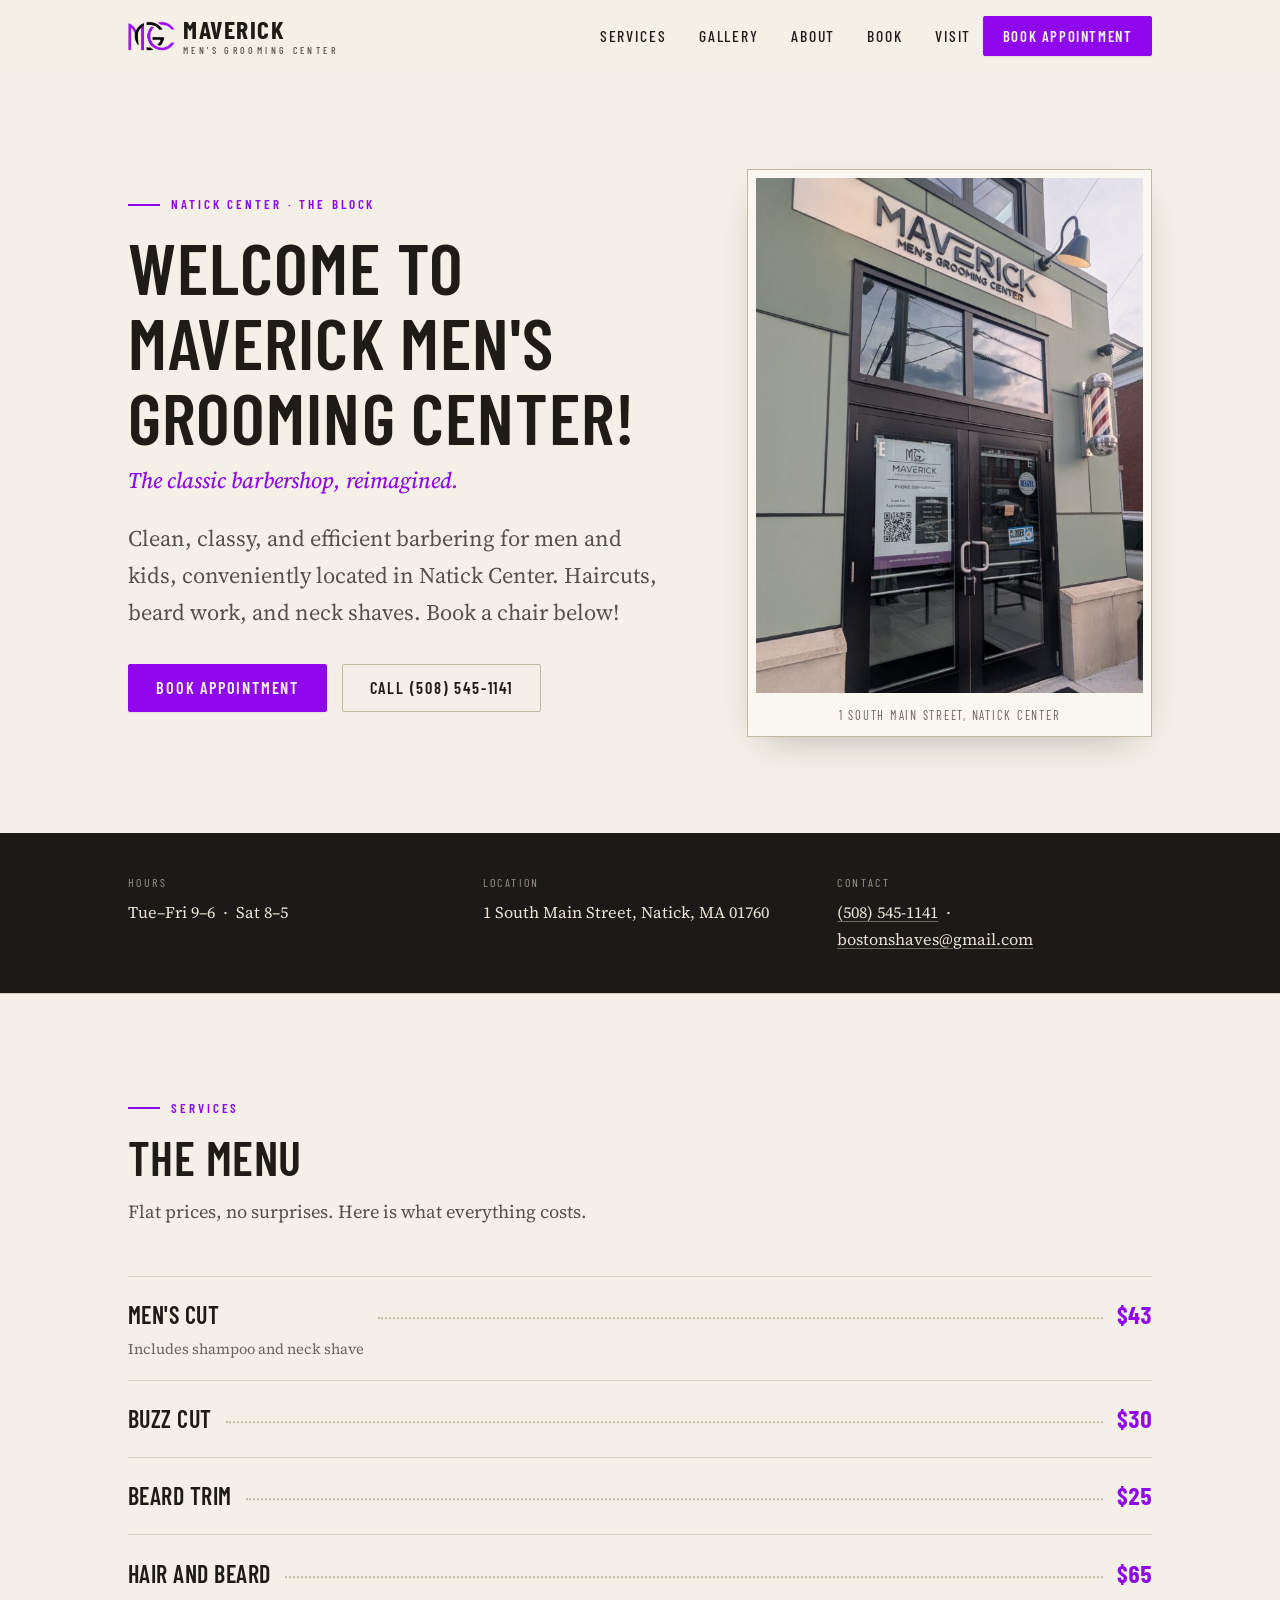
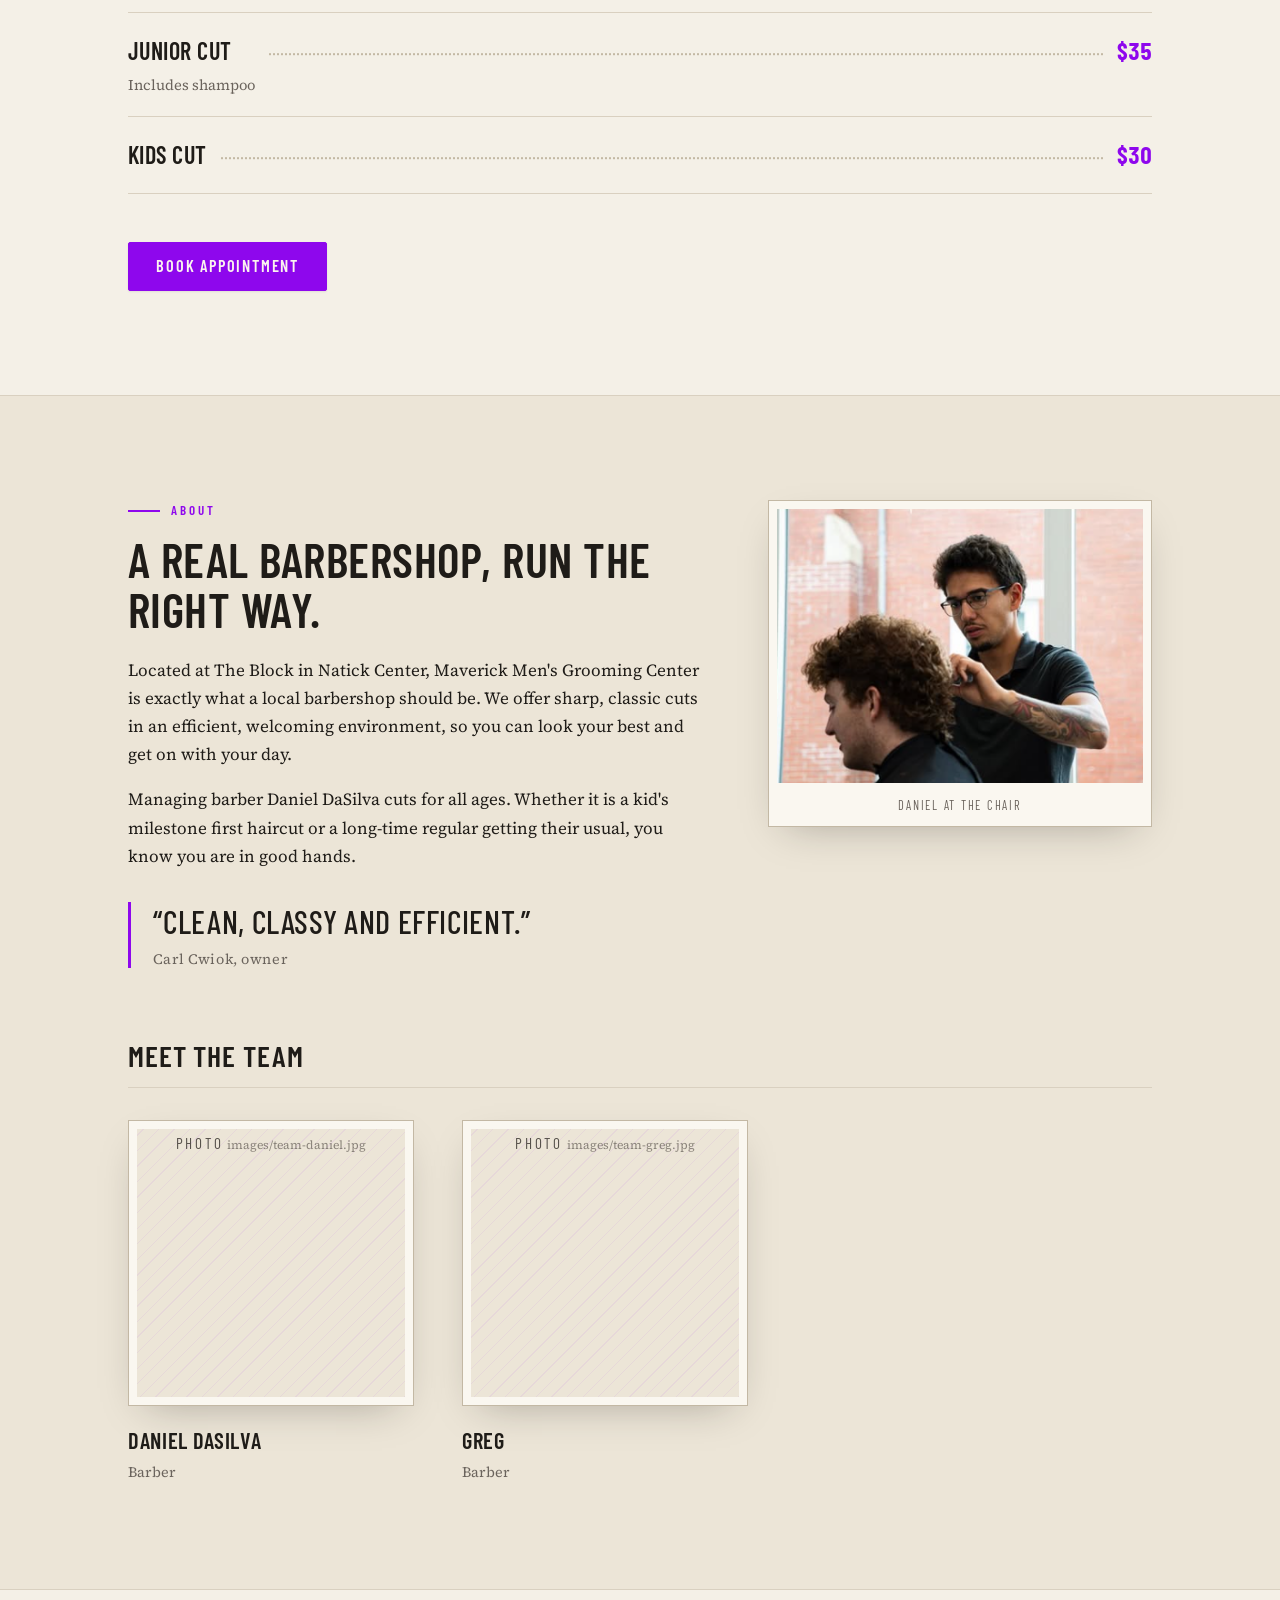
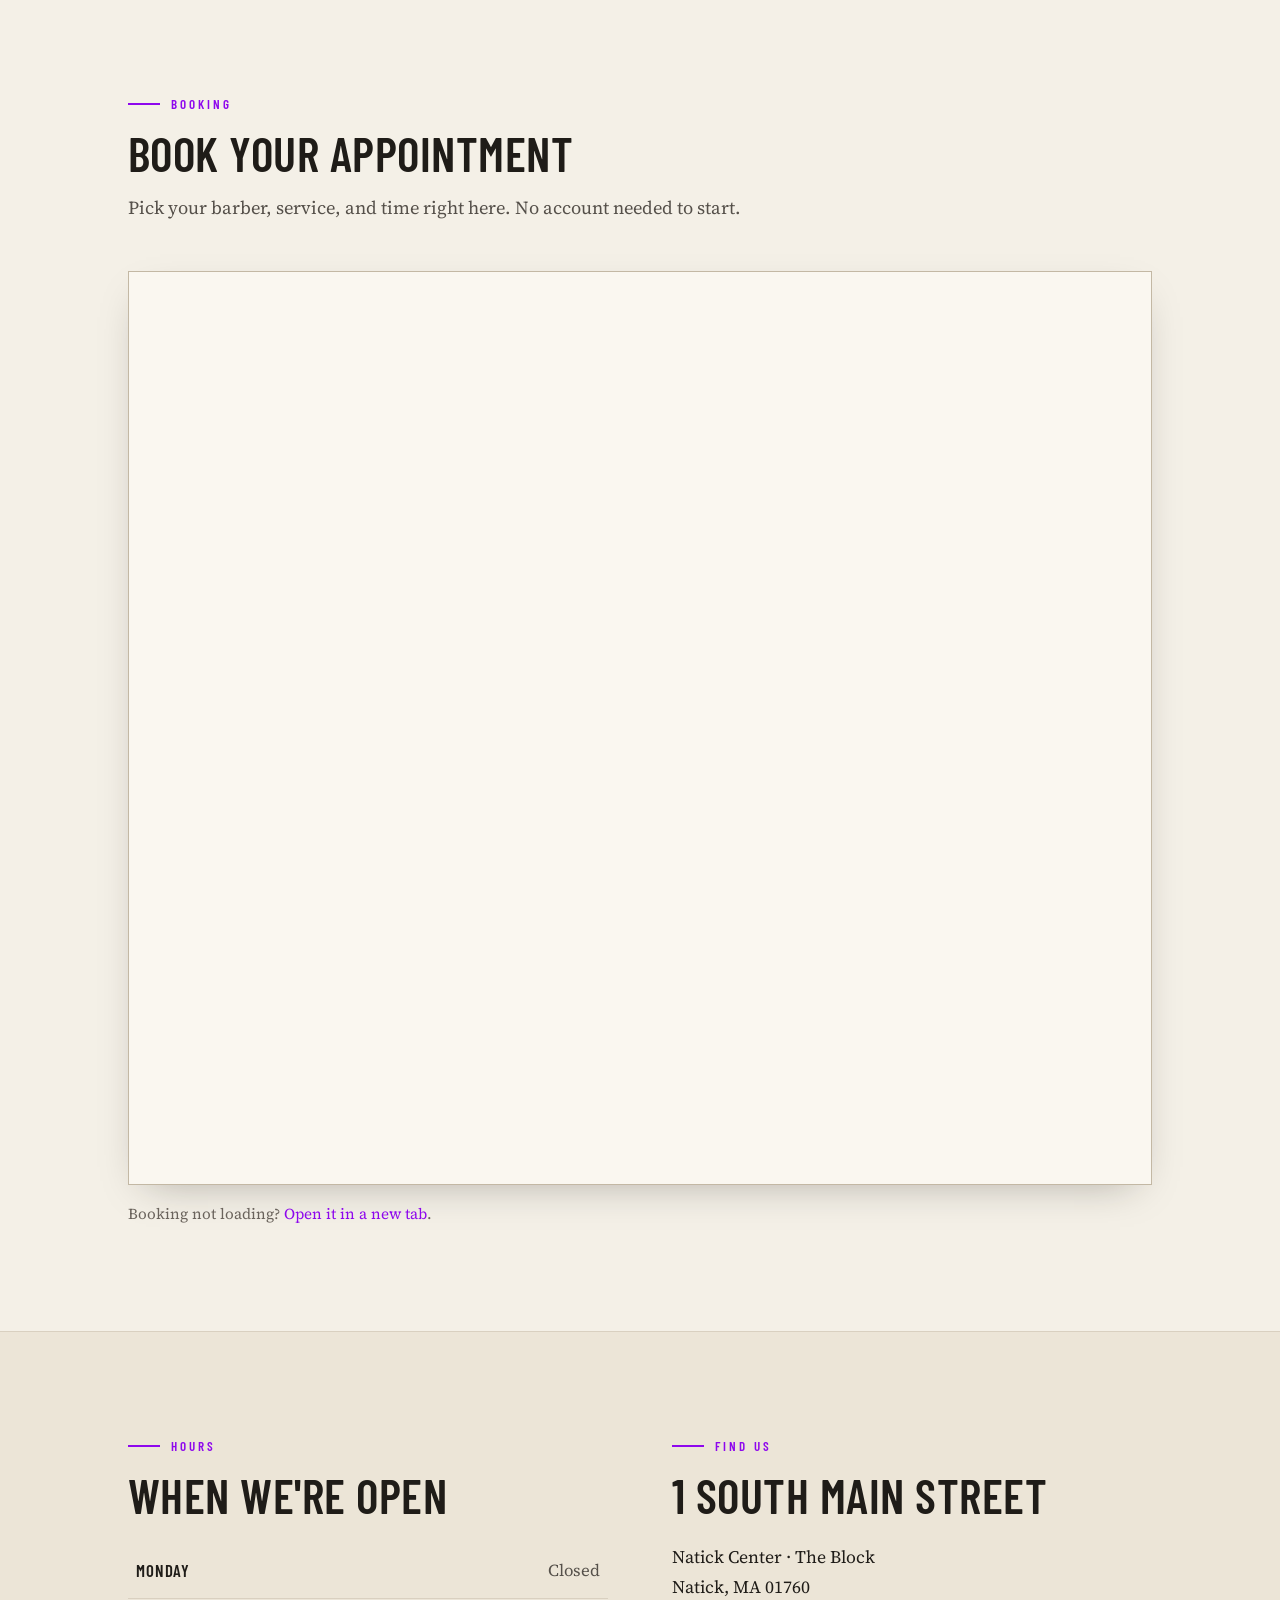
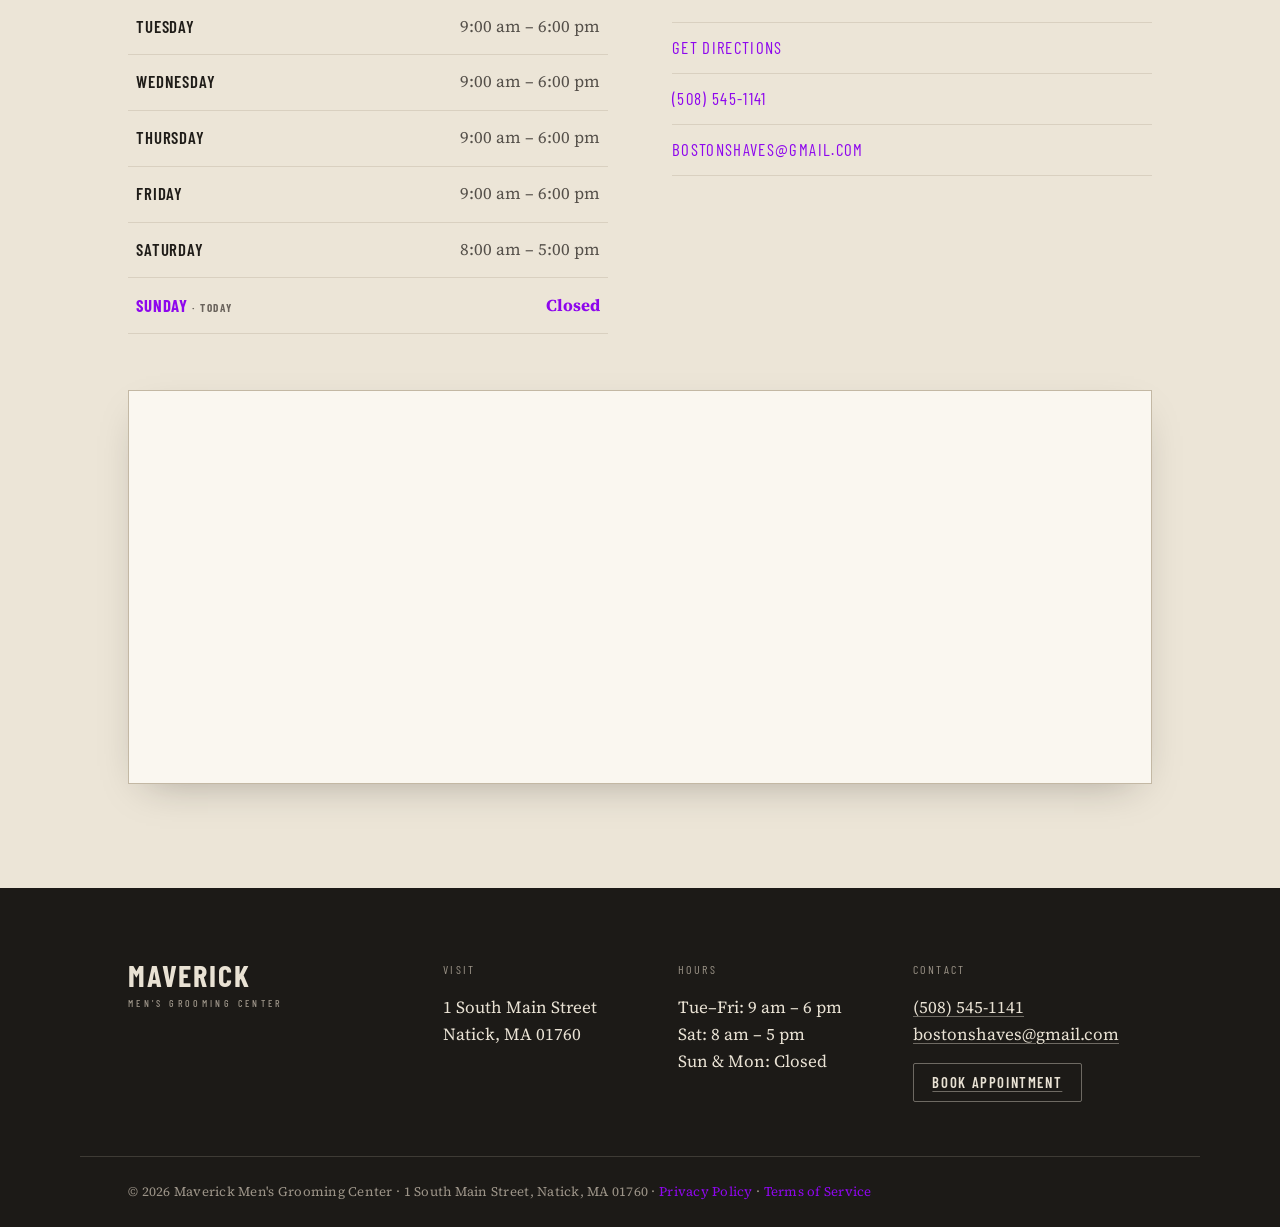
==== index.html @ 5139f9b1 "Add the "classic barbershop, reimagined" motto to the hero Real tagline from the client's business c" ====
<!DOCTYPE html>
<html lang="en">
<head>
<meta charset="UTF-8" />
<meta name="viewport" content="width=device-width, initial-scale=1" />

<title>Maverick Men's Grooming Center | Barbershop in Natick Center</title>
<meta name="description" content="Maverick Men's Grooming Center, a classic barbershop at 1 South Main Street in Natick Center, MA. Haircuts, beard trims, and neck shaves for men and kids. Book online." />
<meta name="theme-color" content="#1c1a17" />
<link rel="canonical" href="https://maverickmgc.com/" />

<!-- Open Graph / social share. For best results add a 1200x630 images/og-image.jpg later and point og:image at it. -->
<meta property="og:type" content="business.business" />
<meta property="og:title" content="Maverick Men's Grooming Center, Natick Center" />
<meta property="og:description" content="A classic barbershop in Natick Center. Clean, classy, efficient. Book online." />
<meta property="og:image" content="images/storefront.jpg" />
<meta property="og:locale" content="en_US" />
<meta property="og:url" content="https://maverickmgc.com/" />

<link rel="icon" href="favicon.ico" sizes="any" />
<link rel="icon" type="image/png" sizes="32x32" href="images/icons/favicon-32.png" />
<link rel="icon" type="image/png" sizes="16x16" href="images/icons/favicon-16.png" />
<link rel="apple-touch-icon" href="images/icons/apple-touch-icon.png" />
<link rel="manifest" href="site.webmanifest" />

<!-- Fonts: one condensed display face + one serif text face. -->
<link rel="preconnect" href="https://fonts.googleapis.com" />
<link rel="preconnect" href="https://fonts.gstatic.com" crossorigin />
<link href="https://fonts.googleapis.com/css2?family=Barlow+Condensed:wght@500;600;700&family=Source+Serif+4:opsz,wght@8..60,400;8..60,500;8..60,600&display=swap" rel="stylesheet" />

<link rel="stylesheet" href="css/styles.css" />

<!-- Local business structured data for search engines. Verify the geo coordinates in Google Maps and adjust if needed. -->
<script type="application/ld+json">
{
  "@context": "https://schema.org",
  "@type": "BarberShop",
  "name": "Maverick Men's Grooming Center",
  "image": "images/storefront.jpg",
  "url": "https://maverickmgc.com/",
  "telephone": "+1-508-545-1141",
  "email": "bostonshaves@gmail.com",
  "priceRange": "$$",
  "address": {
    "@type": "PostalAddress",
    "streetAddress": "1 South Main Street",
    "addressLocality": "Natick",
    "addressRegion": "MA",
    "postalCode": "01760",
    "addressCountry": "US"
  },
  "geo": {
    "@type": "GeoCoordinates",
    "latitude": 42.28347,
    "longitude": -71.34952
  },
  "openingHoursSpecification": [
    { "@type": "OpeningHoursSpecification", "dayOfWeek": ["Tuesday", "Wednesday", "Thursday", "Friday"], "opens": "09:00", "closes": "18:00" },
    { "@type": "OpeningHoursSpecification", "dayOfWeek": "Saturday", "opens": "08:00", "closes": "17:00" }
  ],
  "potentialAction": {
    "@type": "ReserveAction",
    "target": {
      "@type": "EntryPoint",
      "urlTemplate": "https://book.daysmart.com/booking/service?DSID=DC-2291947",
      "inLanguage": "en-US",
      "actionPlatform": [
        "http://schema.org/DesktopWebPlatform",
        "http://schema.org/MobileWebPlatform"
      ]
    },
    "result": { "@type": "Reservation", "name": "Book an appointment" }
  },
  "hasOfferCatalog": {
    "@type": "OfferCatalog",
    "name": "Services",
    "itemListElement": [
      { "@type": "Offer", "itemOffered": { "@type": "Service", "name": "Men's Cut" }, "price": "43.00", "priceCurrency": "USD" },
      { "@type": "Offer", "itemOffered": { "@type": "Service", "name": "Buzz Cut" }, "price": "30.00", "priceCurrency": "USD" },
      { "@type": "Offer", "itemOffered": { "@type": "Service", "name": "Beard Trim" }, "price": "25.00", "priceCurrency": "USD" },
      { "@type": "Offer", "itemOffered": { "@type": "Service", "name": "Hair and Beard" }, "price": "65.00", "priceCurrency": "USD" },
      { "@type": "Offer", "itemOffered": { "@type": "Service", "name": "Junior Cut" }, "price": "35.00", "priceCurrency": "USD" },
      { "@type": "Offer", "itemOffered": { "@type": "Service", "name": "Kids Cut" }, "price": "30.00", "priceCurrency": "USD" }
    ]
  }
}
</script>
</head>

<body id="top">

<a class="skip-link" href="#main">Skip to content</a>

<!-- ============================ HEADER ============================ -->
<header class="site-header" id="siteHeader">
  <div class="wrap header-inner">

    <a class="wordmark" href="#top" aria-label="Maverick Men's Grooming Center, home">
      <img class="wordmark-mark" src="images/logo.png" alt="" width="282" height="182" />
      <span class="wordmark-text">
        <span class="wordmark-name">Maverick</span>
        <span class="wordmark-sub">Men's Grooming Center</span>
      </span>
    </a>

    <nav class="site-nav" id="siteNav" aria-label="Primary">
      <ul>
        <li><a href="#services">Services</a></li>
        <li><a href="gallery.html">Gallery</a></li>
        <li><a href="#about">About</a></li>
        <li><a href="#book">Book</a></li>
        <li><a href="#visit">Visit</a></li>
      </ul>
    </nav>

    <div class="header-actions">
      <a class="btn btn-accent btn-sm" href="#book">
        <span class="lbl-full">Book Appointment</span><span class="lbl-short">Book</span>
      </a>
      <button class="nav-toggle" id="navToggle" aria-expanded="false" aria-controls="siteNav" aria-label="Open menu">
        <span></span><span></span><span></span>
      </button>
    </div>

  </div>
</header>

<main id="main">

  <!-- ============================ HERO ============================ -->
  <section class="hero">
    <div class="wrap hero-grid">

      <div class="hero-copy">
        <p class="eyebrow">Natick Center &middot; The Block</p>
        <h1>Welcome to Maverick Men's Grooming Center!</h1>
        <p class="hero-tagline">The classic barbershop, reimagined.</p>
        <p class="hero-lead">
          Clean, classy, and efficient barbering for men and kids, conveniently located in Natick
          Center. Haircuts, beard work, and neck shaves. Book a chair below!
        </p>
        <div class="hero-cta">
          <a class="btn btn-accent" href="#book">Book Appointment</a>
          <a class="btn btn-outline" href="tel:+15085451141">Call (508) 545-1141</a>
        </div>
      </div>

      <figure class="frame hero-photo">
        <img
          src="images/storefront.jpg"
          alt="The Maverick Men's Grooming Center storefront at 1 South Main Street in Natick Center"
          width="576" height="1024" />
        <figcaption>1 South Main Street, Natick Center</figcaption>
      </figure>

    </div>
  </section>

  <!-- ========================= INFO STRIP ========================= -->
  <section class="info-strip" aria-label="Hours, location and contact at a glance">
    <div class="wrap info-strip-grid">
      <div>
        <p class="info-label">Hours</p>
        <p class="info-value">Tue&ndash;Fri 9&ndash;6 &nbsp;·&nbsp; Sat 8&ndash;5</p>
      </div>
      <div>
        <p class="info-label">Location</p>
        <p class="info-value">1 South Main Street, Natick, MA 01760</p>
      </div>
      <div>
        <p class="info-label">Contact</p>
        <p class="info-value">
          <a href="tel:+15085451141">(508) 545-1141</a> &nbsp;·&nbsp;
          <a href="mailto:bostonshaves@gmail.com">bostonshaves@gmail.com</a>
        </p>
      </div>
    </div>
  </section>

  <!-- ========================== SERVICES ========================== -->
  <section class="section" id="services">
    <div class="wrap">
      <header class="section-head">
        <p class="eyebrow">Services</p>
        <h2>The Menu</h2>
        <p class="section-intro">
          Flat prices, no surprises. Here is what everything costs.
        </p>
      </header>

      <ul class="menu">
        <li class="menu-row">
          <span class="menu-name">Men's Cut <span class="menu-note">Includes shampoo and neck shave</span></span>
          <span class="menu-leader" aria-hidden="true"></span>
          <span class="menu-price">$43</span>
        </li>
        <li class="menu-row">
          <span class="menu-name">Buzz Cut</span>
          <span class="menu-leader" aria-hidden="true"></span>
          <span class="menu-price">$30</span>
        </li>
        <li class="menu-row">
          <span class="menu-name">Beard Trim</span>
          <span class="menu-leader" aria-hidden="true"></span>
          <span class="menu-price">$25</span>
        </li>
        <li class="menu-row">
          <span class="menu-name">Hair and Beard</span>
          <span class="menu-leader" aria-hidden="true"></span>
          <span class="menu-price">$65</span>
        </li>
        <li class="menu-row">
          <span class="menu-name">Junior Cut <span class="menu-note">Includes shampoo</span></span>
          <span class="menu-leader" aria-hidden="true"></span>
          <span class="menu-price">$35</span>
        </li>
        <li class="menu-row">
          <span class="menu-name">Kids Cut</span>
          <span class="menu-leader" aria-hidden="true"></span>
          <span class="menu-price">$30</span>
        </li>
      </ul>

      <div class="section-foot">
        <a class="btn btn-accent" href="#book">Book Appointment</a>
      </div>
    </div>
  </section>

  <!-- =========================== ABOUT =========================== -->
  <section class="section section--alt" id="about">
    <div class="wrap about-grid">

      <div class="about-copy">
        <p class="eyebrow">About</p>
        <h2>A real barbershop, run the right way.</h2>
        <p>
          Located at The Block in Natick Center, 
          Maverick Men's Grooming Center is exactly 
          what a local barbershop should be. We offer sharp, 
          classic cuts in an efficient, welcoming environment, so 
          you can look your best and get on with your day.
        </p>
        <p>
          Managing barber Daniel DaSilva cuts for all ages. Whether it is a kid's milestone first haircut or a long-time regular getting their usual, you know you are in good hands.
        </p>
        <blockquote class="pull-quote">
          &ldquo;Clean, classy and efficient.&rdquo;
          <cite>Carl Cwiok, owner</cite>
        </blockquote>
      </div>

      <figure class="frame about-photo">
        <img
          src="images/daniel-at-work.png"
          alt="Barber Daniel DaSilva cutting a client's hair at Maverick Men's Grooming Center"
          width="402" height="314" />
        <figcaption>Daniel at the chair</figcaption>
      </figure>

    </div>

    <div class="wrap team">
      <h3 class="team-head">Meet the team</h3>
      <ul class="team-grid">
        <li class="team-member">
          <figure class="frame team-photo">
            <!-- Replace with: <img src="images/team-daniel.jpg" alt="Barber Daniel DaSilva" /> -->
            <div class="photo-ph photo-ph--square" role="img" aria-label="Photo of Daniel DaSilva, to be added">
              <span>Photo</span>
              <small>images/team-daniel.jpg</small>
            </div>
          </figure>
          <p class="team-name">Daniel DaSilva</p>
          <p class="team-role">Barber</p>
        </li>
        <li class="team-member">
          <figure class="frame team-photo">
            <!-- Replace with: <img src="images/team-greg.jpg" alt="Barber Greg" /> -->
            <div class="photo-ph photo-ph--square" role="img" aria-label="Photo of Greg, to be added">
              <span>Photo</span>
              <small>images/team-greg.jpg</small>
            </div>
          </figure>
          <p class="team-name">Greg</p>
          <p class="team-role">Barber</p>
        </li>
      </ul>
    </div>
  </section>

  <!-- =========================== BOOKING =========================== -->
  <section class="section" id="book">
    <div class="wrap">
      <header class="section-head">
        <p class="eyebrow">Booking</p>
        <h2>Book Your Appointment</h2>
        <p class="section-intro">
          Pick your barber, service, and time right here. No account needed to
          start.
        </p>
      </header>

      <div class="frame booking-frame">
        <iframe
          src="https://book.daysmart.com/booking/service?DSID=DC-2291947"
          title="Maverick Men's Grooming Center online booking"
          loading="lazy"
          allow="payment"
          referrerpolicy="no-referrer-when-downgrade"></iframe>
      </div>

      <p class="booking-fallback">
        Booking not loading?
        <a href="https://book.daysmart.com/booking/service?DSID=DC-2291947" target="_blank" rel="noopener">Open it in a new tab</a>.
      </p>
    </div>
  </section>

  <!-- ============================ VISIT ============================ -->
  <section class="section section--alt" id="visit">
    <div class="wrap visit-grid">

      <div class="visit-hours">
        <p class="eyebrow">Hours</p>
        <h2>When we're open</h2>
        <table class="hours-table">
          <tbody>
            <tr data-day="1"><th scope="row">Monday</th><td>Closed</td></tr>
            <tr data-day="2"><th scope="row">Tuesday</th><td>9:00 am &ndash; 6:00 pm</td></tr>
            <tr data-day="3"><th scope="row">Wednesday</th><td>9:00 am &ndash; 6:00 pm</td></tr>
            <tr data-day="4"><th scope="row">Thursday</th><td>9:00 am &ndash; 6:00 pm</td></tr>
            <tr data-day="5"><th scope="row">Friday</th><td>9:00 am &ndash; 6:00 pm</td></tr>
            <tr data-day="6"><th scope="row">Saturday</th><td>8:00 am &ndash; 5:00 pm</td></tr>
            <tr data-day="0"><th scope="row">Sunday</th><td>Closed</td></tr>
          </tbody>
        </table>
      </div>

      <div class="visit-contact">
        <p class="eyebrow">Find us</p>
        <h2>1 South Main Street</h2>
        <address class="contact-block">
          Natick Center &middot; The Block<br />
          Natick, MA 01760
        </address>
        <ul class="contact-list">
          <li>
            <a href="https://www.google.com/maps/dir/?api=1&destination=Maverick+Men%27s+Grooming+Center%2C+1+South+Main+Street%2C+Natick%2C+MA+01760" target="_blank" rel="noopener">
              Get directions
            </a>
          </li>
          <li><a href="tel:+15085451141">(508) 545-1141</a></li>
          <li><a href="mailto:bostonshaves@gmail.com">bostonshaves@gmail.com</a></li>
        </ul>
      </div>

    </div>

    <div class="wrap">
      <div class="frame map-frame">
        <iframe
          src="https://www.google.com/maps?q=Maverick+Men%27s+Grooming+Center%2C+1+South+Main+Street%2C+Natick%2C+MA+01760&output=embed"
          title="Map to Maverick Men's Grooming Center"
          loading="lazy"></iframe>
      </div>
    </div>
  </section>

</main>

<!-- ============================ FOOTER ============================ -->
<footer class="site-footer">
  <div class="wrap footer-grid">

    <div class="footer-brand">
      <p class="wordmark-name">Maverick</p>
      <p class="wordmark-sub">Men's Grooming Center</p>
    </div>

    <div class="footer-col">
      <p class="footer-label">Visit</p>
      <p>1 South Main Street<br />Natick, MA 01760</p>
    </div>

    <div class="footer-col">
      <p class="footer-label">Hours</p>
      <p>Tue&ndash;Fri: 9 am &ndash; 6 pm<br />Sat: 8 am &ndash; 5 pm<br />Sun &amp; Mon: Closed</p>
    </div>

    <div class="footer-col">
      <p class="footer-label">Contact</p>
      <p>
        <a href="tel:+15085451141">(508) 545-1141</a><br />
        <a href="mailto:bostonshaves@gmail.com">bostonshaves@gmail.com</a>
      </p>
      <p><a class="btn btn-outline btn-sm btn-on-dark" href="#book">Book Appointment</a></p>
    </div>

  </div>
  <div class="wrap footer-legal">
    <p>
      &copy; <span id="year">2026</span> Maverick Men's Grooming Center &middot; 1 South Main Street, Natick, MA 01760
      &middot; <a href="privacy.html">Privacy Policy</a> &middot; <a href="terms.html">Terms of Service</a>
    </p>
  </div>
</footer>

<script src="js/main.js"></script>
</body>
</html>
---- css/styles.css ----
/* =========================================================================
   Maverick Men's Grooming Center
   styles.css — hand-built, no framework
   -------------------------------------------------------------------------
   Palette   : warm bone paper, near-black ink, one oxblood accent
   Type      : Barlow Condensed (display) + Source Serif 4 (text)
   Structure : .wrap containers, section rhythm, a small button + frame system
   ========================================================================= */

/* ---------- Design tokens ---------- */
:root {
  --paper:       #f4f0e7;   /* page background — warm bone */
  --paper-alt:   #ece5d7;   /* alternating section band */
  --card:        #faf7f0;   /* raised surfaces */
  --ink:         #1f1c18;   /* primary text — warm near-black */
  --ink-soft:    #55504a;   /* secondary text */
  --ink-faint:   #6a635c;   /* captions, meta — darkened from #8a8279 for WCAG AA contrast (4.5:1) on paper */
  --line:        #d9d0c0;   /* hairlines on paper */
  --line-strong: #c3b8a4;
  --accent:      #8e07ed;   /* brand purple, sampled from the logo/business card and darkened ~2% for WCAG AA on paper-alt */
  --accent-deep: #6a05b1;
  --accent-tint: #efe4f6;

  --ink-panel:   #1c1a17;   /* dark bands (info strip, footer) */
  --on-panel:    #e9e2d4;
  --on-panel-faint: #9c9488;

  --container: 1120px;
  --gutter: clamp(1.25rem, 5vw, 3rem);

  --shadow-sm: 0 1px 2px rgba(31, 28, 24, 0.08);
  --shadow-md: 0 14px 40px -18px rgba(31, 28, 24, 0.35);

  --ease: cubic-bezier(0.22, 0.61, 0.36, 1);
}

/* ---------- Reset / base ---------- */
*, *::before, *::after { box-sizing: border-box; }

html {
  scroll-behavior: smooth;
  -webkit-text-size-adjust: 100%;
}

body {
  margin: 0;
  background: var(--paper);
  color: var(--ink);
  overflow-x: hidden;
  font-family: "Source Serif 4", Georgia, "Times New Roman", serif;
  font-size: 1.0625rem;
  line-height: 1.65;
  font-optical-sizing: auto;
  -webkit-font-smoothing: antialiased;
  text-rendering: optimizeLegibility;
}

img { max-width: 100%; display: block; height: auto; }

a {
  color: var(--accent);
  text-decoration: none;
  text-underline-offset: 3px;
  transition: color 0.15s var(--ease);
}
a:hover { color: var(--accent-deep); text-decoration: underline; }

h1, h2, h3, .wordmark-name {
  font-family: "Barlow Condensed", "Arial Narrow", system-ui, sans-serif;
  font-weight: 600;
  line-height: 1.04;
  letter-spacing: 0.01em;
  margin: 0;
  color: var(--ink);
  overflow-wrap: break-word;
}

h1 { font-size: clamp(2.6rem, 6.5vw, 4.5rem); text-transform: uppercase; letter-spacing: 0.015em; }
h2 { font-size: clamp(2rem, 4.4vw, 3rem); text-transform: uppercase; }
h3 { font-size: clamp(1.4rem, 3vw, 1.85rem); text-transform: uppercase; letter-spacing: 0.03em; }

p { margin: 0 0 1.1rem; }
p:last-child { margin-bottom: 0; }

:focus-visible {
  outline: 2px solid var(--accent);
  outline-offset: 3px;
  border-radius: 2px;
}

/* ---------- Layout helpers ---------- */
.wrap {
  width: 100%;
  max-width: var(--container);
  margin-inline: auto;
  padding-inline: var(--gutter);
}

.section {
  padding-block: clamp(3.5rem, 9vw, 6.5rem);
  border-top: 1px solid var(--line);
}
.section--alt { background: var(--paper-alt); }

.section-head { max-width: 44rem; margin-bottom: clamp(2rem, 5vw, 3rem); }
/* Pages with no hero (gallery, legal, 404) use a real <h1> as their one page
   heading, sized to match the section h2's elsewhere so it looks the same. */
.section-head h1 { font-size: clamp(2rem, 4.4vw, 3rem); text-transform: uppercase; letter-spacing: 0.01em; }
.section-intro { color: var(--ink-soft); font-size: 1.15rem; margin-top: 0.9rem; }
.section-head-cta { margin-top: 1.6rem; }
.section-foot { margin-top: clamp(2rem, 5vw, 3rem); }

/* Eyebrow label with a short rule */
.eyebrow {
  font-family: "Barlow Condensed", "Arial Narrow", sans-serif;
  text-transform: uppercase;
  letter-spacing: 0.22em;
  font-size: 0.82rem;
  font-weight: 600;
  color: var(--accent);
  margin: 0 0 0.85rem;
  display: flex;
  align-items: center;
  gap: 0.7rem;
}
.eyebrow::before {
  content: "";
  width: 2rem;
  height: 2px;
  background: var(--accent);
  flex: none;
}

/* Sticky-header scroll offset for anchor links */
:where(#services, #about, #book, #visit) { scroll-margin-top: 92px; }

/* ---------- Skip link ---------- */
.skip-link {
  position: absolute;
  left: 1rem;
  top: -3rem;
  background: var(--ink);
  color: var(--paper);
  padding: 0.6rem 1rem;
  z-index: 200;
  transition: top 0.2s var(--ease);
}
.skip-link:focus { top: 1rem; text-decoration: none; color: var(--paper); }

/* ---------- Buttons ---------- */
.btn {
  --btn-pad-y: 0.95rem;
  --btn-pad-x: 1.7rem;
  display: inline-flex;
  align-items: center;
  justify-content: center;
  gap: 0.5rem;
  padding: var(--btn-pad-y) var(--btn-pad-x);
  font-family: "Barlow Condensed", "Arial Narrow", sans-serif;
  font-weight: 600;
  font-size: 1.02rem;
  text-transform: uppercase;
  letter-spacing: 0.11em;
  line-height: 1;
  border: 1.5px solid transparent;
  border-radius: 2px;
  cursor: pointer;
  max-width: 100%;
  text-align: center;
  transition: background-color 0.16s var(--ease), color 0.16s var(--ease),
              border-color 0.16s var(--ease), transform 0.16s var(--ease);
}
.btn:hover { text-decoration: none; }

/* Short/long button labels (header CTA collapses to "Book" on phones) */
.lbl-short { display: none; }
.btn:active { transform: translateY(1px); }

.btn-sm { --btn-pad-y: 0.7rem; --btn-pad-x: 1.15rem; font-size: 0.92rem; }

.btn-accent {
  background: var(--accent);
  color: #fbf3ef;
  border-color: var(--accent);
  box-shadow: var(--shadow-sm);
}
.btn-accent:hover { background: var(--accent-deep); border-color: var(--accent-deep); color: #fbf3ef; }

.btn-outline {
  background: transparent;
  color: var(--ink);
  border-color: var(--line-strong);
}
.btn-outline:hover { border-color: var(--ink); color: var(--ink); background: rgba(31,28,24,0.04); }

.btn-on-dark {
  color: var(--on-panel);
  border-color: rgba(233, 226, 212, 0.4);
}
.btn-on-dark:hover { border-color: var(--on-panel); color: var(--on-panel); background: rgba(233,226,212,0.08); }

/* ---------- Framed media (photos, iframes) ---------- */
.frame {
  margin: 0;
  padding: 8px;
  background: var(--card);
  border: 1px solid var(--line-strong);
  box-shadow: var(--shadow-md);
}
.frame > img,
.frame > iframe,
.frame > .photo-ph { display: block; width: 100%; border: 0; }
.frame figcaption {
  font-family: "Barlow Condensed", sans-serif;
  text-transform: uppercase;
  letter-spacing: 0.14em;
  font-size: 0.78rem;
  color: var(--ink-faint);
  padding: 0.7rem 0.2rem 0.2rem;
  text-align: center;
}

/* Placeholder shown until real photos are dropped in (see images/README.md) */
.photo-ph {
  aspect-ratio: 4 / 5;
  display: flex;
  flex-direction: column;
  align-items: center;
  justify-content: center;
  gap: 0.35rem;
  background-color: var(--paper-alt);
  background-image:
    repeating-linear-gradient(-45deg,
      rgba(142, 7, 237, 0.06) 0 1px,
      transparent 1px 11px);
  color: var(--ink-faint);
  text-align: center;
}
.photo-ph span {
  font-family: "Barlow Condensed", sans-serif;
  text-transform: uppercase;
  letter-spacing: 0.18em;
  font-size: 0.95rem;
  color: var(--ink-soft);
}
.photo-ph small { font-size: 0.75rem; opacity: 0.75; }
.photo-ph--square { aspect-ratio: 1 / 1; }

/* =========================================================================
   HEADER
   ========================================================================= */
.site-header {
  position: sticky;
  top: 0;
  z-index: 100;
  background: color-mix(in srgb, var(--paper) 92%, transparent);
  -webkit-backdrop-filter: saturate(1.4) blur(6px);
  backdrop-filter: saturate(1.4) blur(6px);
  border-bottom: 1px solid transparent;
  transition: border-color 0.2s var(--ease), box-shadow 0.2s var(--ease),
              background-color 0.2s var(--ease);
}
.site-header.is-scrolled {
  border-bottom-color: var(--line);
  box-shadow: 0 1px 12px -6px rgba(31, 28, 24, 0.3);
}

.header-inner {
  display: flex;
  align-items: center;
  justify-content: space-between;
  flex-wrap: nowrap;
  gap: 0.75rem;
  min-height: 72px;
  padding-block: 0.6rem;
}

.wordmark { display: flex; align-items: center; gap: 0.5rem; line-height: 1; color: var(--ink); min-width: 0; flex: 1 1 auto; overflow: hidden; }
.wordmark-mark { height: 1.9rem; width: auto; flex: none; display: block; }
.wordmark-text { display: flex; flex-direction: column; min-width: 0; overflow: hidden; }
.wordmark-name, .wordmark-sub { white-space: nowrap; overflow: hidden; text-overflow: ellipsis; }
.wordmark:hover { text-decoration: none; color: var(--ink); }
.wordmark-name {
  display: block;
  font-family: "Barlow Condensed", sans-serif;
  font-weight: 700;
  font-size: 1.6rem;
  text-transform: uppercase;
  letter-spacing: 0.06em;
}
.wordmark-sub {
  display: block;
  font-family: "Barlow Condensed", sans-serif;
  font-weight: 500;
  font-size: 0.62rem;
  text-transform: uppercase;
  letter-spacing: 0.34em;
  color: var(--ink-soft);
  margin-top: 0.18rem;
}

.site-nav ul {
  list-style: none;
  display: flex;
  gap: 2rem;
  margin: 0;
  padding: 0;
}
.site-nav a {
  font-family: "Barlow Condensed", sans-serif;
  text-transform: uppercase;
  letter-spacing: 0.12em;
  font-size: 0.98rem;
  font-weight: 500;
  color: var(--ink);
  padding-block: 0.4rem;
  position: relative;
}
.site-nav a::after {
  content: "";
  position: absolute;
  left: 0; right: 0; bottom: 0;
  height: 2px;
  background: var(--accent);
  transform: scaleX(0);
  transform-origin: left;
  transition: transform 0.2s var(--ease);
}
.site-nav a:hover { text-decoration: none; color: var(--accent); }
.site-nav a:hover::after { transform: scaleX(1); }
.site-nav a[aria-current="page"] { color: var(--accent); }
.site-nav a[aria-current="page"]::after { transform: scaleX(1); }

.header-actions { display: flex; align-items: center; gap: 0.6rem; flex: none; }

.nav-toggle {
  display: none;
  width: 44px;
  height: 44px;
  border: 1px solid var(--line-strong);
  border-radius: 2px;
  background: transparent;
  cursor: pointer;
  padding: 0;
  align-items: center;
  justify-content: center;
  flex-direction: column;
  gap: 5px;
}
.nav-toggle span {
  display: block;
  width: 20px;
  height: 2px;
  background: var(--ink);
  transition: transform 0.2s var(--ease), opacity 0.2s var(--ease);
}
.nav-toggle[aria-expanded="true"] span:nth-child(1) { transform: translateY(7px) rotate(45deg); }
.nav-toggle[aria-expanded="true"] span:nth-child(2) { opacity: 0; }
.nav-toggle[aria-expanded="true"] span:nth-child(3) { transform: translateY(-7px) rotate(-45deg); }

/* =========================================================================
   HERO
   ========================================================================= */
.hero { padding-block: clamp(3rem, 8vw, 6rem); overflow: hidden; }
.hero-grid {
  display: grid;
  grid-template-columns: minmax(0, 1fr);
  gap: clamp(2.5rem, 6vw, 4.5rem);
  align-items: center;
}
.hero-copy { max-width: 40rem; }
.hero h1 { margin-bottom: 0.55rem; }
.hero-tagline {
  font-family: "Source Serif 4", serif;
  font-style: italic;
  font-weight: 500;
  font-size: clamp(1.15rem, 2.4vw, 1.4rem);
  color: var(--accent);
  margin: 0 0 1.3rem;
}
.hero-lead {
  font-size: clamp(1.15rem, 2.2vw, 1.4rem);
  color: var(--ink-soft);
  max-width: 36rem;
}
.hero-cta {
  display: flex;
  flex-wrap: wrap;
  gap: 0.9rem;
  margin-top: 2rem;
}
.hero-photo { max-width: 460px; margin-inline: auto; }
.hero-photo .photo-ph { aspect-ratio: 4 / 5; }
/* The storefront photo is a tall phone shot; crop it to a calmer portrait
   and bias the framing upward so the sign stays in view. */
.hero-photo img { aspect-ratio: 3 / 4; object-fit: cover; object-position: 50% 25%; }

/* =========================================================================
   INFO STRIP  (dark band)
   ========================================================================= */
.info-strip {
  background: var(--ink-panel);
  color: var(--on-panel);
}
.info-strip-grid {
  display: grid;
  grid-template-columns: minmax(0, 1fr);
  gap: 1.5rem 2.5rem;
  padding-block: clamp(1.75rem, 4vw, 2.5rem);
}
.info-label {
  font-family: "Barlow Condensed", sans-serif;
  text-transform: uppercase;
  letter-spacing: 0.2em;
  font-size: 0.75rem;
  color: var(--on-panel-faint);
  margin: 0 0 0.35rem;
}
.info-value { margin: 0; font-size: 1.02rem; }
.info-value a { color: var(--on-panel); text-decoration: underline; text-decoration-color: rgba(233,226,212,0.4); }
.info-value a:hover { text-decoration-color: currentColor; }

/* =========================================================================
   SERVICES — typographic menu
   ========================================================================= */
.menu { list-style: none; margin: 0; padding: 0; }
.menu-row {
  display: flex;
  align-items: baseline;
  gap: 0.9rem;
  padding: 1.15rem 0;
  border-bottom: 1px solid var(--line);
}
.menu-row:first-child { border-top: 1px solid var(--line); }

.menu-name {
  font-family: "Barlow Condensed", sans-serif;
  font-weight: 600;
  font-size: 1.5rem;
  text-transform: uppercase;
  letter-spacing: 0.02em;
  color: var(--ink);
  flex: none;
  max-width: 70%;
}
.menu-note {
  display: block;
  font-family: "Source Serif 4", serif;
  font-weight: 400;
  font-size: 0.92rem;
  text-transform: none;
  letter-spacing: 0;
  color: var(--ink-faint);
  margin-top: 0.15rem;
}
.menu-leader {
  flex: 1 1 auto;
  border-bottom: 2px dotted var(--line-strong);
  transform: translateY(-0.3rem);
  min-width: 1.5rem;
}
.menu-price {
  font-family: "Barlow Condensed", sans-serif;
  font-weight: 700;
  font-size: 1.5rem;
  color: var(--accent);
  flex: none;
  font-variant-numeric: tabular-nums;
}

/* =========================================================================
   ABOUT
   ========================================================================= */
.about-grid {
  display: grid;
  grid-template-columns: minmax(0, 1fr);
  gap: clamp(2.5rem, 6vw, 4rem);
  align-items: start;
}
.about-copy { max-width: 40rem; }
.about-copy h2 { margin-bottom: 1.3rem; }
.about-photo { max-width: 420px; }
.about-photo img { aspect-ratio: 4 / 3; object-fit: cover; }

.pull-quote {
  margin: 2rem 0 0;
  padding-left: 1.4rem;
  border-left: 3px solid var(--accent);
  font-family: "Barlow Condensed", sans-serif;
  font-weight: 500;
  font-size: clamp(1.5rem, 3.5vw, 2rem);
  line-height: 1.2;
  text-transform: uppercase;
  letter-spacing: 0.02em;
  color: var(--ink);
}
.pull-quote cite {
  display: block;
  margin-top: 0.7rem;
  font-family: "Source Serif 4", serif;
  font-style: normal;
  font-weight: 400;
  font-size: 0.9rem;
  letter-spacing: 0.04em;
  text-transform: none;
  color: var(--ink-faint);
}

.team { margin-top: clamp(3rem, 7vw, 4.5rem); }
.team-head {
  padding-bottom: 1rem;
  border-bottom: 1px solid var(--line);
  margin-bottom: 2rem;
}
.team-grid {
  list-style: none;
  margin: 0;
  padding: 0;
  display: grid;
  grid-template-columns: repeat(2, minmax(0, 1fr));
  gap: clamp(1.5rem, 4vw, 3rem);
  max-width: 620px;
}
.team-photo { margin-bottom: 1rem; }
.team-name {
  font-family: "Barlow Condensed", sans-serif;
  font-weight: 600;
  font-size: 1.4rem;
  text-transform: uppercase;
  letter-spacing: 0.03em;
  margin: 0;
}
.team-role {
  font-size: 0.9rem;
  color: var(--ink-faint);
  margin: 0.1rem 0 0;
}

/* =========================================================================
   BOOKING
   ========================================================================= */
.booking-frame { padding: 6px; }
.booking-frame iframe {
  width: 100%;
  height: 900px;
  border: 0;
  background: var(--card);
}
.booking-fallback {
  margin-top: 1rem;
  font-size: 0.95rem;
  color: var(--ink-faint);
}

/* =========================================================================
   VISIT
   ========================================================================= */
.visit-grid {
  display: grid;
  grid-template-columns: minmax(0, 1fr);
  gap: clamp(2.5rem, 6vw, 4rem);
  margin-bottom: clamp(2.5rem, 6vw, 3.5rem);
}
.visit-hours h2, .visit-contact h2 { margin-bottom: 1.4rem; }

.hours-table {
  width: 100%;
  border-collapse: collapse;
  font-size: 1.05rem;
}
.hours-table th, .hours-table td {
  text-align: left;
  padding: 0.85rem 0.5rem;
  border-bottom: 1px solid var(--line);
}
.hours-table th {
  font-family: "Barlow Condensed", sans-serif;
  font-weight: 600;
  text-transform: uppercase;
  letter-spacing: 0.05em;
  color: var(--ink);
  width: 45%;
}
.hours-table td { color: var(--ink-soft); text-align: right; font-variant-numeric: tabular-nums; }
.hours-table tr.is-today th,
.hours-table tr.is-today td {
  color: var(--accent);
  font-weight: 700;
}
.hours-table tr.is-today th::after {
  content: " · Today";
  font-size: 0.7rem;
  letter-spacing: 0.15em;
  color: var(--ink-faint);
}

.contact-block {
  font-style: normal;
  font-size: 1.1rem;
  line-height: 1.7;
  margin-bottom: 1.2rem;
}
.contact-list {
  list-style: none;
  margin: 0;
  padding: 0;
}
.contact-list li {
  padding: 0.7rem 0;
  border-bottom: 1px solid var(--line);
  font-family: "Barlow Condensed", sans-serif;
  text-transform: uppercase;
  letter-spacing: 0.08em;
  font-size: 1.05rem;
}
.contact-list li:first-child { border-top: 1px solid var(--line); }

.map-frame { padding: 6px; }
.map-frame iframe {
  width: 100%;
  height: 380px;
  border: 0;
  filter: grayscale(0.35) contrast(1.02);
}

/* =========================================================================
   FOOTER
   ========================================================================= */
.site-footer {
  background: var(--ink-panel);
  color: var(--on-panel);
  padding-block: clamp(3rem, 7vw, 4.5rem) 1.5rem;
}
.footer-grid {
  display: grid;
  grid-template-columns: minmax(0, 1fr);
  gap: 2.25rem;
  padding-bottom: 2.5rem;
  border-bottom: 1px solid rgba(233, 226, 212, 0.16);
}
.footer-brand .wordmark-name { font-size: 1.9rem; color: var(--on-panel); letter-spacing: 0.06em; }
.footer-brand .wordmark-sub { color: var(--on-panel-faint); }

.footer-label {
  font-family: "Barlow Condensed", sans-serif;
  text-transform: uppercase;
  letter-spacing: 0.2em;
  font-size: 0.75rem;
  color: var(--on-panel-faint);
  margin: 0 0 0.6rem;
}
.footer-col p { margin-bottom: 0.9rem; line-height: 1.6; }
.footer-col a { color: var(--on-panel); text-decoration: underline; text-decoration-color: rgba(233,226,212,0.4); }
.footer-col a:hover { text-decoration-color: currentColor; }

.footer-legal {
  padding-top: 1.5rem;
}
.footer-legal p {
  margin: 0;
  font-size: 0.82rem;
  color: var(--on-panel-faint);
  letter-spacing: 0.02em;
}

/* =========================================================================
   LEGAL CONTENT  (privacy.html, terms.html)
   ========================================================================= */
.legal-content { max-width: 42rem; }
.legal-content h3 {
  margin-top: 2rem;
  margin-bottom: 0.7rem;
}
.legal-content h3:first-child { margin-top: 0; }
.legal-content p { color: var(--ink-soft); }
.legal-content ul {
  margin: 0 0 1.1rem;
  padding-left: 1.25rem;
  color: var(--ink-soft);
}
.legal-content li { margin-bottom: 0.4rem; }
.legal-content a { color: var(--accent); }

/* =========================================================================
   GALLERY  (gallery.html)
   Balanced masonry: gallery.js drops each photo into the shortest column,
   so portrait and landscape shots both show whole and the columns stay even.
   ========================================================================= */
.gallery-grid {
  --gallery-gap: clamp(0.75rem, 2vw, 1.25rem);
  display: flex;
  align-items: flex-start;
  gap: var(--gallery-gap);
  margin-top: clamp(2rem, 5vw, 3rem);
}

.gallery-col {
  flex: 1 1 0;
  min-width: 0;
  display: flex;
  flex-direction: column;
  gap: var(--gallery-gap);
}

.gallery-item {
  margin: 0;
  padding: 6px;
  background: var(--card);
  border: 1px solid var(--line-strong);
  box-shadow: var(--shadow-sm);
  transition: box-shadow 0.16s var(--ease);
}
.gallery-item:hover { box-shadow: var(--shadow-md); }
.gallery-item a { display: block; font-size: 0; }

.gallery-img {
  width: 100%;
  height: auto;
  background: var(--paper-alt);
}

.gallery-note {
  margin-top: clamp(2rem, 5vw, 3rem);
  color: var(--ink-faint);
  font-size: 1.05rem;
}

/* No-JS fallback: gallery.js normally builds the columns. */
.gallery-grid:not(:has(.gallery-col)) { display: block; }
.gallery-grid:not(:has(.gallery-col)) .gallery-item { margin-bottom: var(--gallery-gap); }

/* =========================================================================
   RESPONSIVE
   ========================================================================= */
@media (min-width: 620px) {
  .info-strip-grid { grid-template-columns: repeat(3, minmax(0, 1fr)); }
  .footer-grid { grid-template-columns: repeat(2, minmax(0, 1fr)); align-items: start; }
}

@media (min-width: 900px) {
  .hero-grid { grid-template-columns: minmax(0, 1.15fr) minmax(0, 0.85fr); }
  .hero-photo { margin-inline: 0; margin-left: auto; }
  .about-grid { grid-template-columns: minmax(0, 1.2fr) minmax(0, 0.8fr); }
  .about-photo { position: sticky; top: 100px; }
  .visit-grid { grid-template-columns: minmax(0, 1fr) minmax(0, 1fr); gap: 4rem; }
  .footer-grid { grid-template-columns: minmax(0, 1.4fr) minmax(0, 1fr) minmax(0, 1fr) minmax(0, 1.2fr); }
}

/* Long email/phone links in the footer must never force a sideways scroll. */
.footer-col a { overflow-wrap: anywhere; }

/* Desktop nav vs mobile drawer */
@media (max-width: 899px) {
  .nav-toggle { display: inline-flex; }

  .site-nav {
    position: absolute;
    left: 0;
    right: 0;
    top: 100%;
    background: var(--paper);
    border-bottom: 1px solid var(--line);
    box-shadow: var(--shadow-md);
    max-height: 0;
    overflow: hidden;
    visibility: hidden;
    transition: max-height 0.28s var(--ease), visibility 0s linear 0.28s;
  }
  .site-header.nav-open .site-nav {
    max-height: 70vh;
    visibility: visible;
    transition: max-height 0.28s var(--ease), visibility 0s;
  }
  .site-nav ul {
    flex-direction: column;
    gap: 0;
    padding: 0.5rem var(--gutter) 1.25rem;
  }
  .site-nav li { border-bottom: 1px solid var(--line); }
  .site-nav li:last-child { border-bottom: 0; }
  .site-nav a { display: block; padding: 1rem 0; font-size: 1.15rem; }
  .site-nav a::after { display: none; }
}

@media (max-width: 560px) {
  .lbl-full { display: none; }
  .lbl-short { display: inline; }
  .header-actions .btn { --btn-pad-x: 1rem; letter-spacing: 0.08em; }
  .hero-cta { flex-direction: column; align-items: stretch; }
  .hero-cta .btn { width: 100%; }
}

@media (max-width: 460px) {
  .wordmark { gap: 0.35rem; }
  .wordmark-mark { height: 1.6rem; }
  .wordmark-name { font-size: 1.3rem; letter-spacing: 0.04em; }
  .wordmark-sub { letter-spacing: 0.24em; font-size: 0.54rem; }
  .menu-name { font-size: 1.2rem; max-width: none; flex: 1 1 auto; }
  .menu-leader { display: none; }
  .menu-price { font-size: 1.2rem; padding-left: 0.75rem; }
  .booking-frame iframe { height: 820px; }
}

/* Respect reduced-motion preferences */
@media (prefers-reduced-motion: reduce) {
  html { scroll-behavior: auto; }
  *, *::before, *::after {
    animation-duration: 0.01ms !important;
    transition-duration: 0.01ms !important;
  }
}
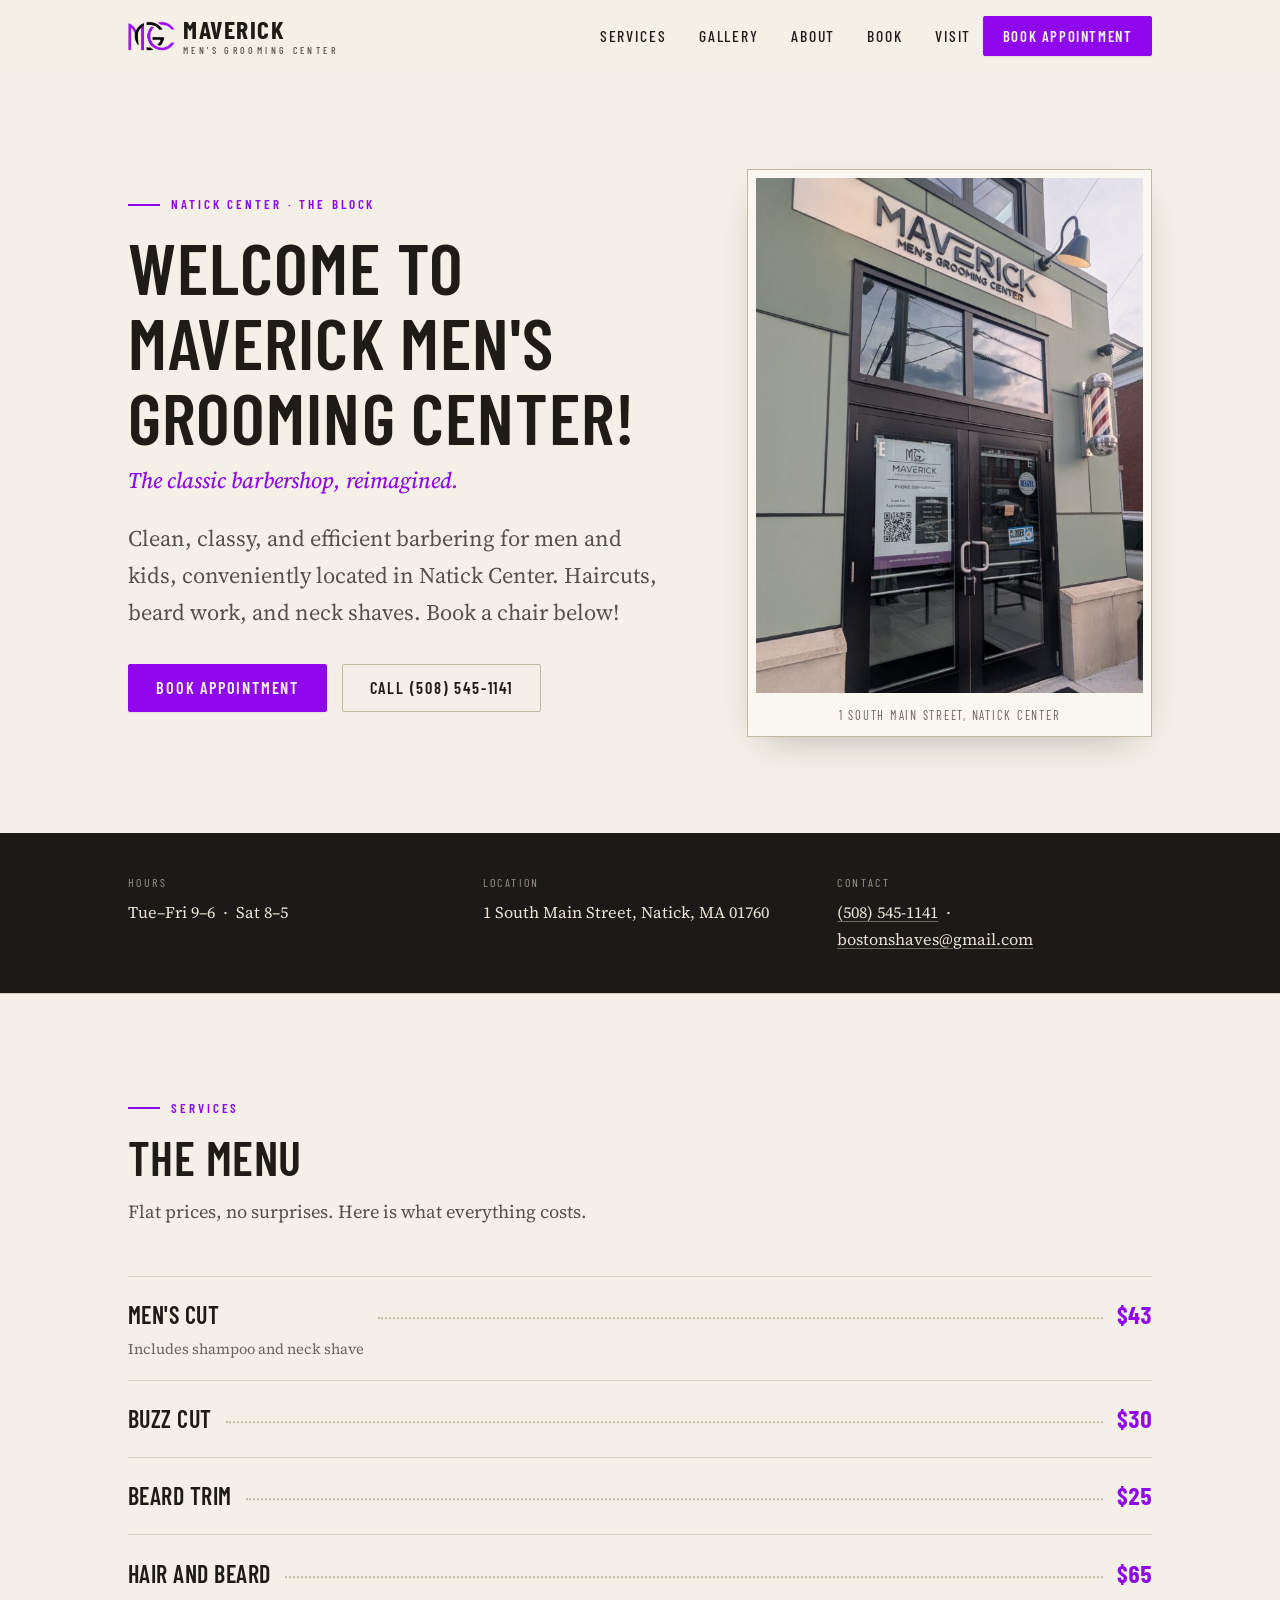
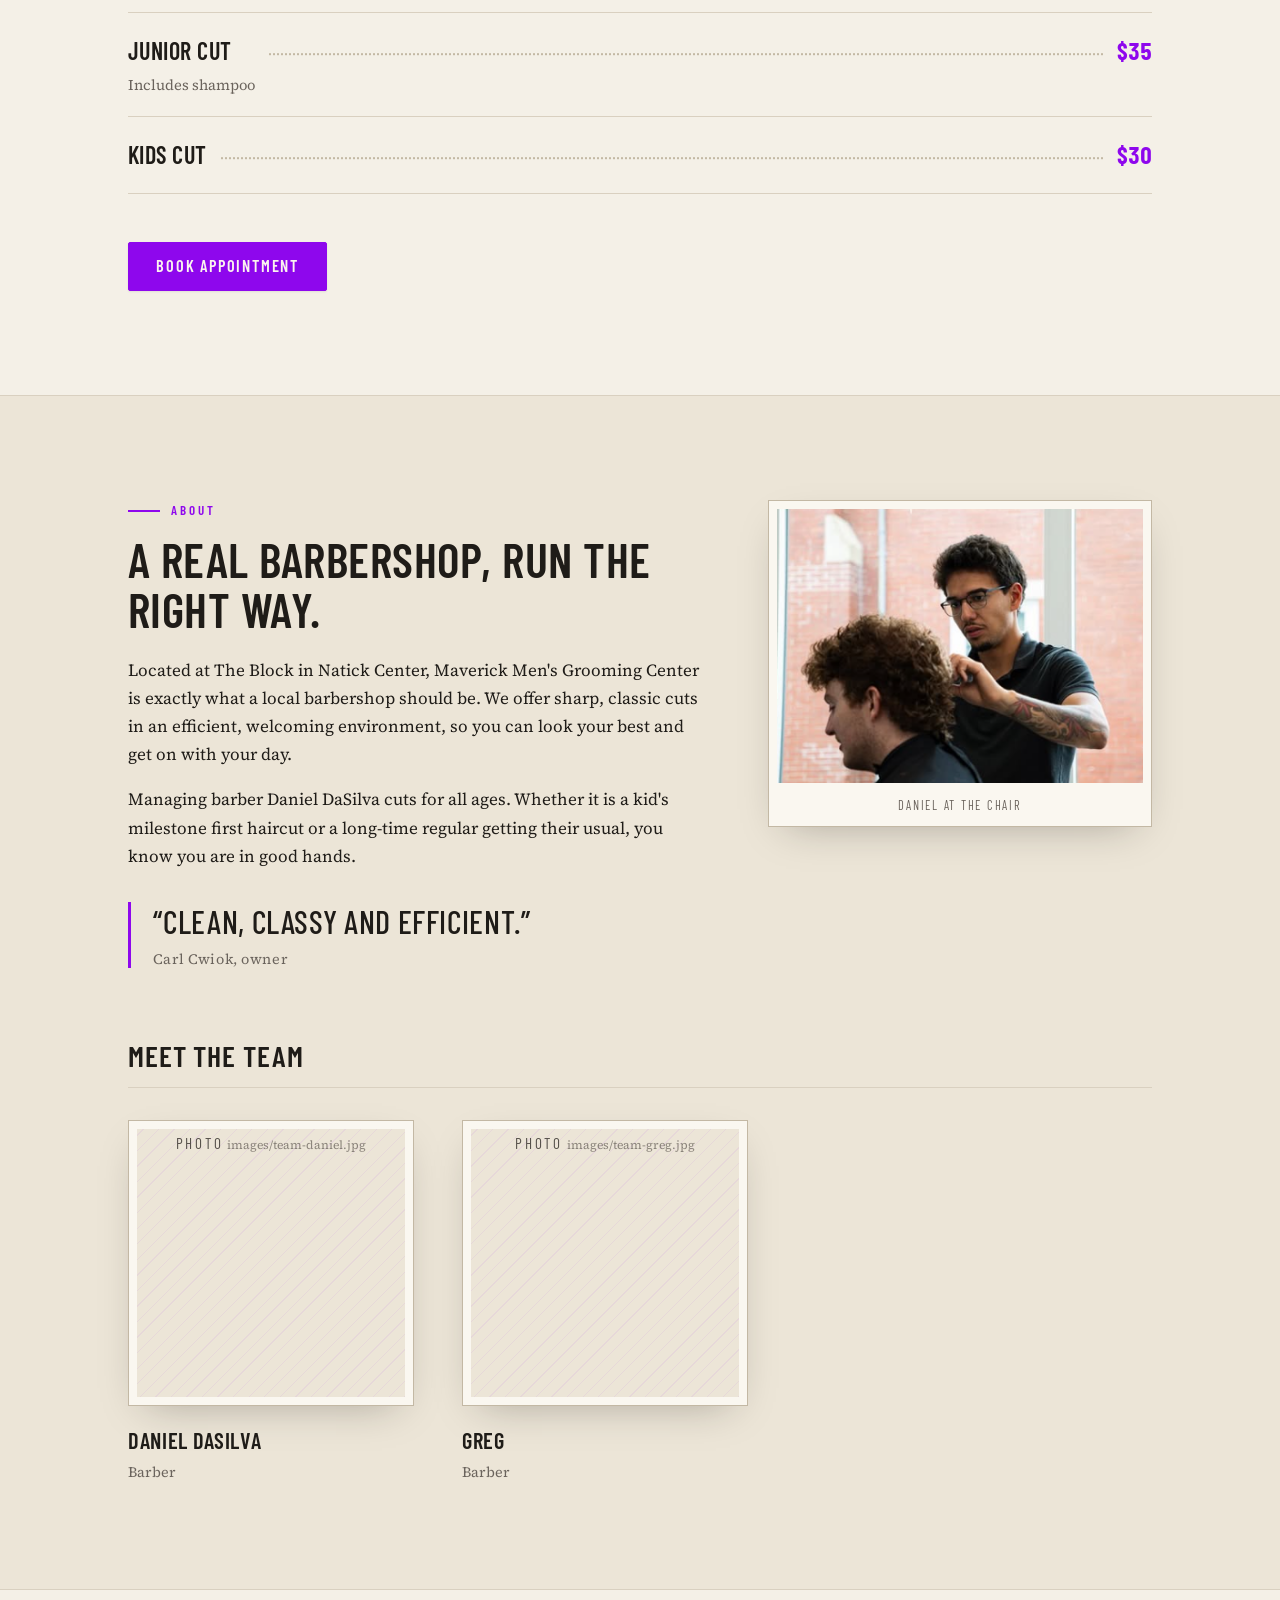
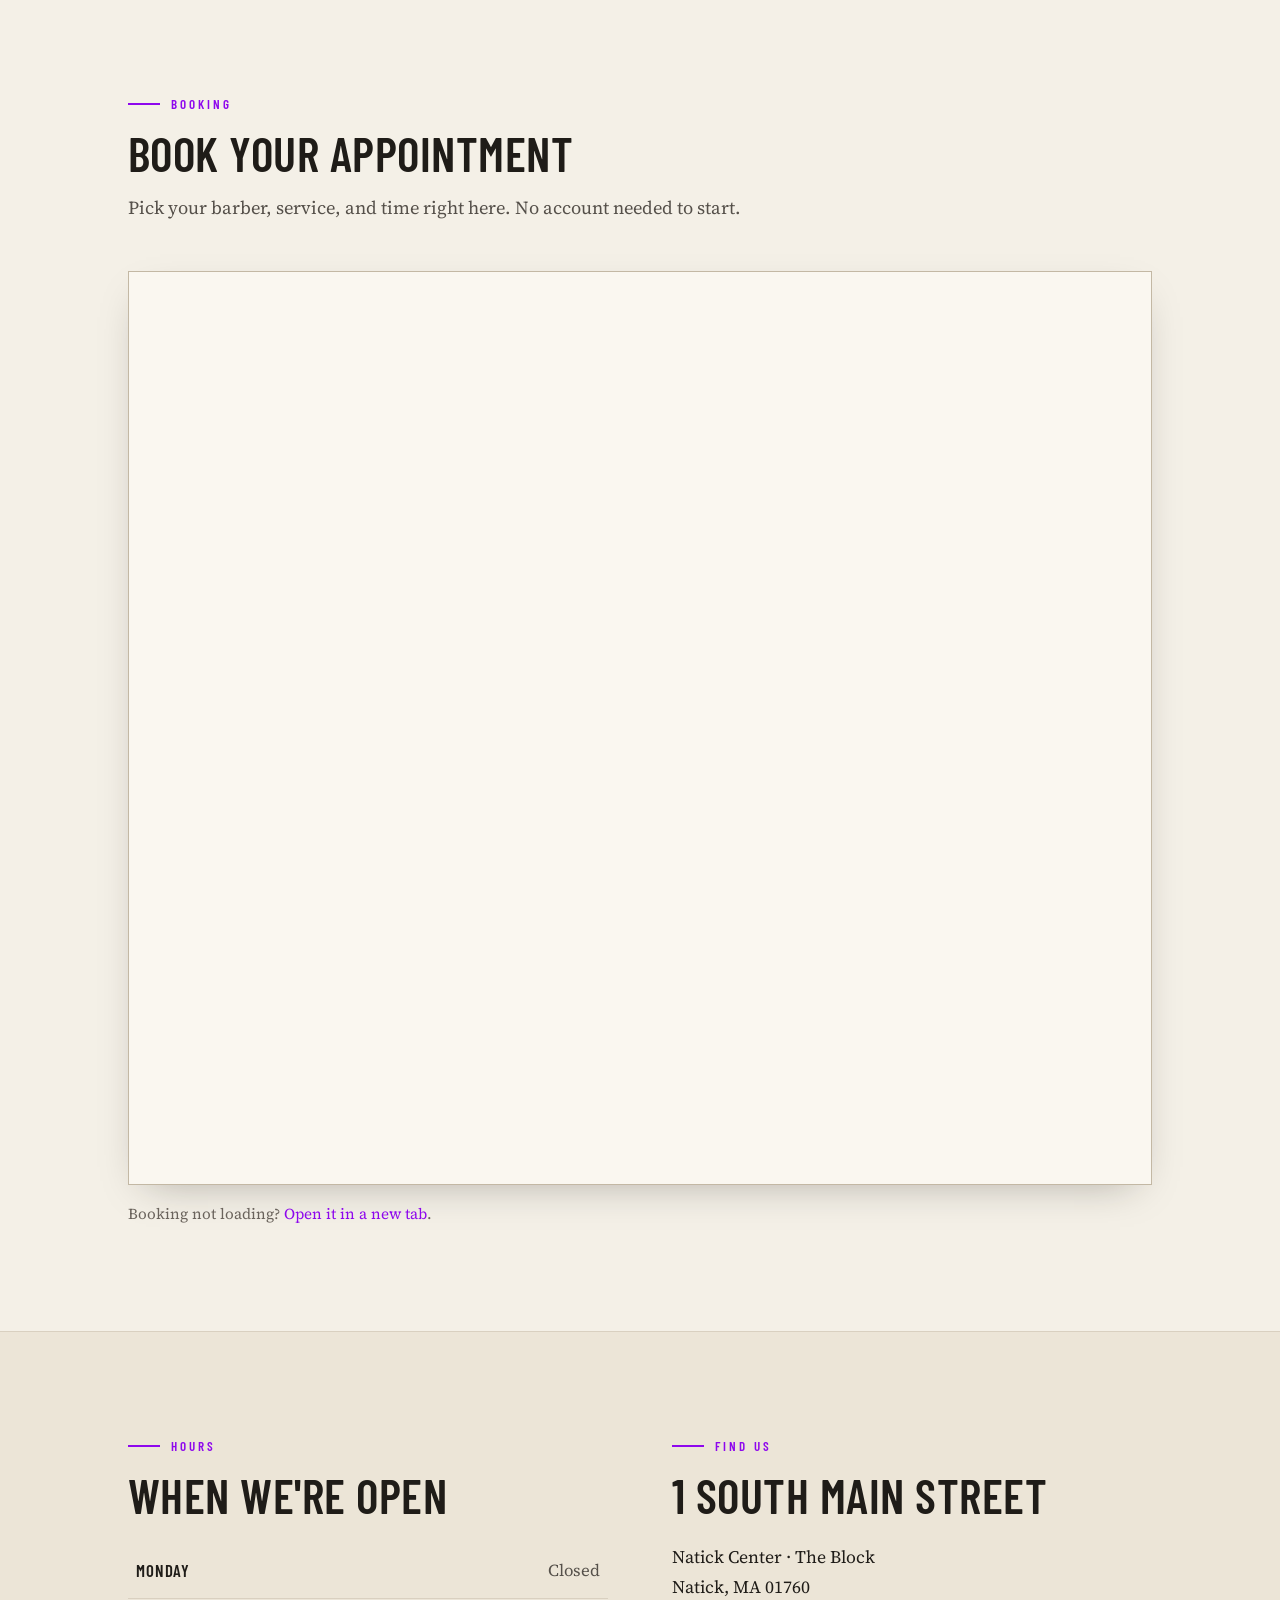
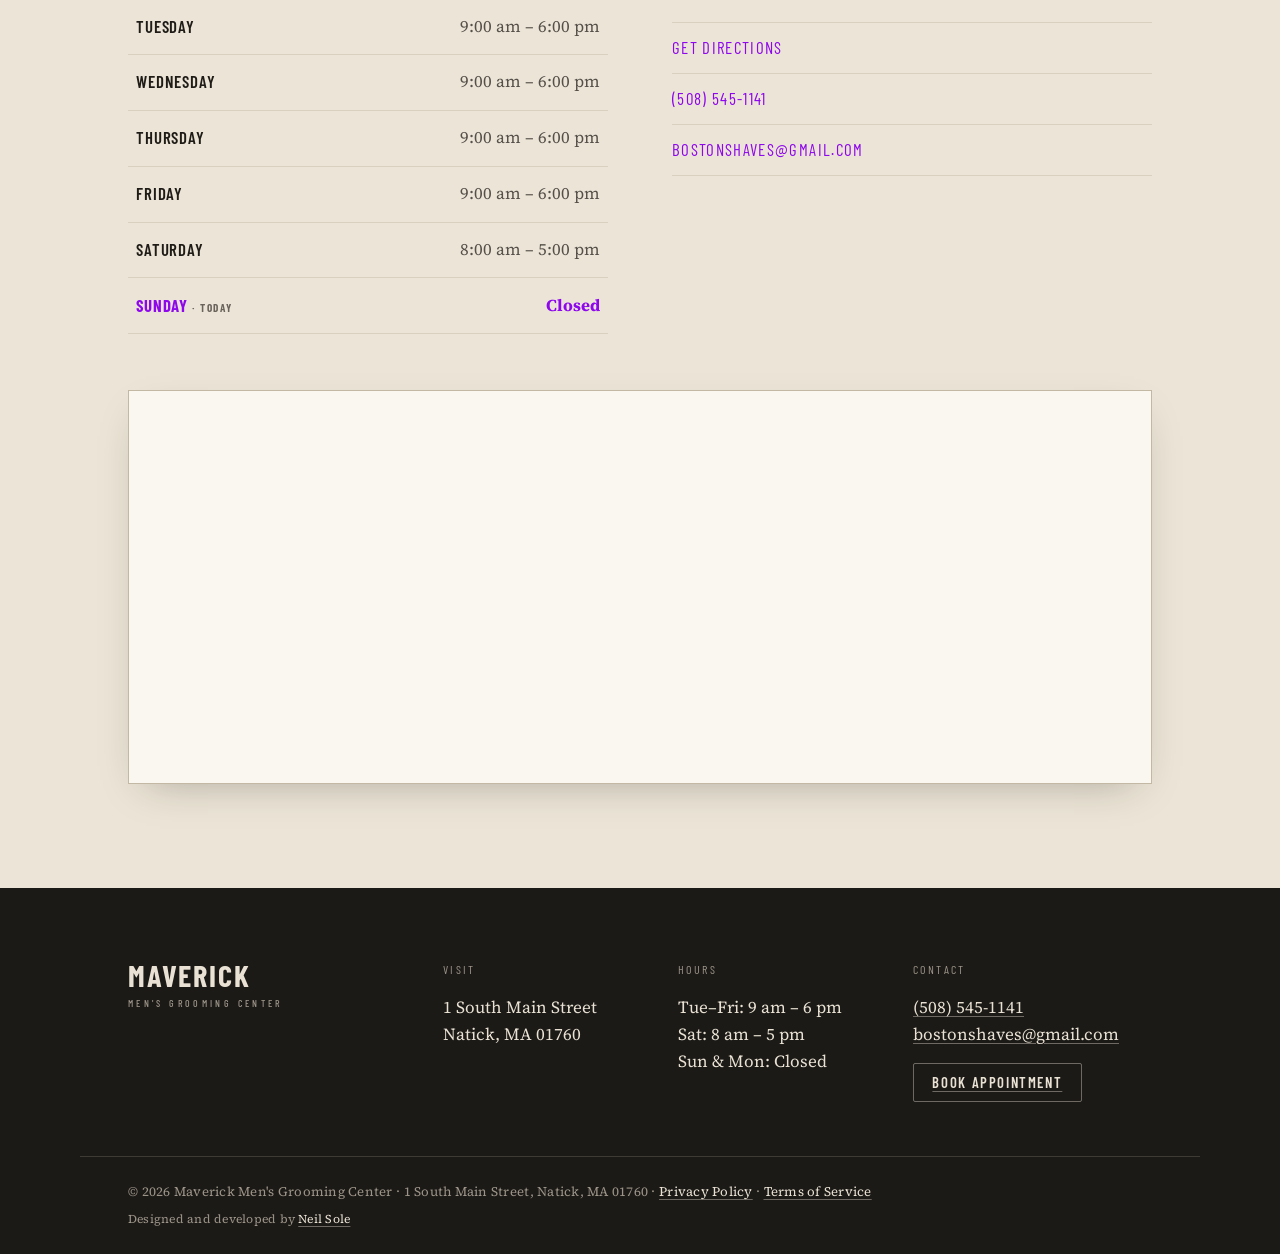
==== commit 7e33418b: "Add designer credit to the footer, fix a contrast bug found along the way - Every page's footer now " ====
--- a/index.html
+++ b/index.html
@@ -403,6 +403,9 @@
       &copy; <span id="year">2026</span> Maverick Men's Grooming Center &middot; 1 South Main Street, Natick, MA 01760
       &middot; <a href="privacy.html">Privacy Policy</a> &middot; <a href="terms.html">Terms of Service</a>
     </p>
+    <p class="footer-credit">
+      Designed and developed by <a href="https://www.linkedin.com/in/neil-sole/" target="_blank" rel="noopener">Neil Sole</a>
+    </p>
   </div>
 </footer>
 
--- a/css/styles.css
+++ b/css/styles.css
@@ -661,6 +661,16 @@
   font-size: 0.82rem;
   color: var(--on-panel-faint);
   letter-spacing: 0.02em;
+}
+/* Privacy/Terms links here sit on the dark footer, not paper - the global
+   `a { color: var(--accent) }` measures ~2.8:1 there (fails AA), so give
+   this context the same legible on-panel treatment as .footer-col a. */
+.footer-legal a { color: var(--on-panel); text-decoration: underline; text-decoration-color: rgba(233,226,212,0.4); }
+.footer-legal a:hover { text-decoration-color: currentColor; }
+
+.footer-legal .footer-credit {
+  margin-top: 0.45rem;
+  font-size: 0.75rem;
 }
 
 /* =========================================================================
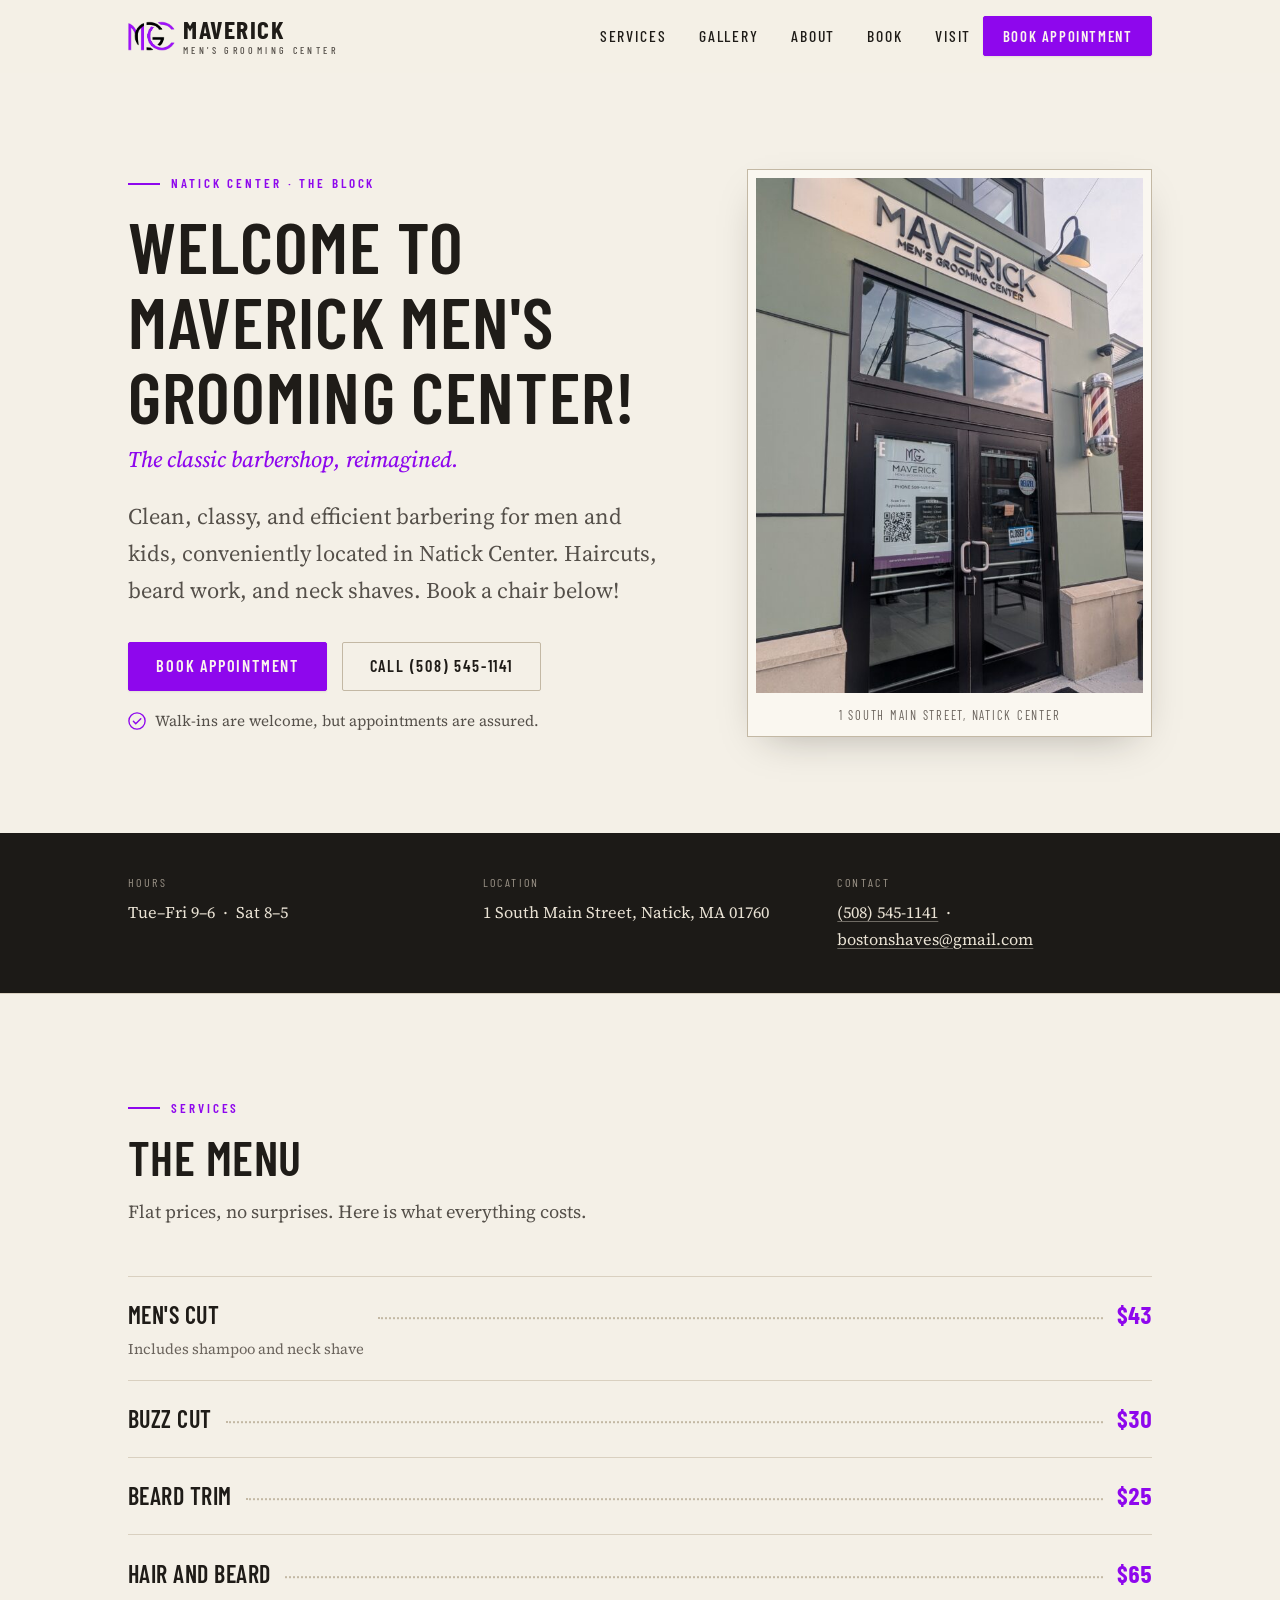
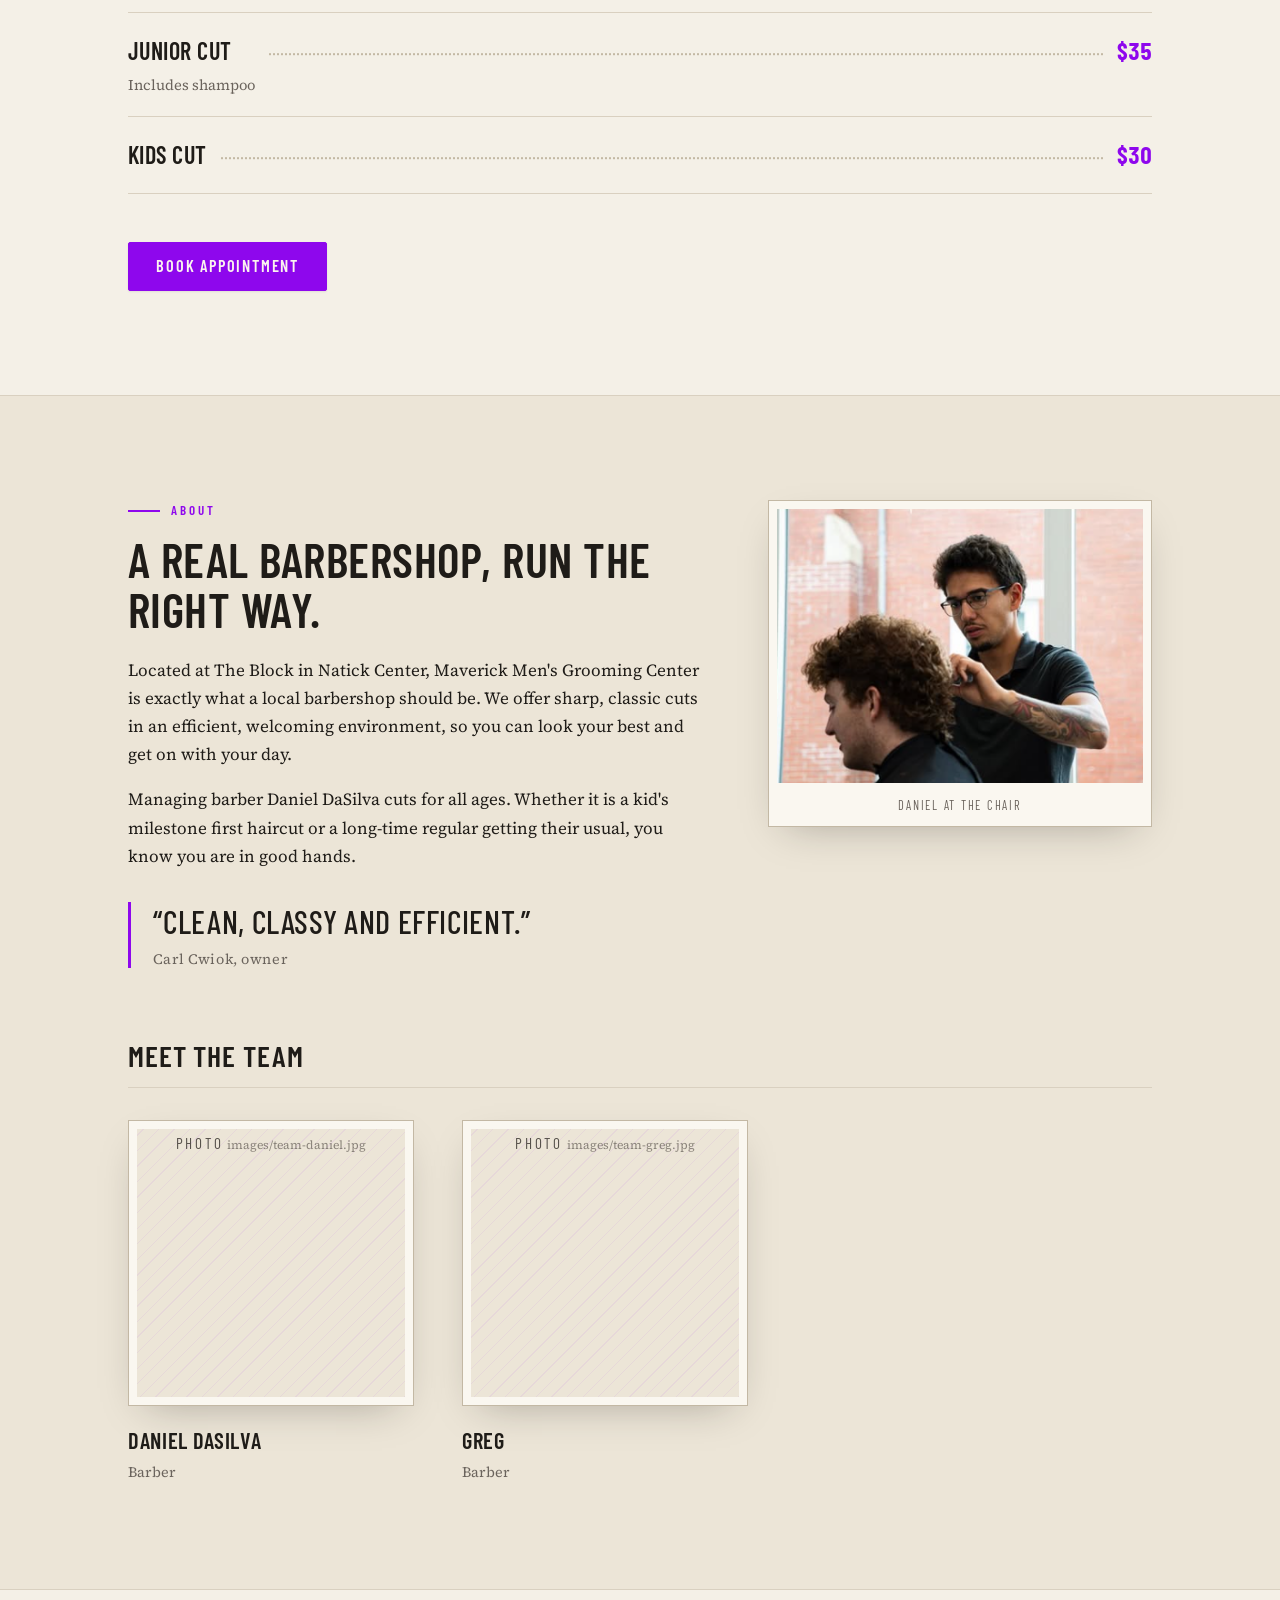
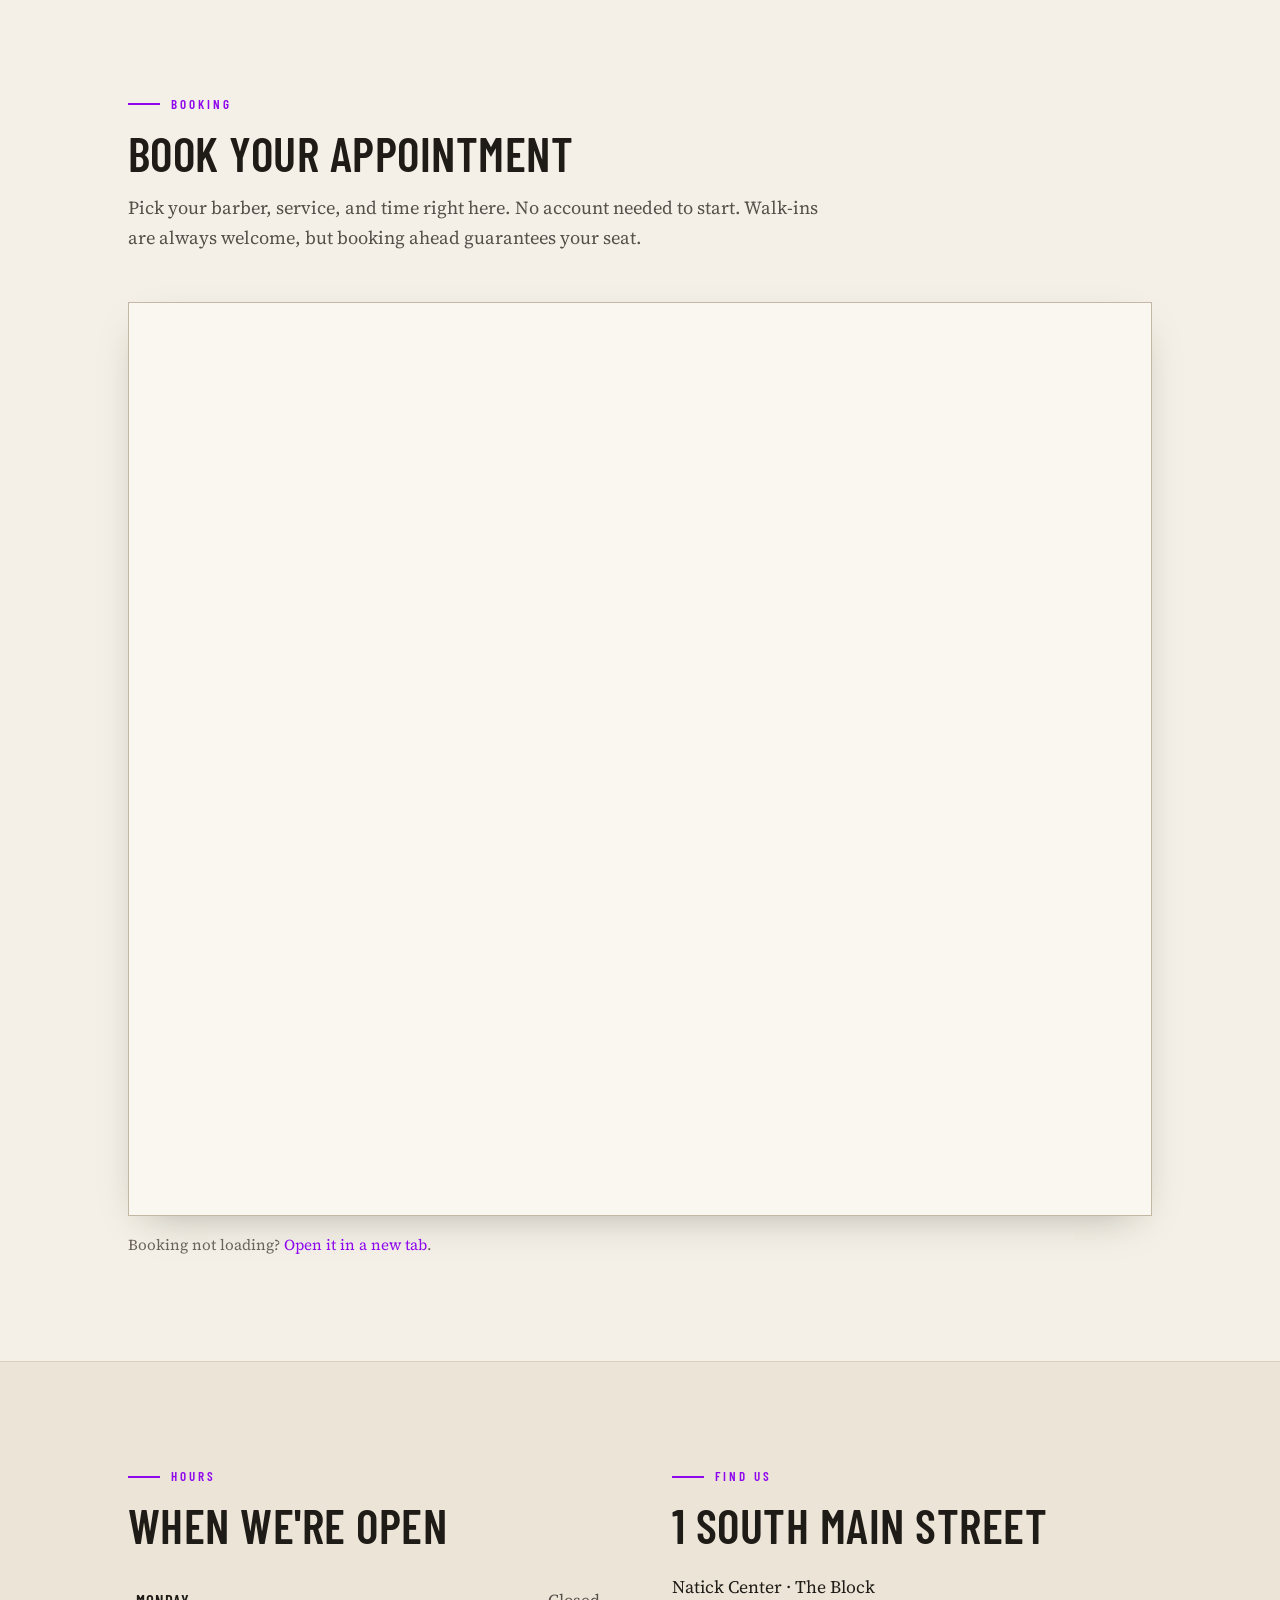
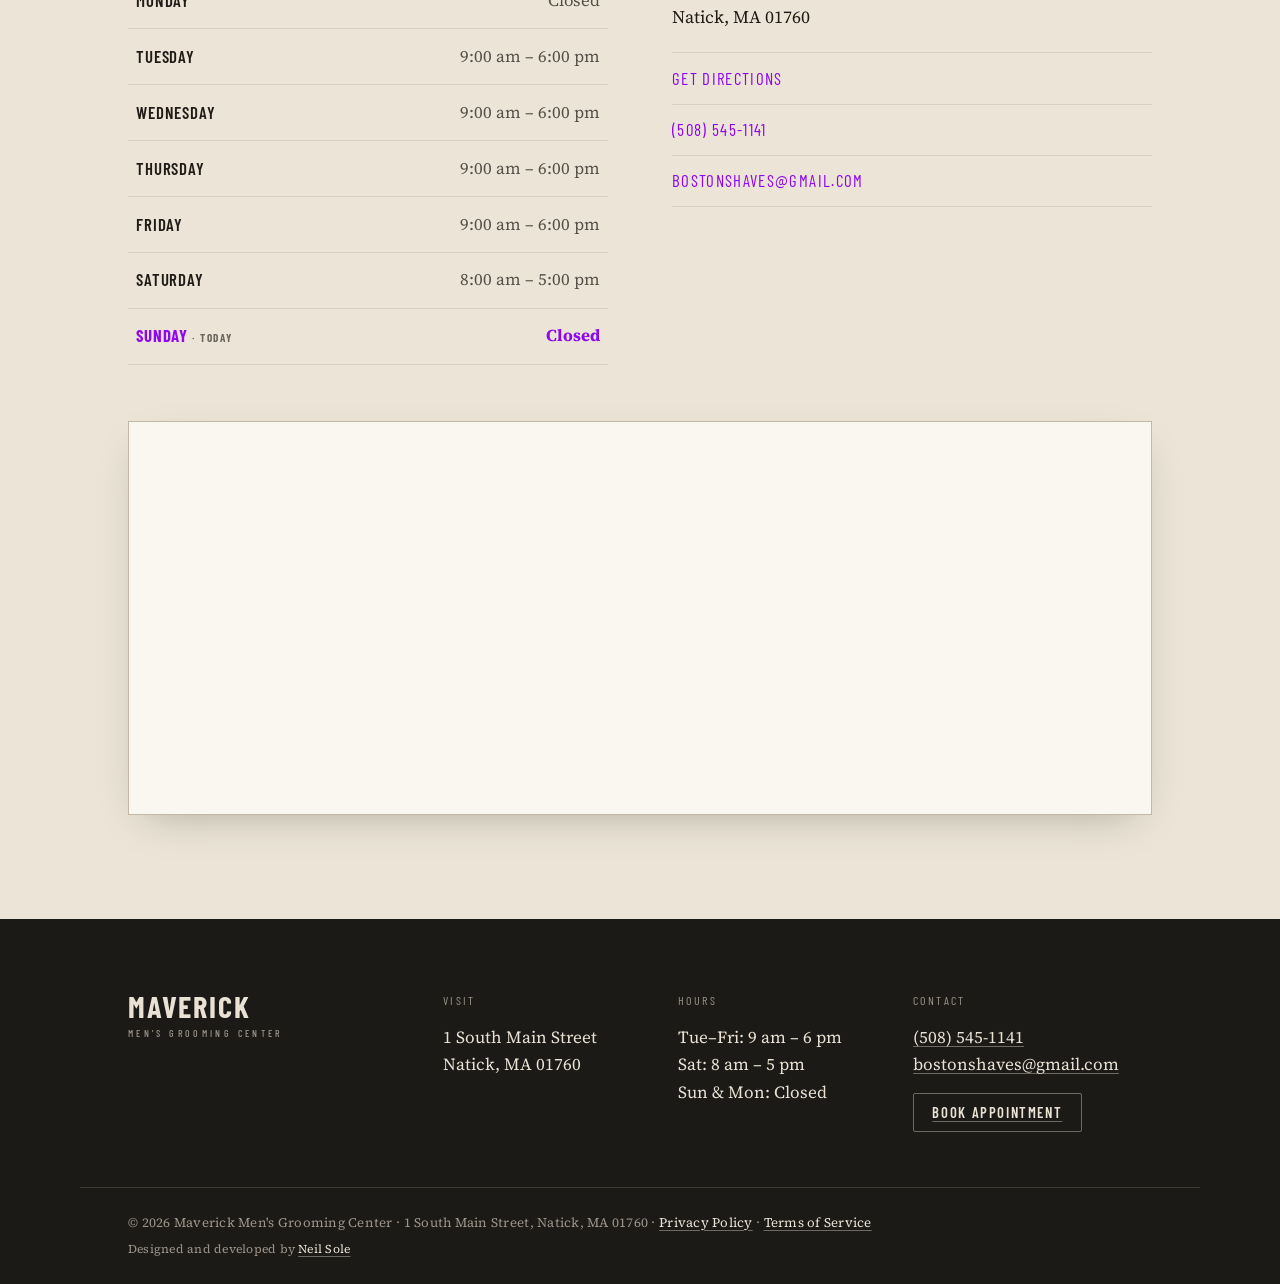
==== commit 111511f6: "Reassure undecided visitors: walk-ins welcome, booking guarantees a seat Placed at the two moments a" ====
--- a/index.html
+++ b/index.html
@@ -143,6 +143,13 @@
           <a class="btn btn-accent" href="#book">Book Appointment</a>
           <a class="btn btn-outline" href="tel:+15085451141">Call (508) 545-1141</a>
         </div>
+        <p class="trust-note">
+          <svg class="trust-icon" viewBox="0 0 20 20" width="18" height="18" aria-hidden="true" focusable="false">
+            <circle cx="10" cy="10" r="9" fill="none" stroke="currentColor" stroke-width="1.5" />
+            <path d="M6 10.4l2.6 2.6L14.2 7.4" fill="none" stroke="currentColor" stroke-width="1.6" stroke-linecap="round" stroke-linejoin="round" />
+          </svg>
+          Walk-ins are welcome, but appointments are assured.
+        </p>
       </div>
 
       <figure class="frame hero-photo">
@@ -297,7 +304,8 @@
         <h2>Book Your Appointment</h2>
         <p class="section-intro">
           Pick your barber, service, and time right here. No account needed to
-          start.
+          start. Walk-ins are always welcome, but booking ahead guarantees
+          your seat.
         </p>
       </header>
 
--- a/css/styles.css
+++ b/css/styles.css
@@ -389,6 +389,15 @@
   gap: 0.9rem;
   margin-top: 2rem;
 }
+.trust-note {
+  display: flex;
+  align-items: center;
+  gap: 0.55rem;
+  margin: 1.1rem 0 0;
+  font-size: 0.95rem;
+  color: var(--ink-soft);
+}
+.trust-icon { flex: none; color: var(--accent); }
 .hero-photo { max-width: 460px; margin-inline: auto; }
 .hero-photo .photo-ph { aspect-ratio: 4 / 5; }
 /* The storefront photo is a tall phone shot; crop it to a calmer portrait
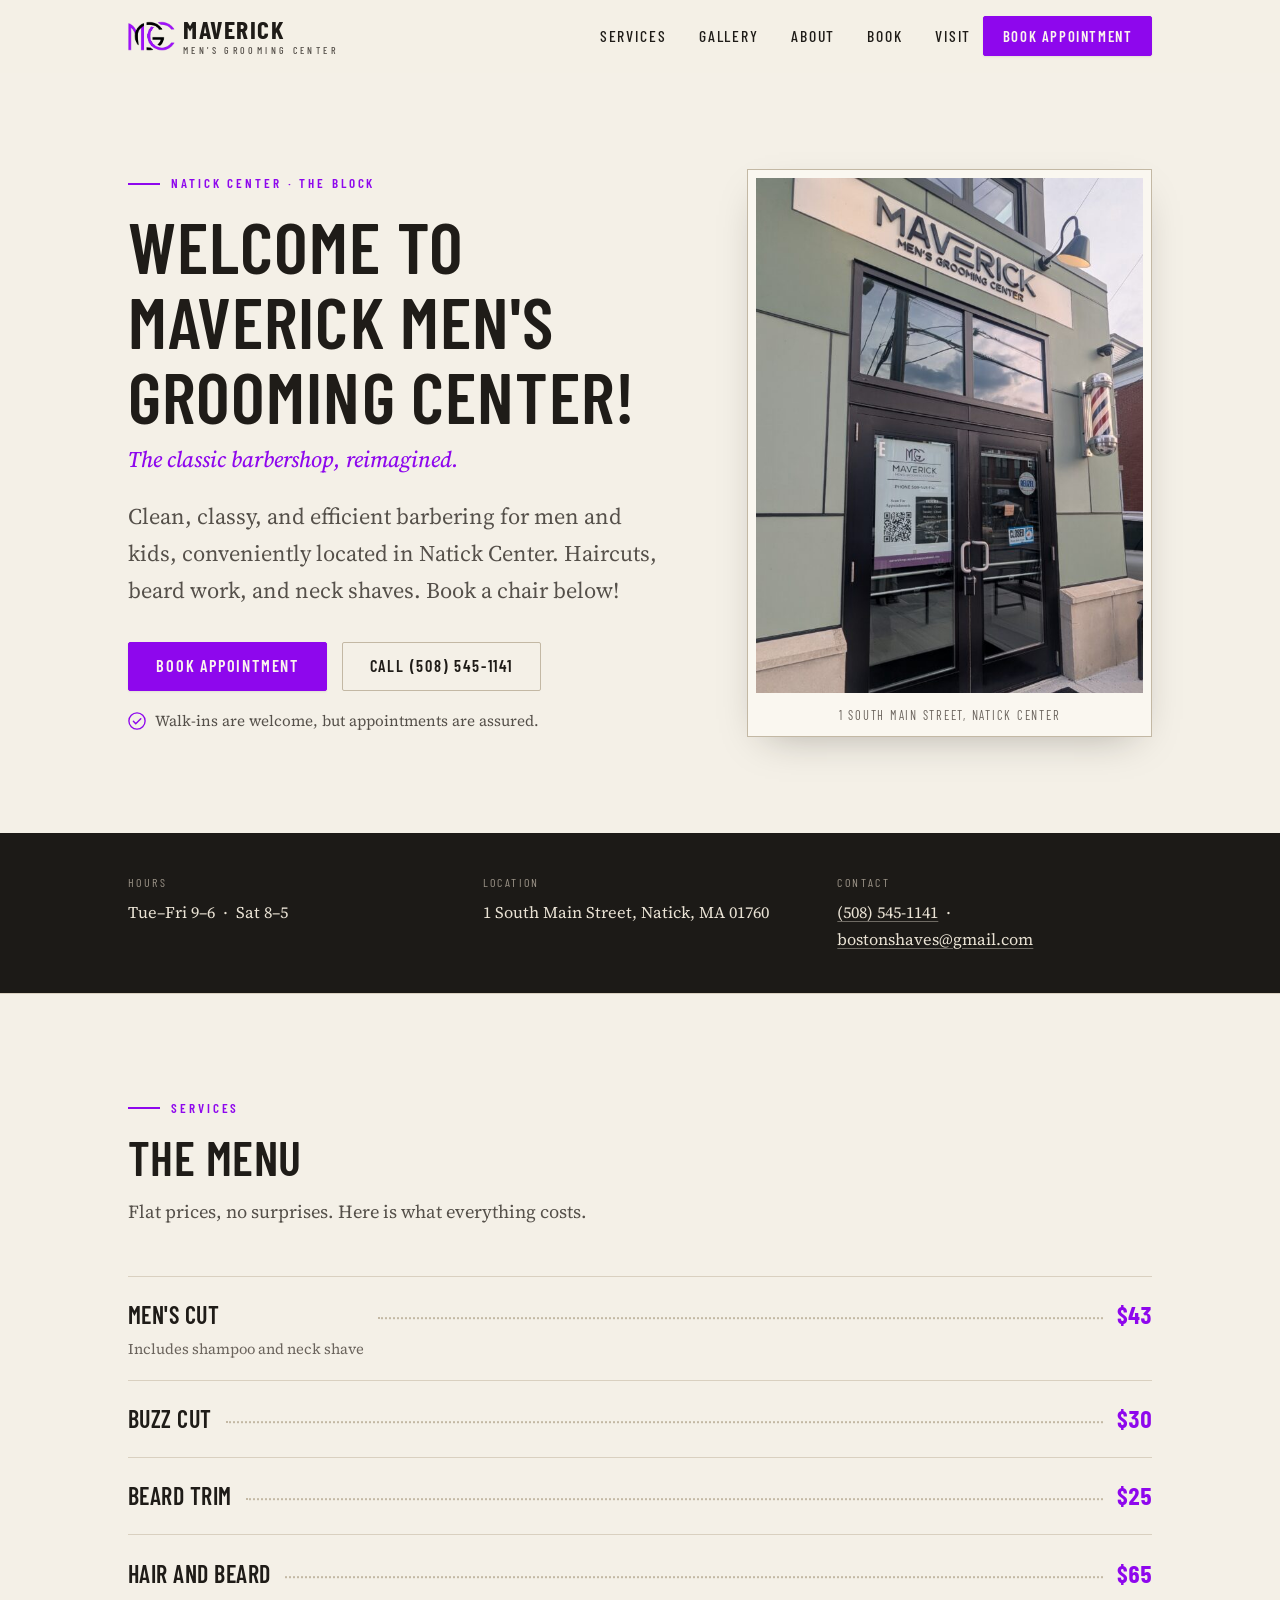
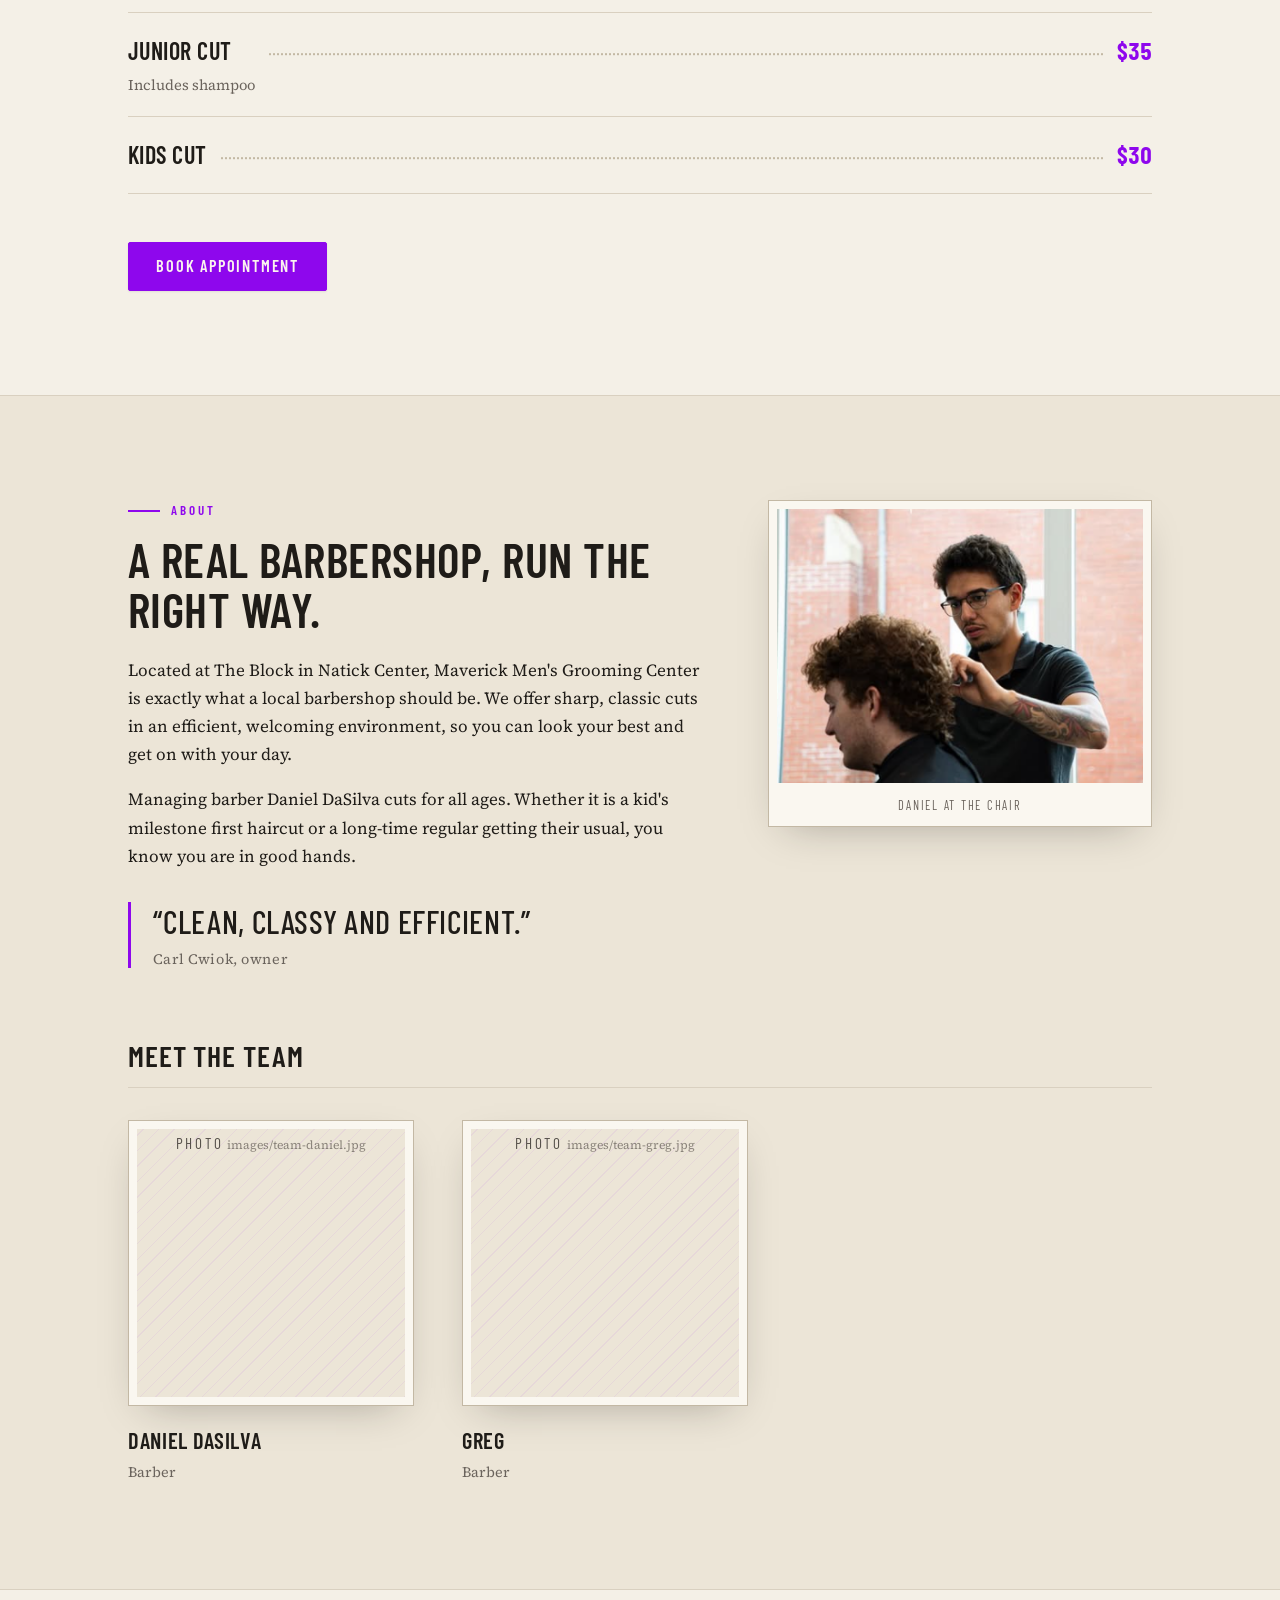
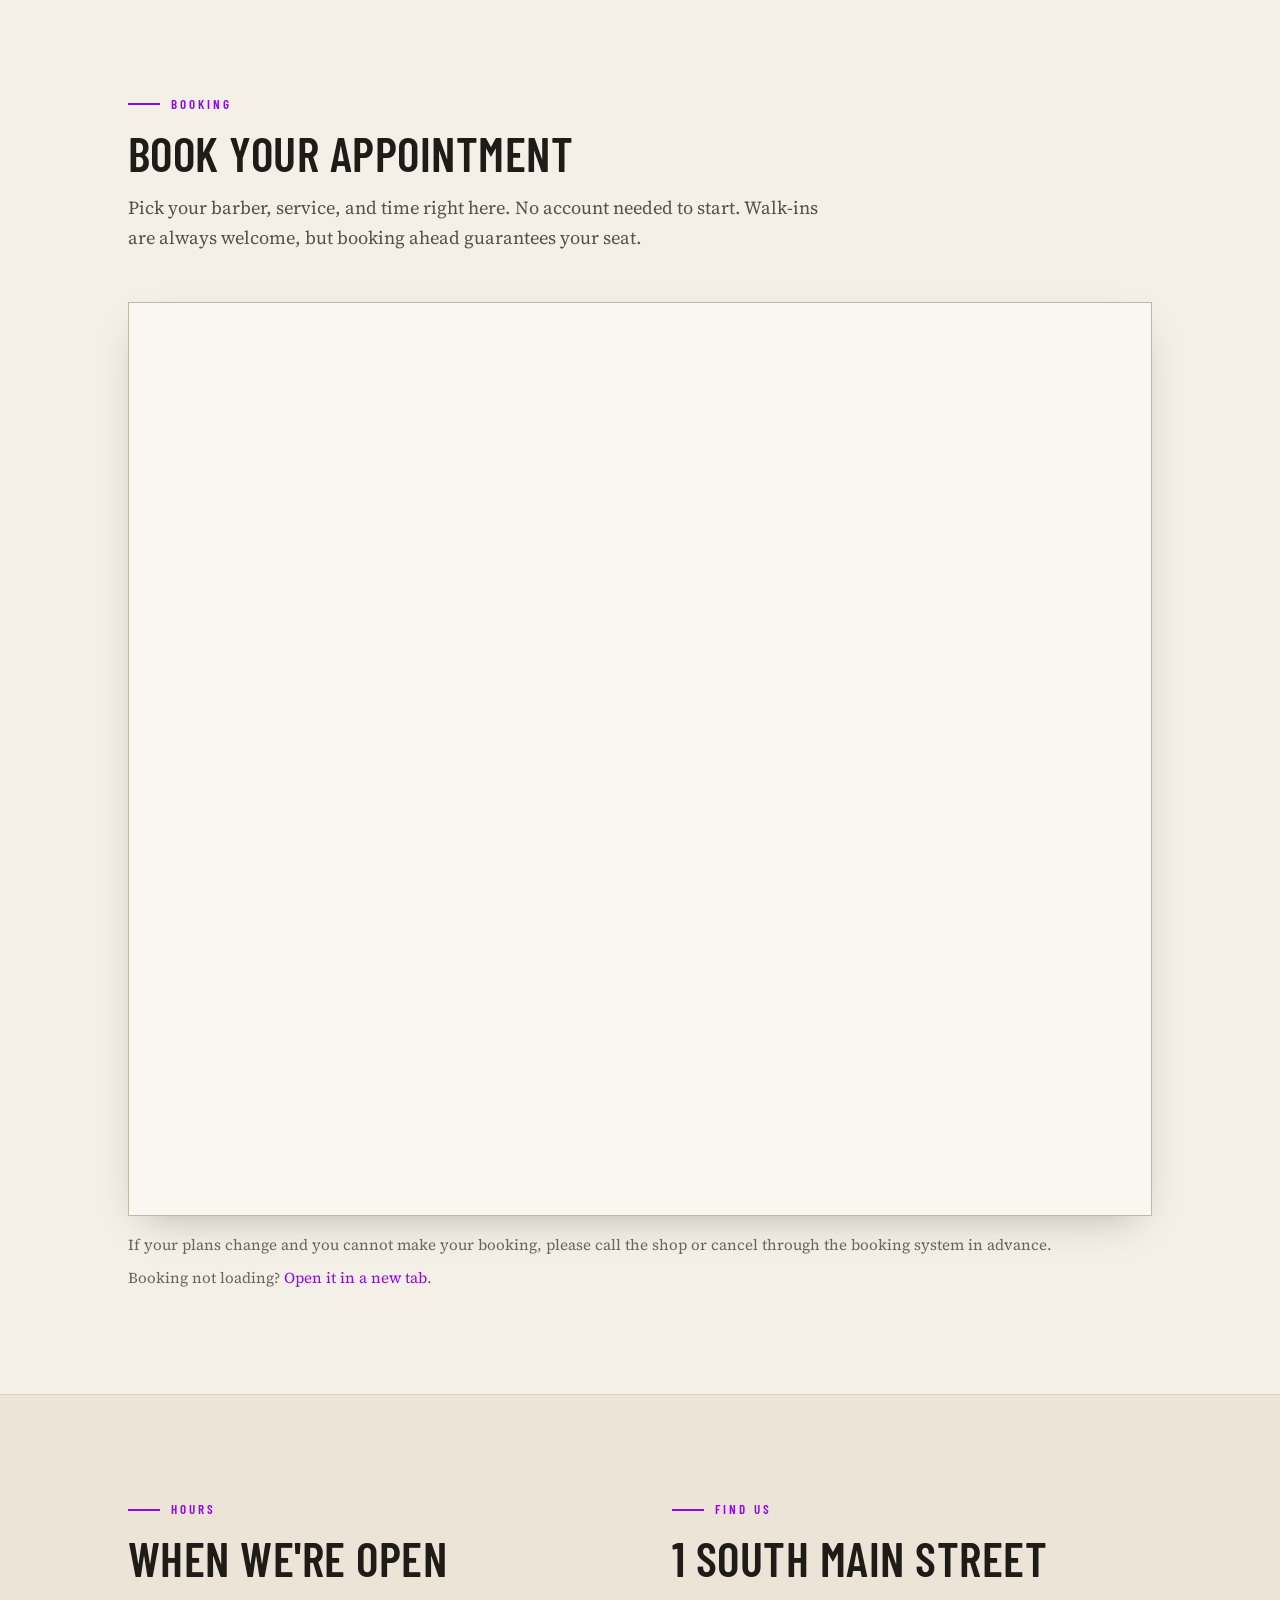
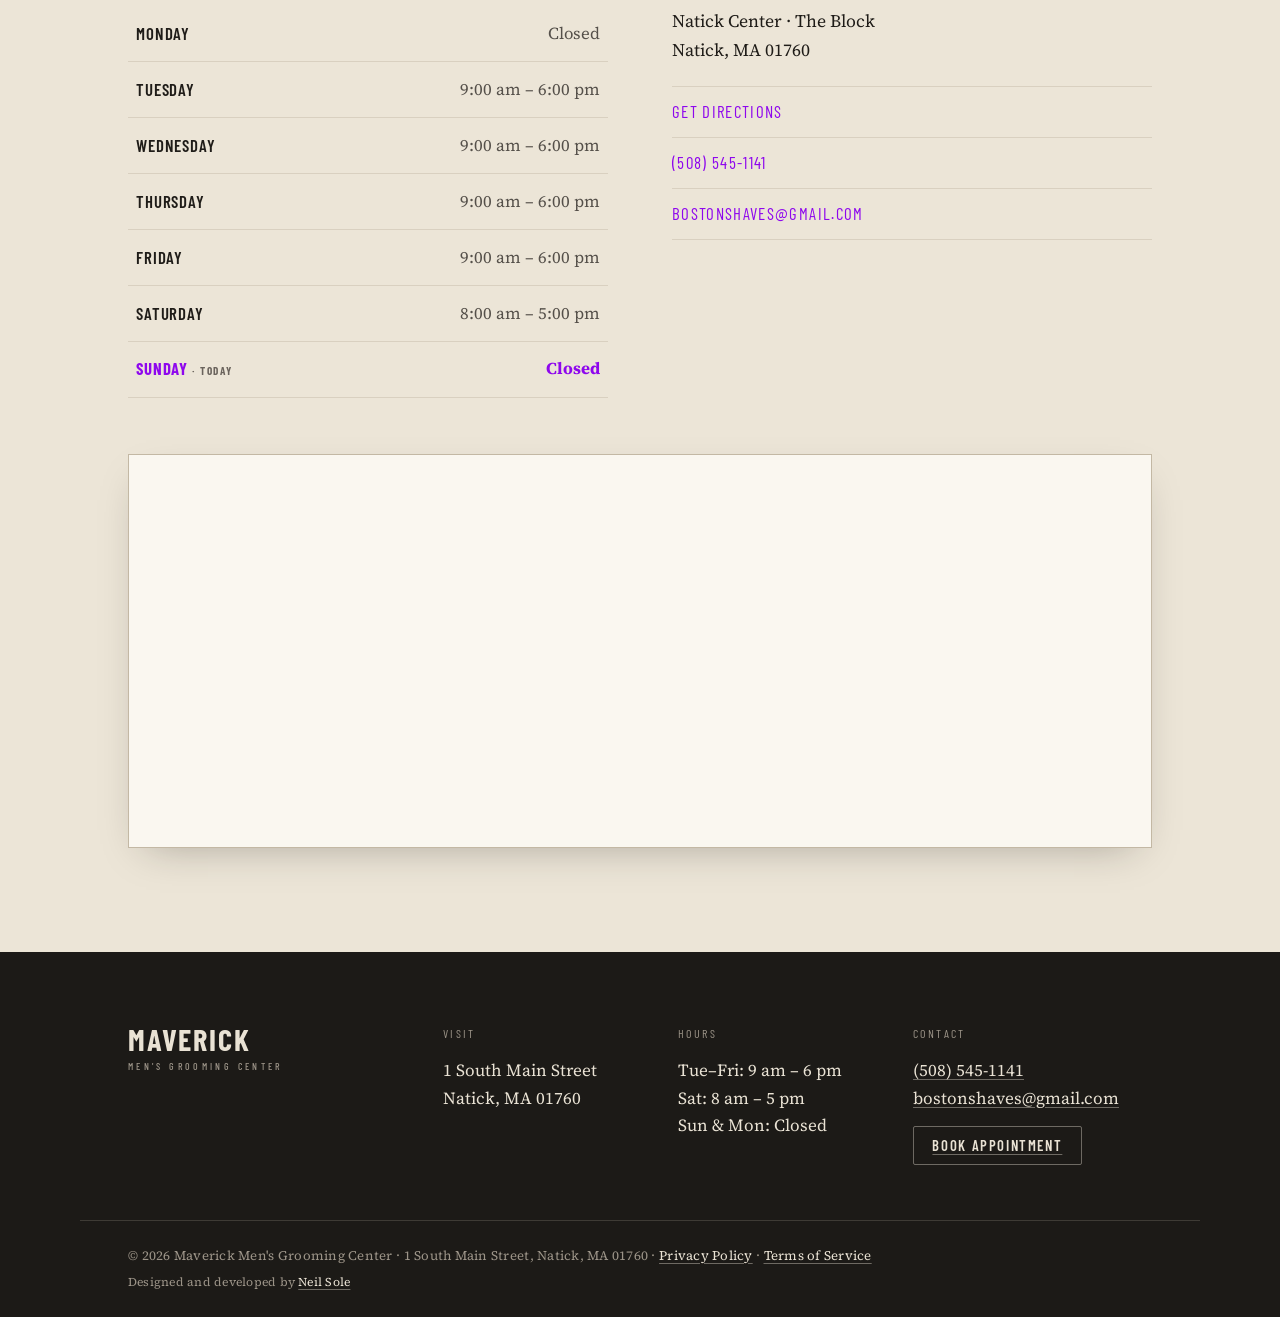
==== commit 33cae6f1: "Surface the cancellation policy on the booking page itself Added right under the booking iframe as s" ====
--- a/index.html
+++ b/index.html
@@ -318,10 +318,16 @@
           referrerpolicy="no-referrer-when-downgrade"></iframe>
       </div>
 
-      <p class="booking-fallback">
-        Booking not loading?
-        <a href="https://book.daysmart.com/booking/service?DSID=DC-2291947" target="_blank" rel="noopener">Open it in a new tab</a>.
-      </p>
+      <div class="booking-notes">
+        <p>
+          If your plans change and you cannot make your booking, please call
+          the shop or cancel through the booking system in advance.
+        </p>
+        <p>
+          Booking not loading?
+          <a href="https://book.daysmart.com/booking/service?DSID=DC-2291947" target="_blank" rel="noopener">Open it in a new tab</a>.
+        </p>
+      </div>
     </div>
   </section>
 
--- a/css/styles.css
+++ b/css/styles.css
@@ -555,11 +555,13 @@
   border: 0;
   background: var(--card);
 }
-.booking-fallback {
+.booking-notes {
   margin-top: 1rem;
   font-size: 0.95rem;
   color: var(--ink-faint);
 }
+.booking-notes p { margin: 0 0 0.5rem; }
+.booking-notes p:last-child { margin-bottom: 0; }
 
 /* =========================================================================
    VISIT
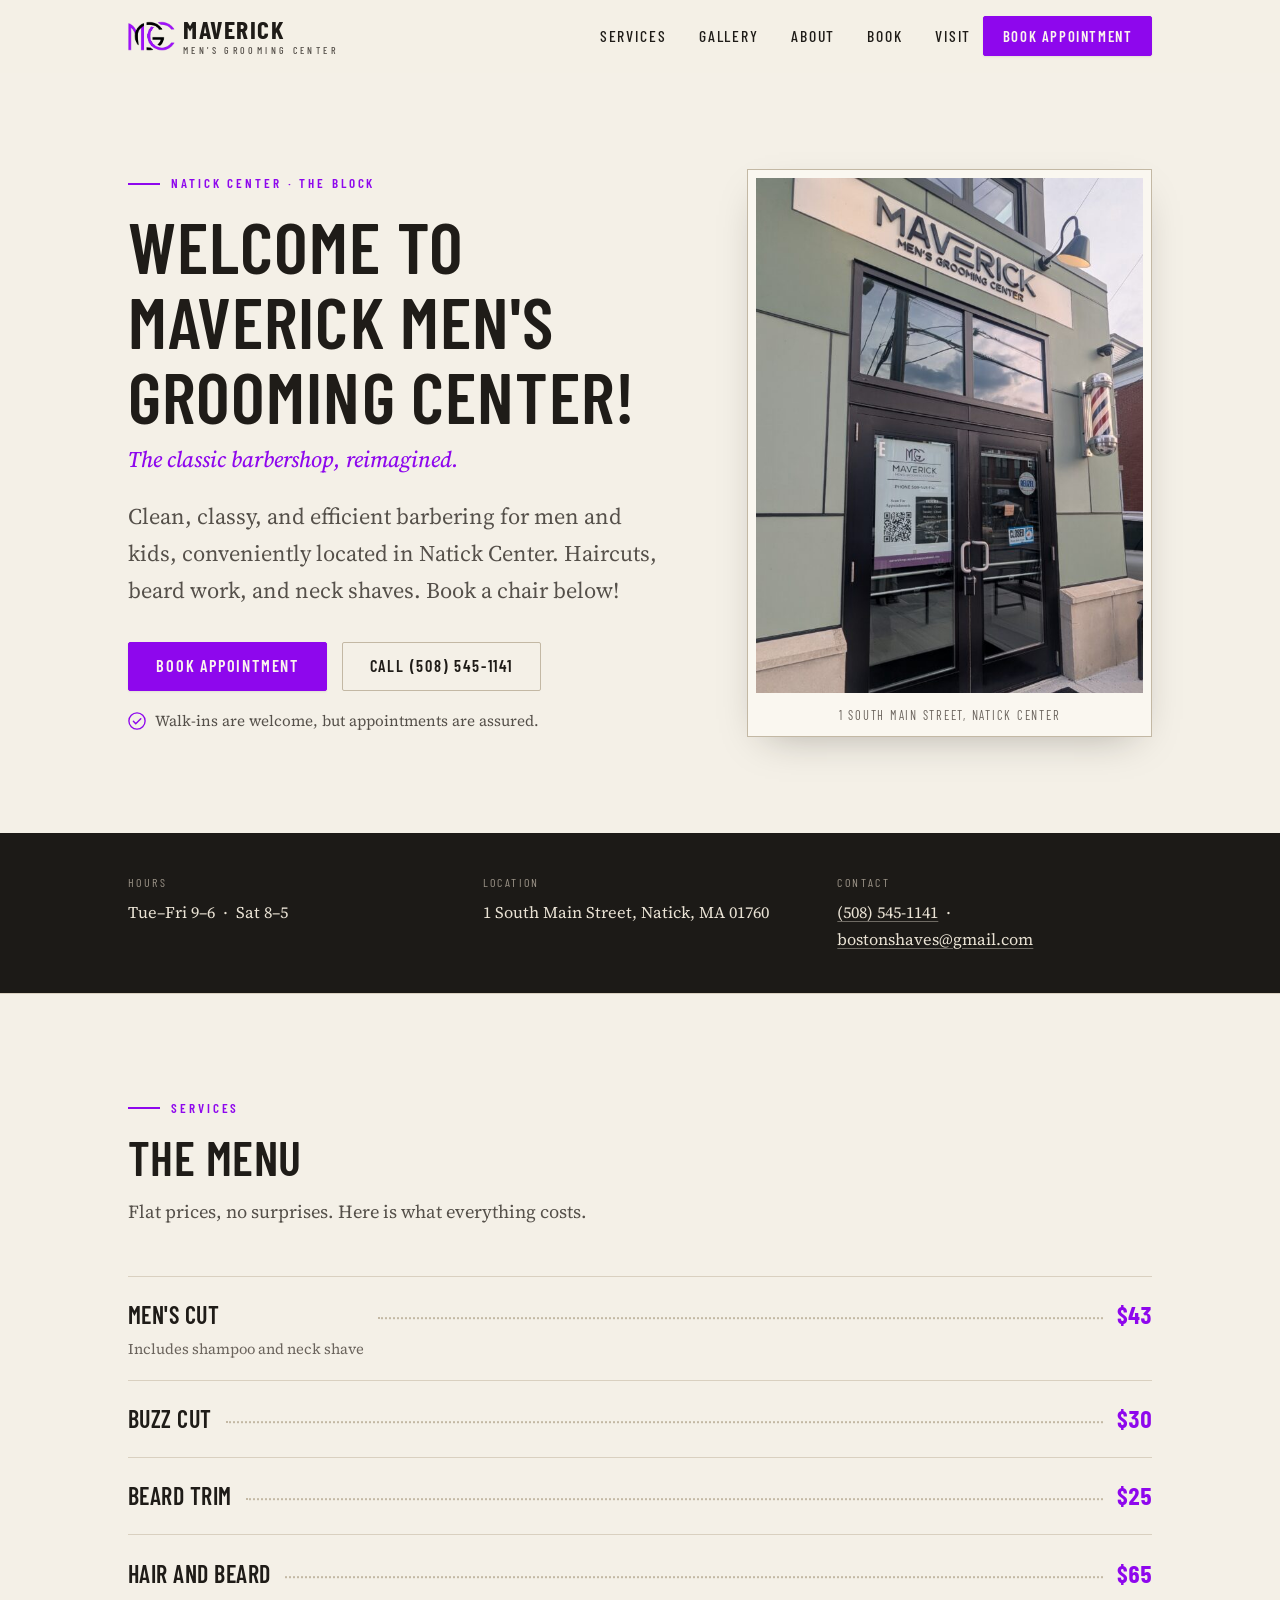
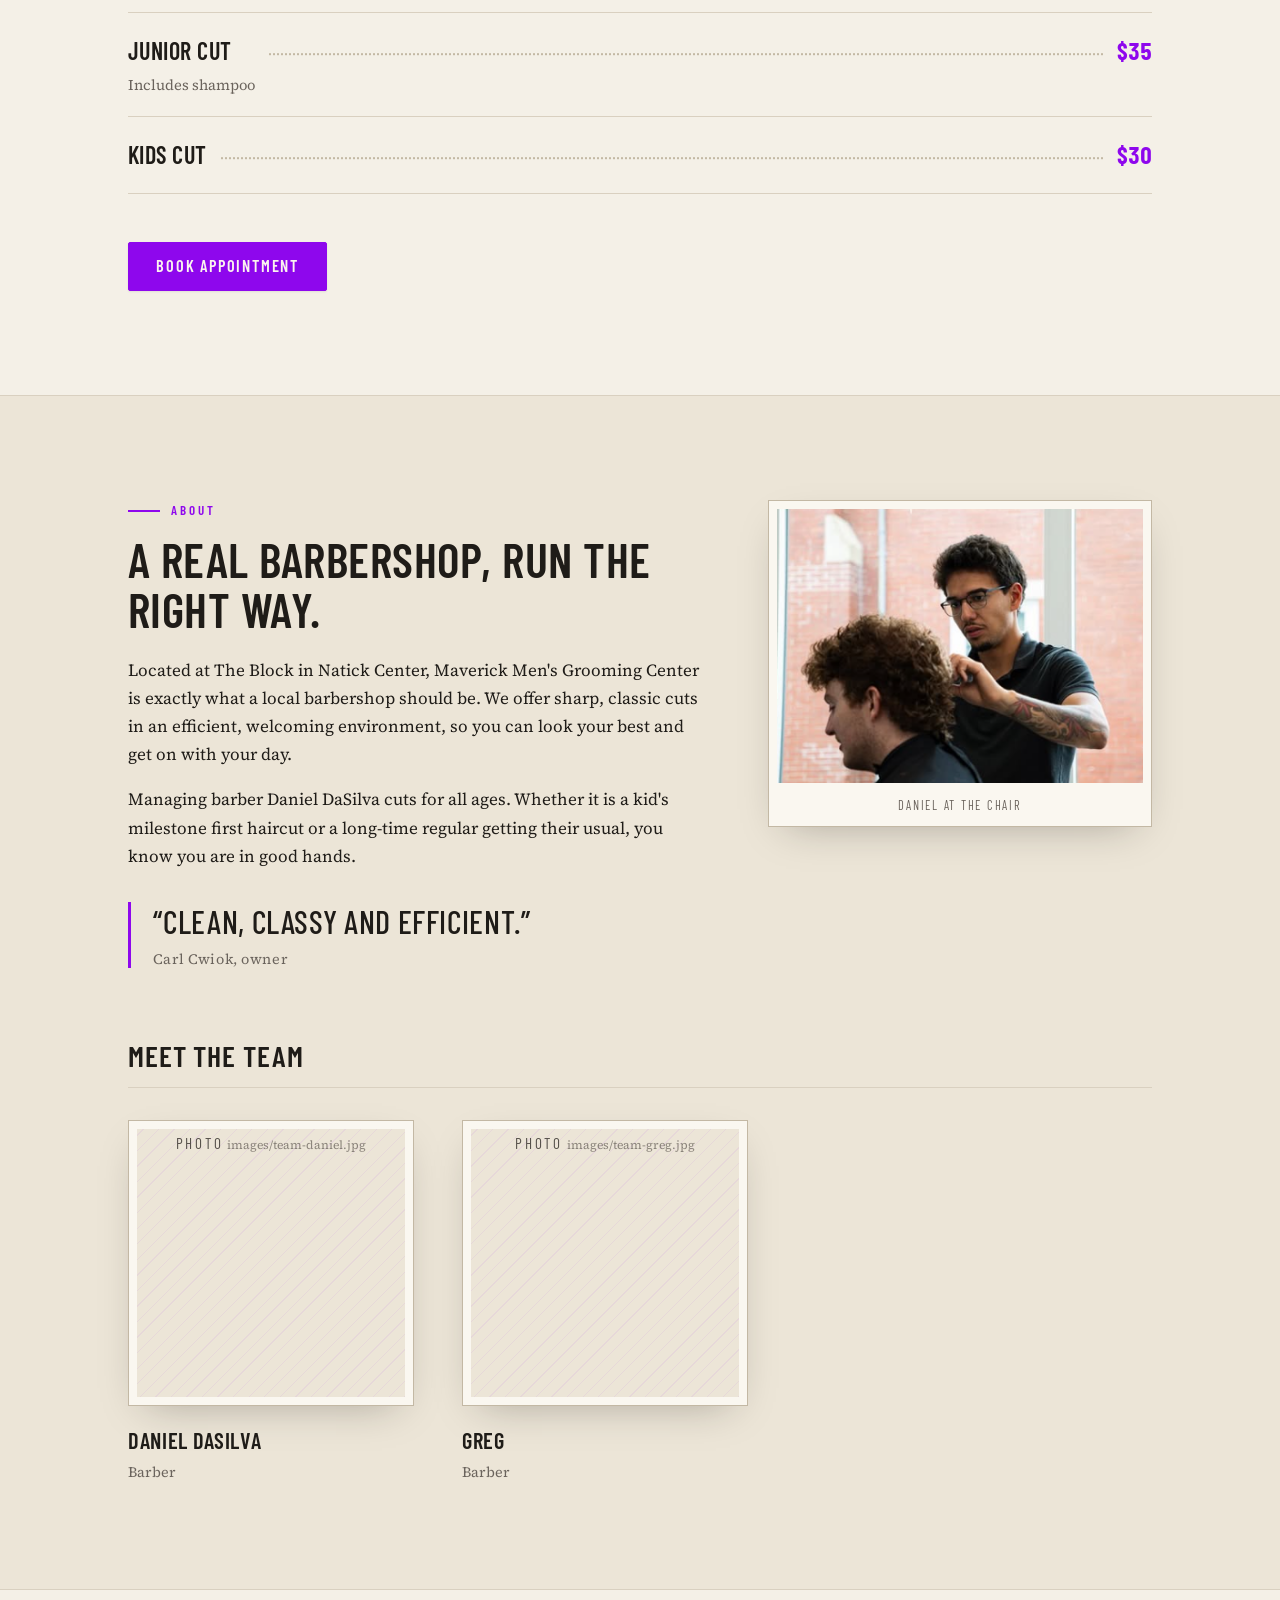
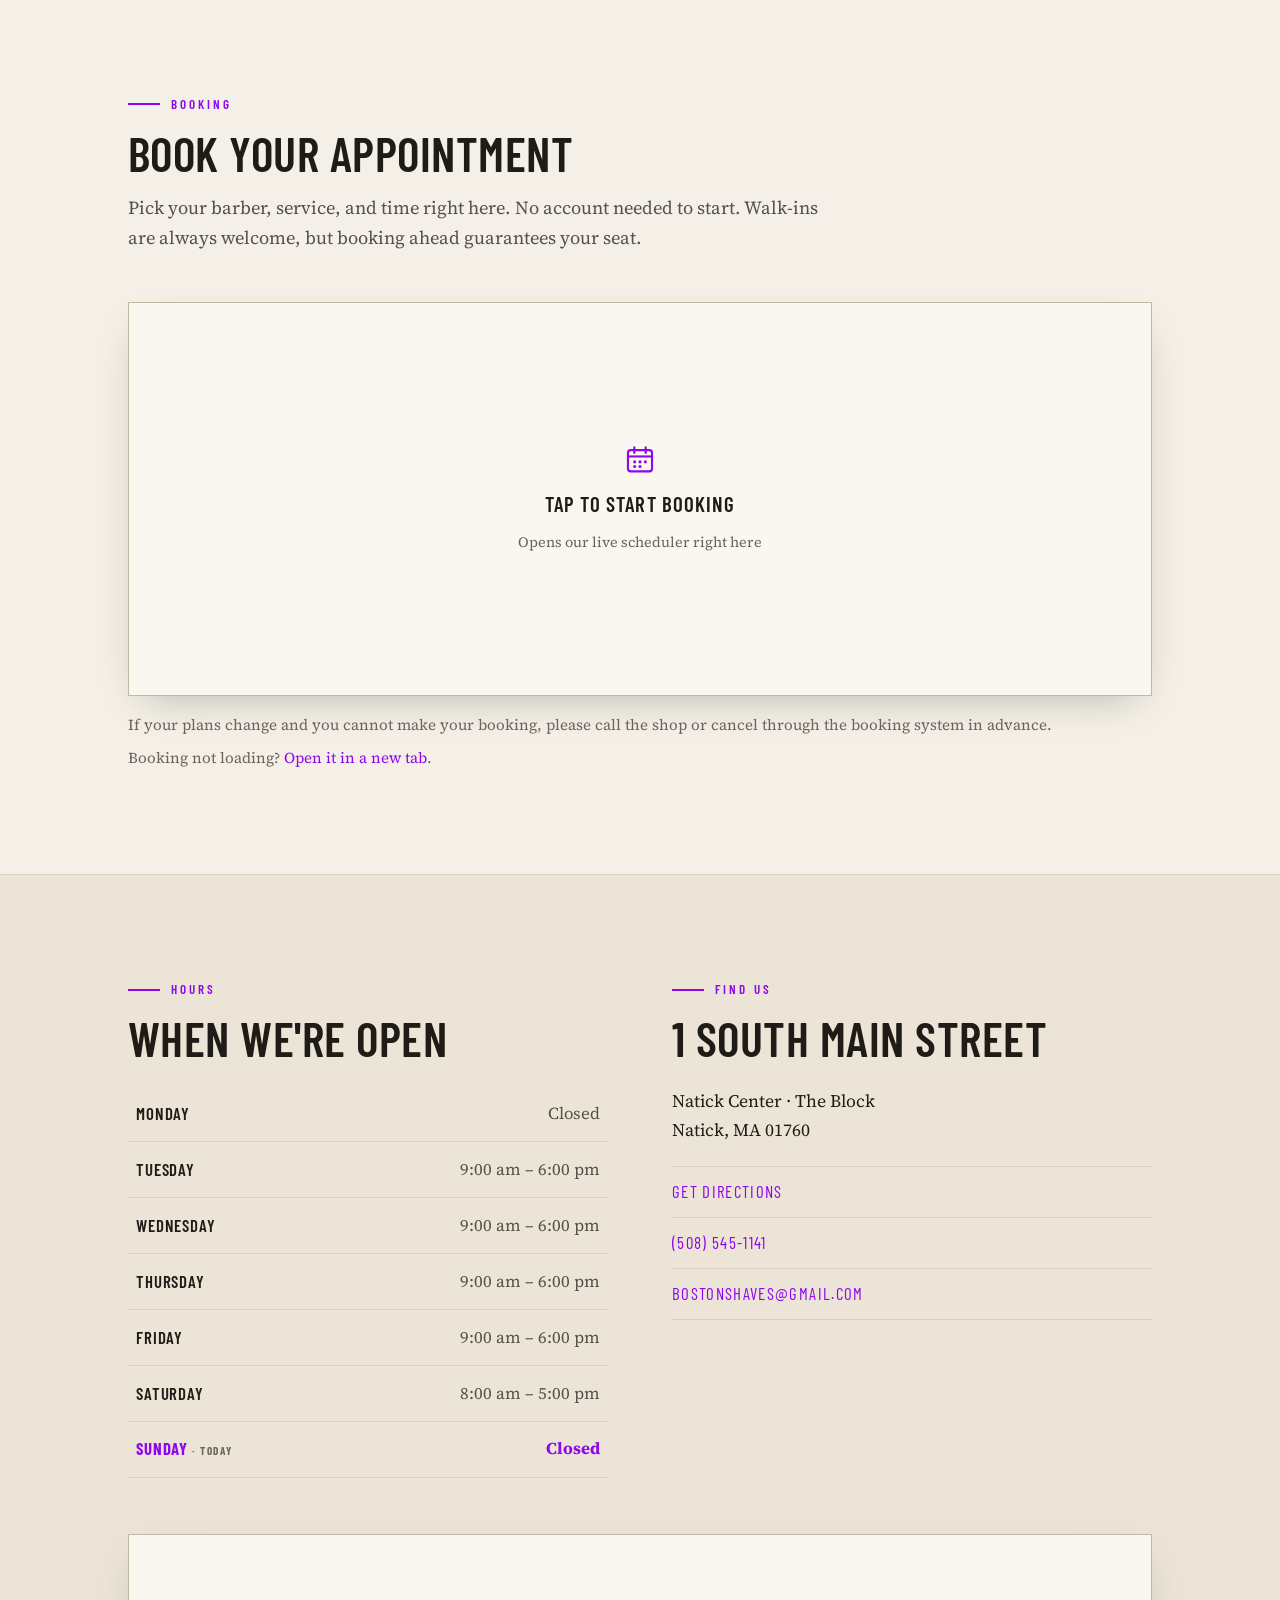
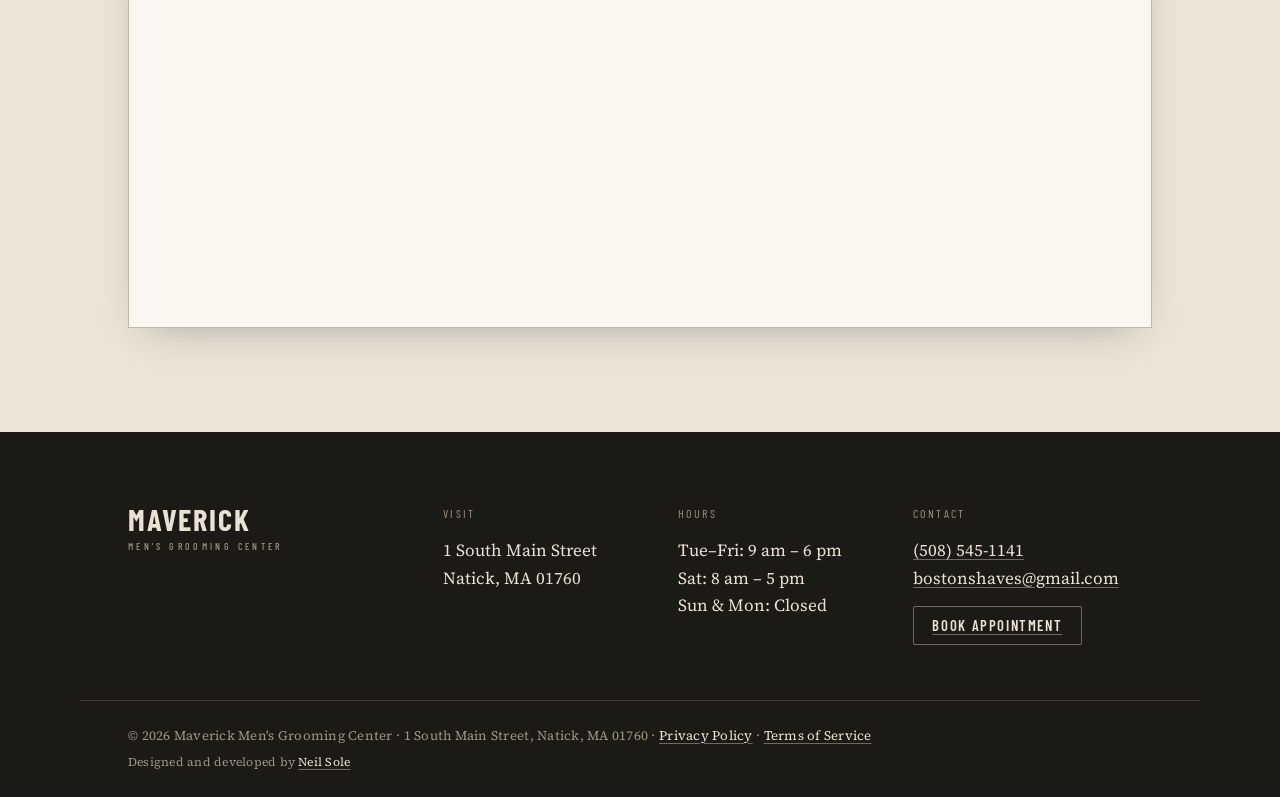
==== commit 0f3ead75: "Fix booking widget trapping scroll on iPhone The live scheduler is taller than its box at some steps" ====
--- a/index.html
+++ b/index.html
@@ -310,12 +310,33 @@
       </header>
 
       <div class="frame booking-frame">
+        <div class="booking-gate" id="bookingGate" role="button" tabindex="0" aria-label="Load the online booking calendar">
+          <svg class="booking-gate-icon" viewBox="0 0 24 24" width="34" height="34" aria-hidden="true" focusable="false">
+            <rect x="3.5" y="5" width="17" height="15" rx="2" fill="none" stroke="currentColor" stroke-width="1.5" />
+            <path d="M3.5 9.5h17" stroke="currentColor" stroke-width="1.5" />
+            <path d="M8 3v4M16 3v4" stroke="currentColor" stroke-width="1.5" stroke-linecap="round" />
+            <circle cx="8.2" cy="13.3" r="1.1" fill="currentColor" />
+            <circle cx="12" cy="13.3" r="1.1" fill="currentColor" />
+            <circle cx="15.8" cy="13.3" r="1.1" fill="currentColor" />
+            <circle cx="8.2" cy="16.6" r="1.1" fill="currentColor" />
+            <circle cx="12" cy="16.6" r="1.1" fill="currentColor" />
+          </svg>
+          <p class="booking-gate-title">Tap to start booking</p>
+          <p class="booking-gate-note">Opens our live scheduler right here</p>
+        </div>
         <iframe
-          src="https://book.daysmart.com/booking/service?DSID=DC-2291947"
+          id="bookingIframe"
+          data-src="https://book.daysmart.com/booking/service?DSID=DC-2291947"
           title="Maverick Men's Grooming Center online booking"
-          loading="lazy"
           allow="payment"
-          referrerpolicy="no-referrer-when-downgrade"></iframe>
+          referrerpolicy="no-referrer-when-downgrade"
+          hidden></iframe>
+        <noscript>
+          <iframe
+            src="https://book.daysmart.com/booking/service?DSID=DC-2291947"
+            title="Maverick Men's Grooming Center online booking"
+            style="width:100%;height:900px;border:0"></iframe>
+        </noscript>
       </div>
 
       <div class="booking-notes">
--- a/css/styles.css
+++ b/css/styles.css
@@ -555,6 +555,51 @@
   border: 0;
   background: var(--card);
 }
+/* .frame > iframe { display: block } above outranks the [hidden] attribute's
+   own display:none (both are one-class specificity, but this one also
+   matches the element type) - without this the gated iframe would render
+   at full height, invisible-looking but still taking up the page. */
+.booking-frame iframe[hidden] { display: none; }
+
+/* Shown until the visitor taps in. Without this, the live scheduler is
+   tall enough that a swipe meant to scroll the page instead scrolls the
+   widget's own content - on an iPhone that traps people right at "Book
+   Your Appointment" and they never reach Hours/Visit below. A static,
+   non-scrolling placeholder means normal page scrolling just glides past
+   it until someone deliberately opts in. Sized to its own content rather
+   than matching the iframe's height, so it reads as a deliberate card
+   instead of a mostly-empty box; the box is allowed to grow once the
+   real widget replaces it. */
+.booking-gate {
+  width: 100%;
+  height: 380px;
+  display: flex;
+  flex-direction: column;
+  align-items: center;
+  justify-content: center;
+  gap: 0.6rem;
+  text-align: center;
+  background: var(--card);
+  color: var(--ink);
+  cursor: pointer;
+  transition: background-color 0.16s var(--ease);
+}
+.booking-gate:hover, .booking-gate:focus-visible { background: var(--paper-alt); }
+.booking-gate-icon { color: var(--accent); }
+.booking-gate-title {
+  font-family: "Barlow Condensed", sans-serif;
+  font-weight: 600;
+  font-size: 1.3rem;
+  text-transform: uppercase;
+  letter-spacing: 0.05em;
+  margin: 0;
+}
+.booking-gate-note {
+  font-size: 0.9rem;
+  color: var(--ink-faint);
+  margin: 0;
+}
+
 .booking-notes {
   margin-top: 1rem;
   font-size: 0.95rem;
@@ -820,6 +865,7 @@
   .menu-leader { display: none; }
   .menu-price { font-size: 1.2rem; padding-left: 0.75rem; }
   .booking-frame iframe { height: 820px; }
+  .booking-gate { height: 320px; }
 }
 
 /* Respect reduced-motion preferences */
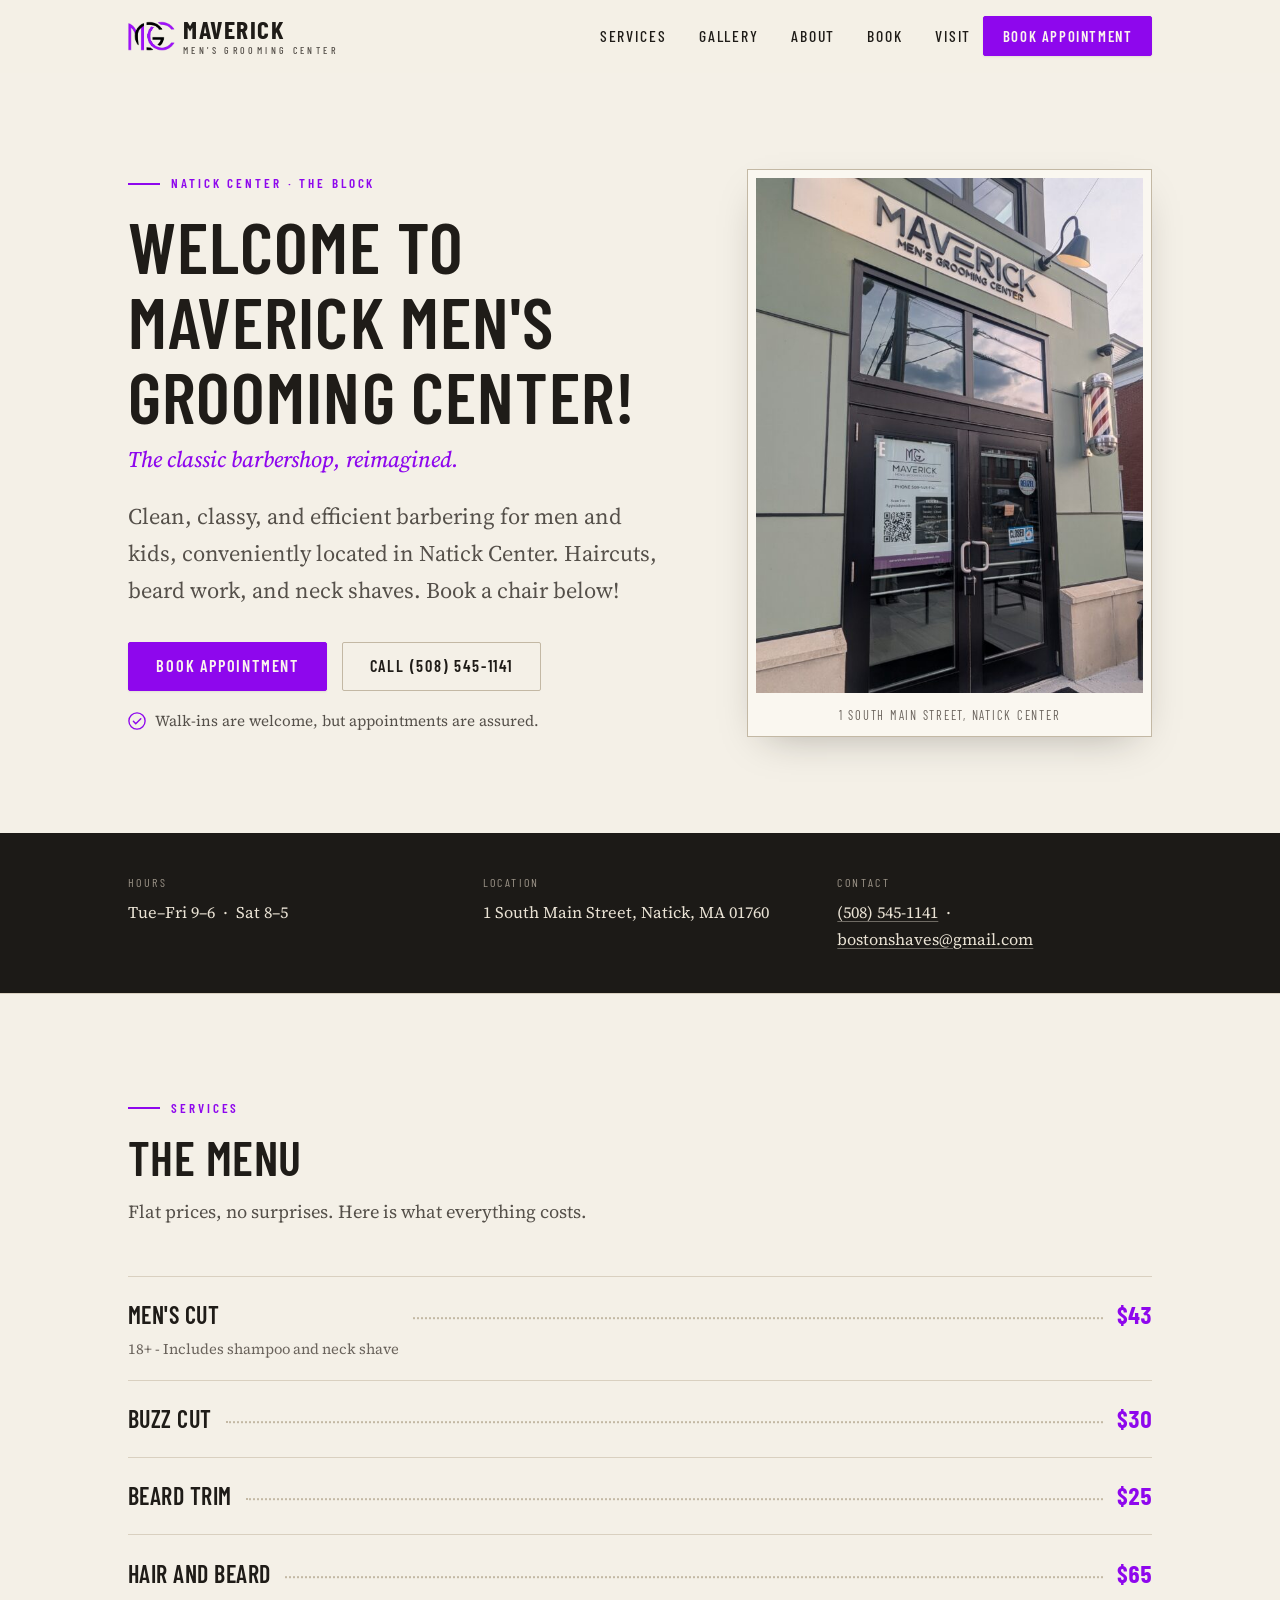
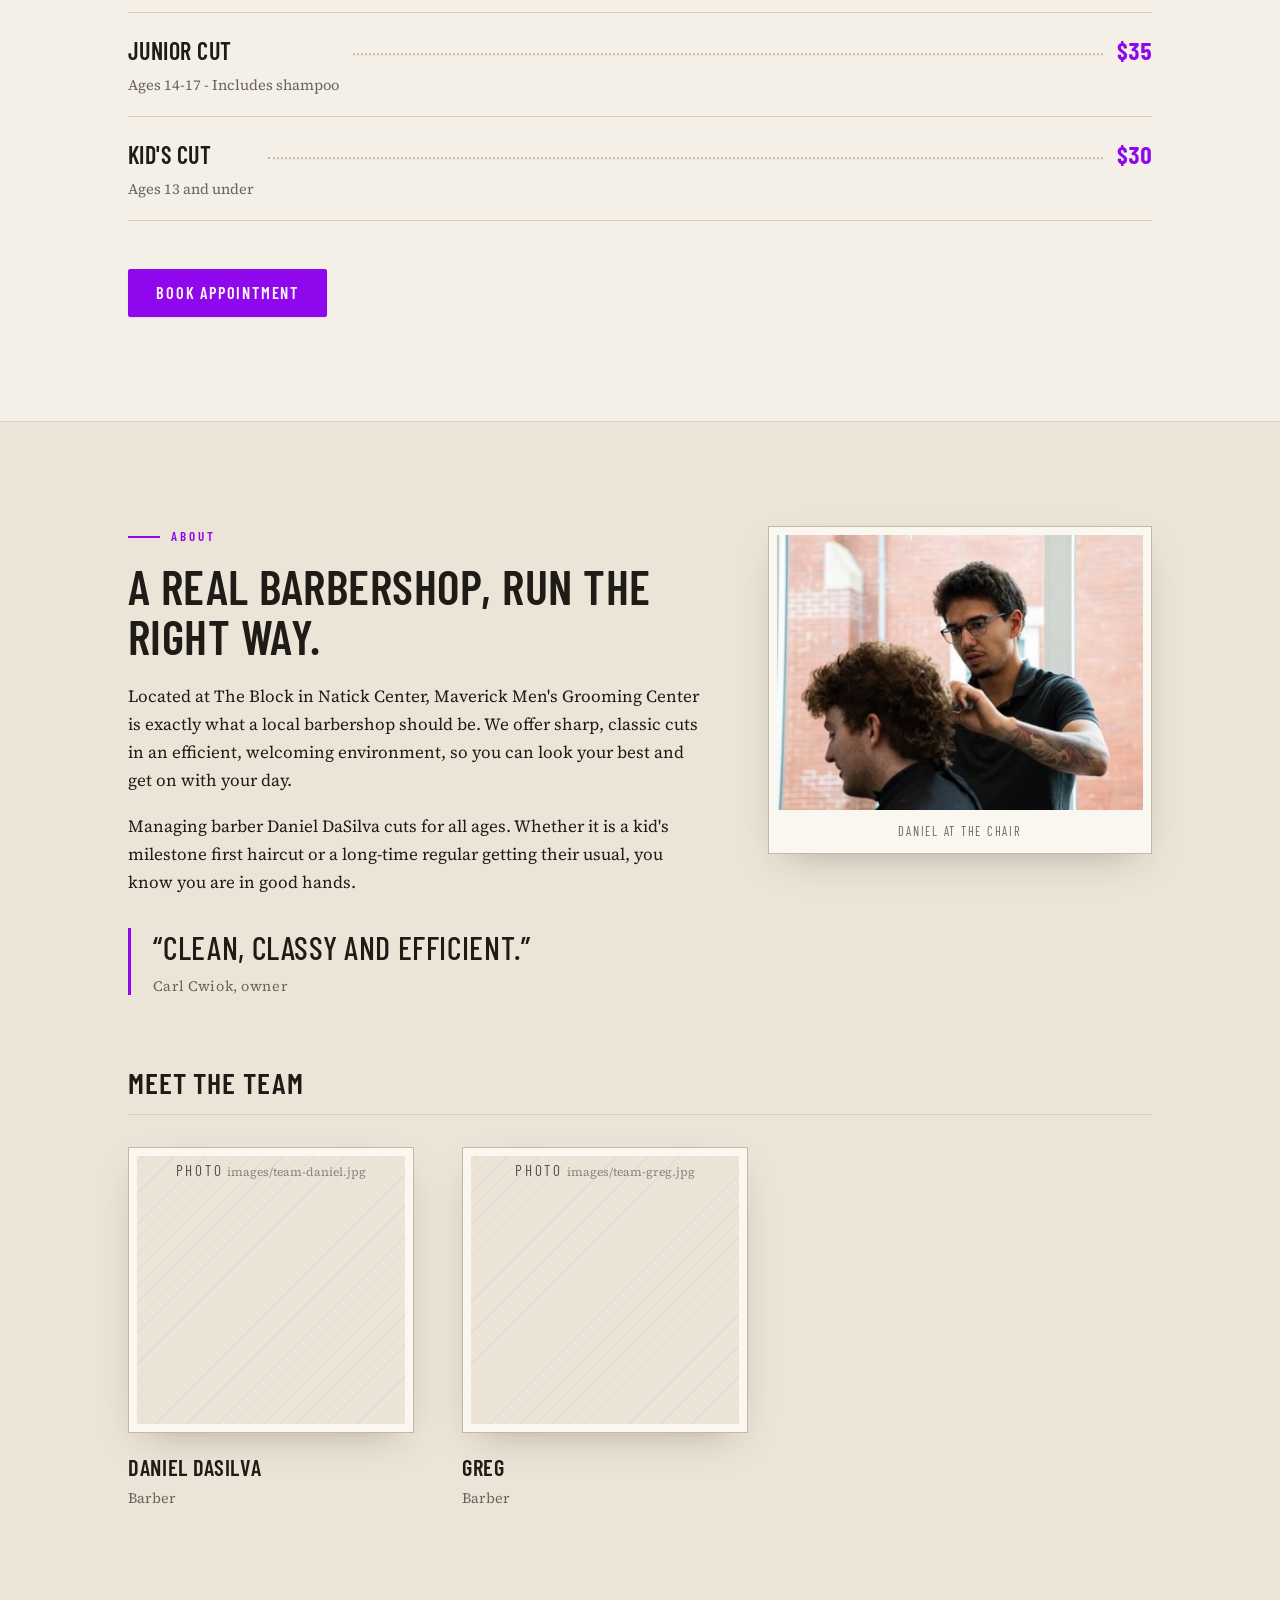
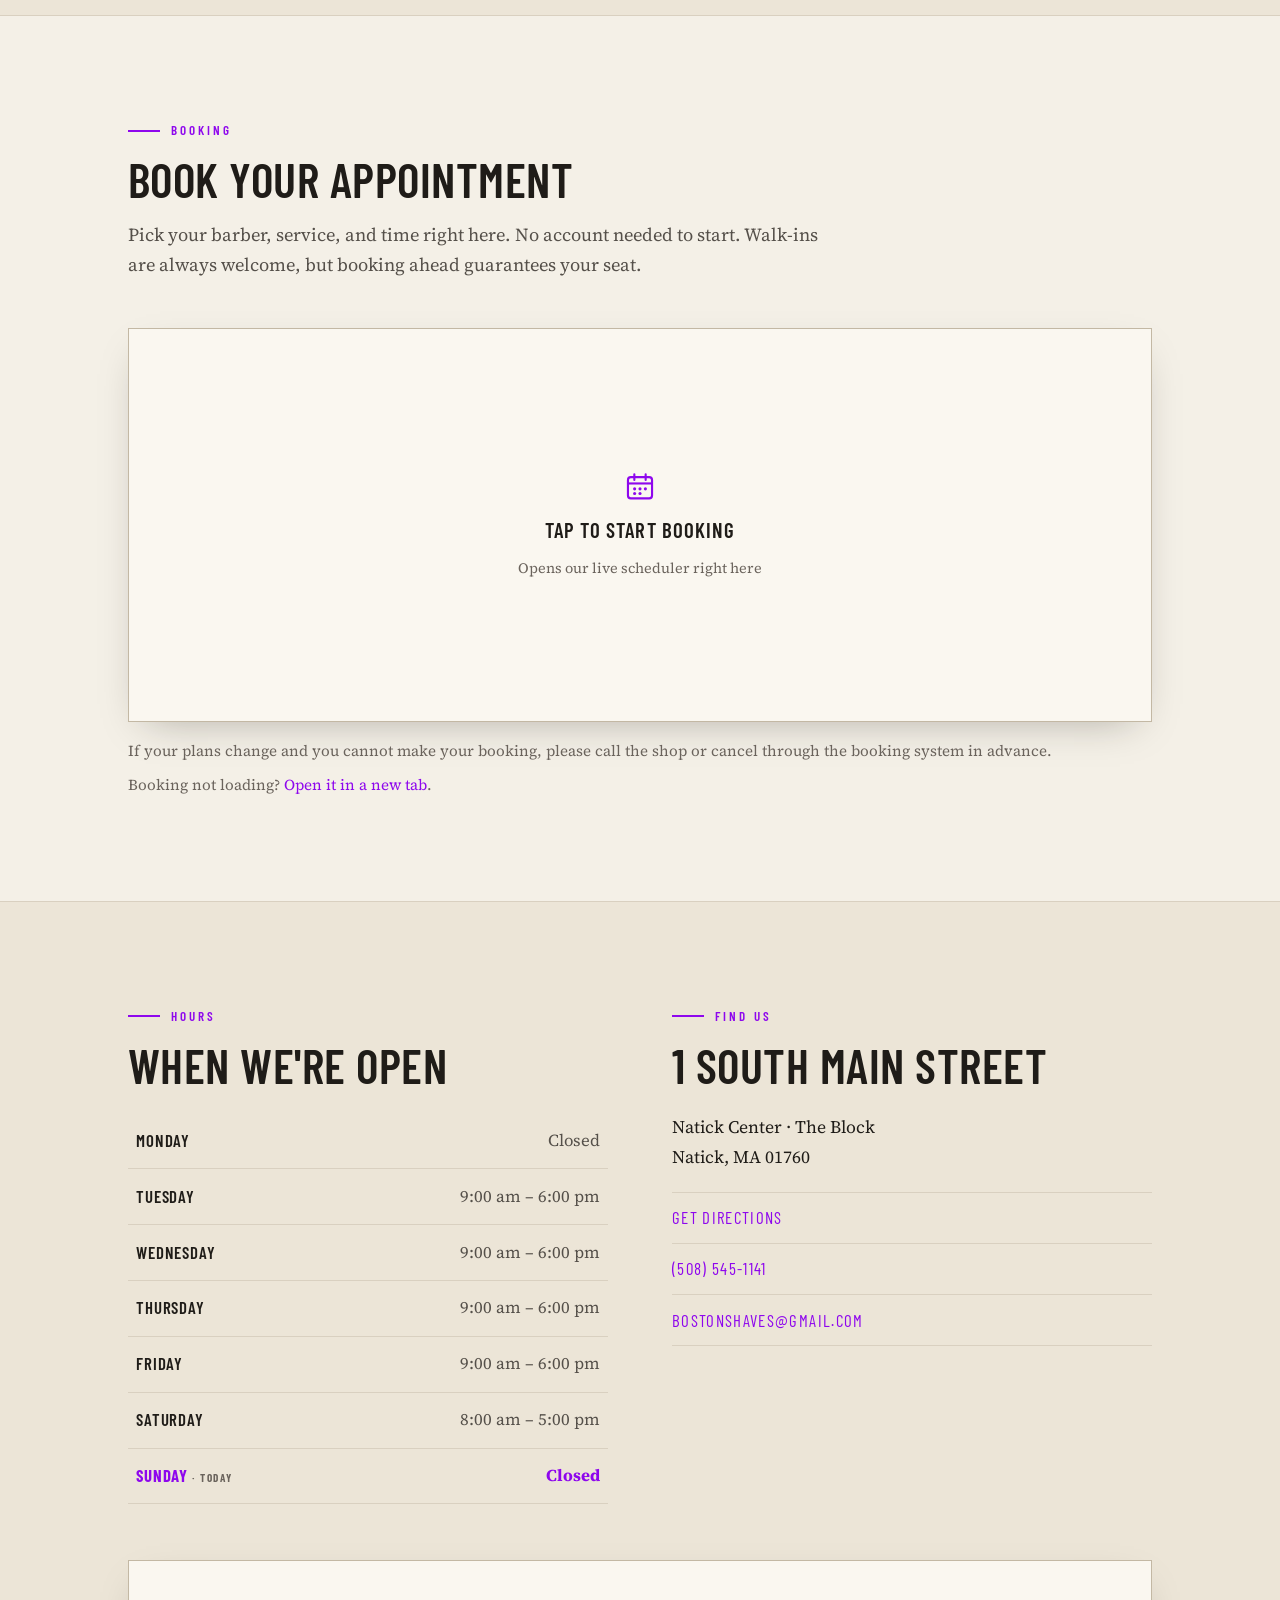
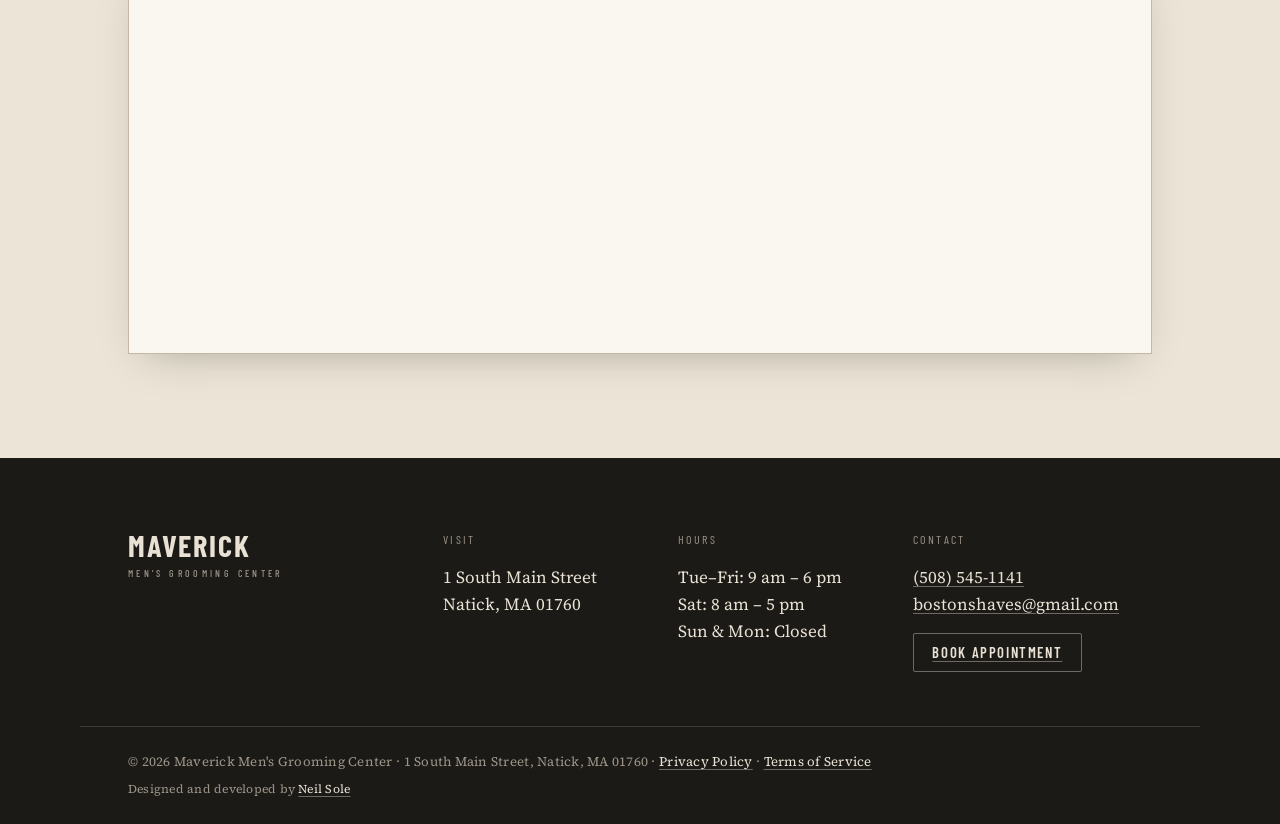
==== commit 41b499a5: "Added age restrictions, could not fix dotted line" ====
--- a/index.html
+++ b/index.html
@@ -197,7 +197,7 @@
 
       <ul class="menu">
         <li class="menu-row">
-          <span class="menu-name">Men's Cut <span class="menu-note">Includes shampoo and neck shave</span></span>
+          <span class="menu-name">Men's Cut <span class="menu-note">18+ - Includes shampoo and neck shave</span></span>
           <span class="menu-leader" aria-hidden="true"></span>
           <span class="menu-price">$43</span>
         </li>
@@ -217,12 +217,12 @@
           <span class="menu-price">$65</span>
         </li>
         <li class="menu-row">
-          <span class="menu-name">Junior Cut <span class="menu-note">Includes shampoo</span></span>
+          <span class="menu-name">Junior Cut <span class="menu-note">Ages 14-17 - Includes shampoo</span></span>
           <span class="menu-leader" aria-hidden="true"></span>
           <span class="menu-price">$35</span>
         </li>
         <li class="menu-row">
-          <span class="menu-name">Kids Cut</span>
+          <span class="menu-name">Kid's Cut <span class="menu-note">Ages 13 and under</span></span>
           <span class="menu-leader" aria-hidden="true"></span>
           <span class="menu-price">$30</span>
         </li>
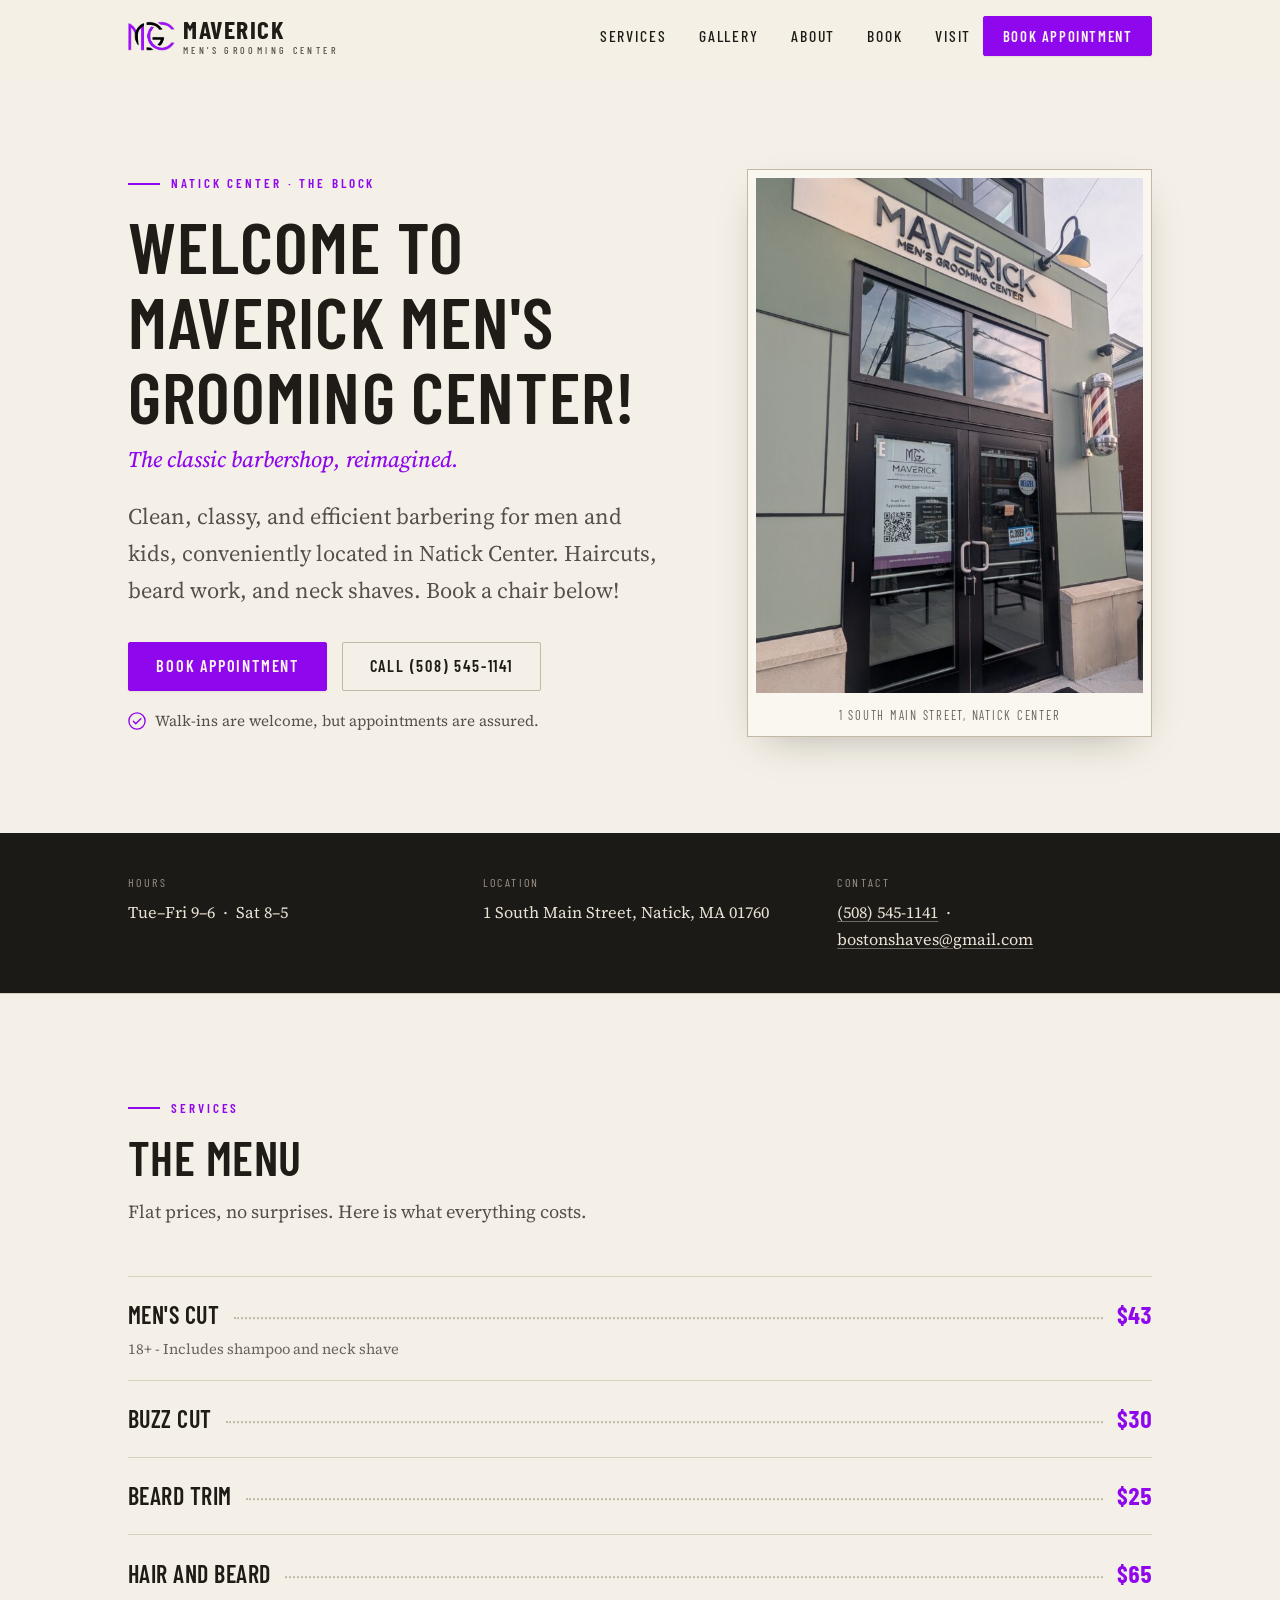
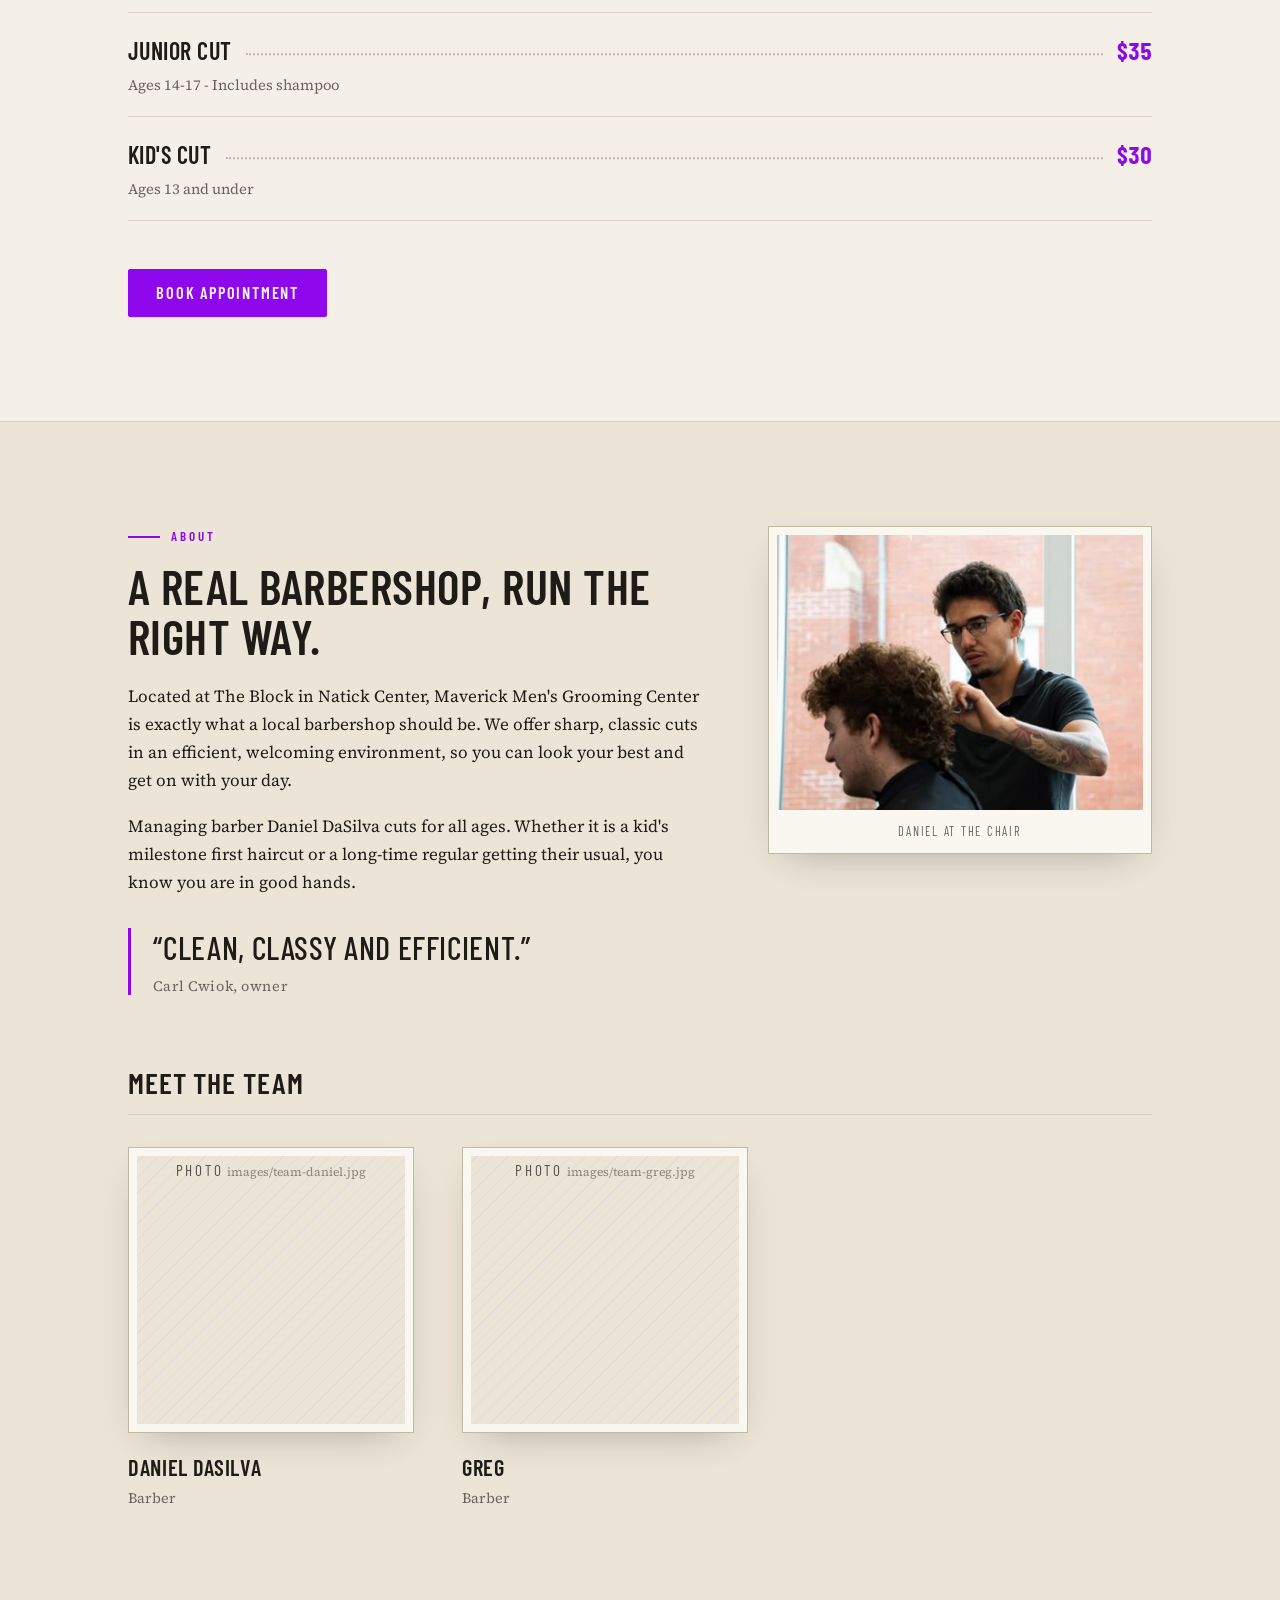
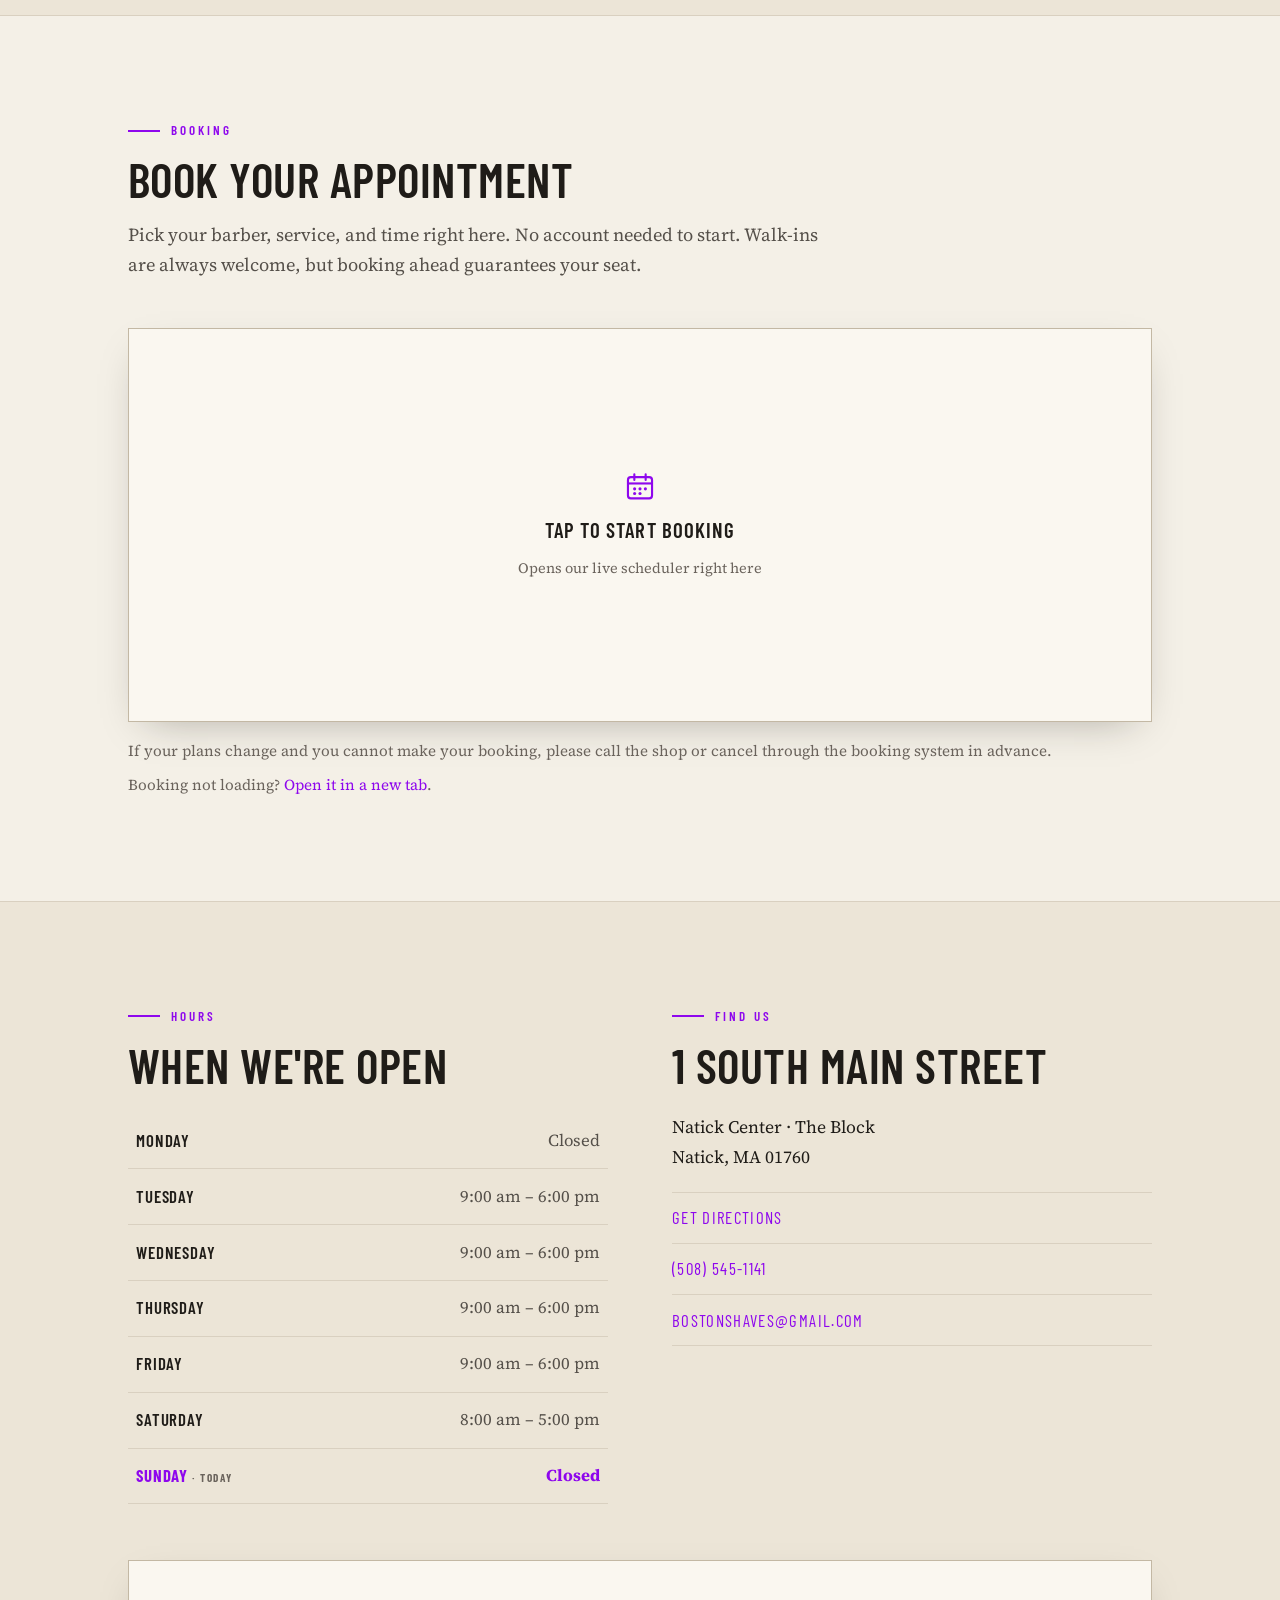
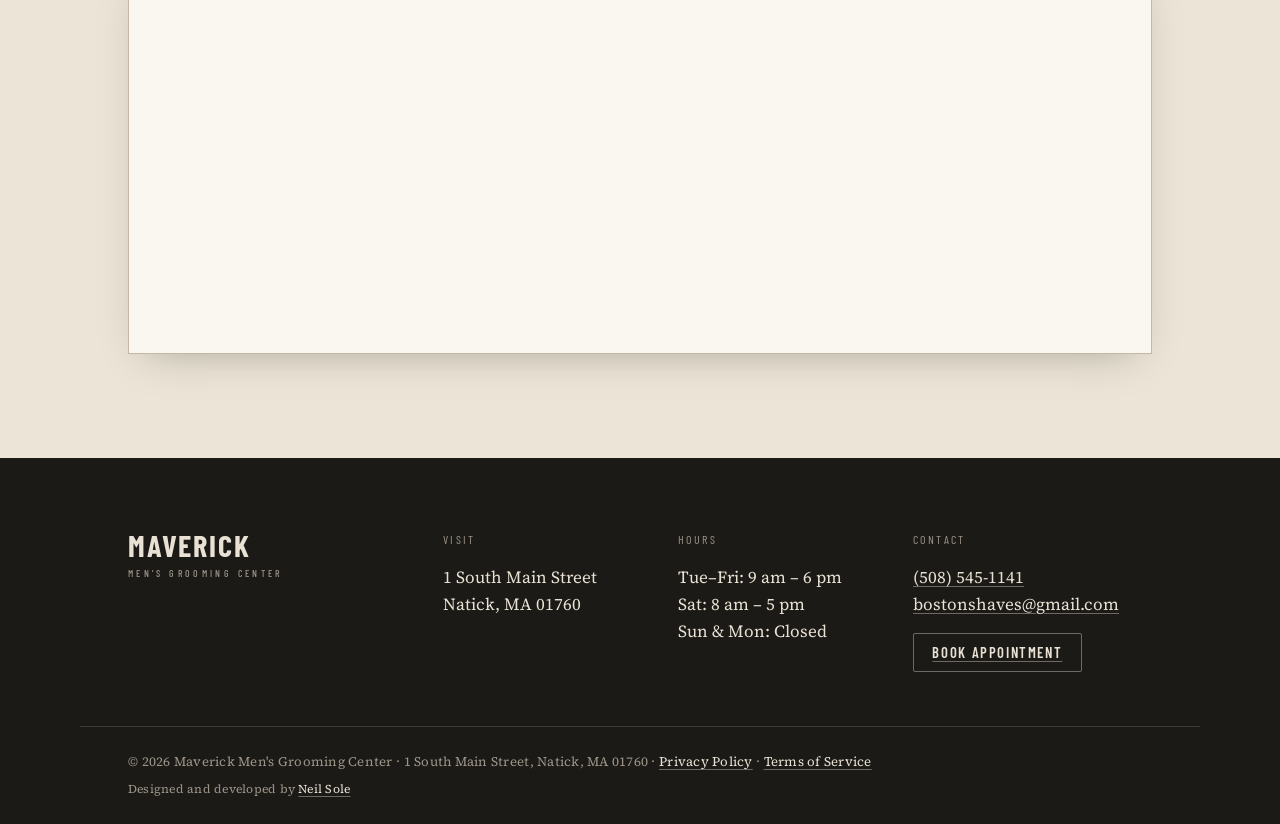
==== commit 798cbca8: "Fix menu leader dots starting after the note instead of the name The age/inclusion note lived inside" ====
--- a/index.html
+++ b/index.html
@@ -197,7 +197,8 @@
 
       <ul class="menu">
         <li class="menu-row">
-          <span class="menu-name">Men's Cut <span class="menu-note">18+ - Includes shampoo and neck shave</span></span>
+          <span class="menu-name">Men's Cut</span>
+          <span class="menu-note">18+ - Includes shampoo and neck shave</span>
           <span class="menu-leader" aria-hidden="true"></span>
           <span class="menu-price">$43</span>
         </li>
@@ -217,12 +218,14 @@
           <span class="menu-price">$65</span>
         </li>
         <li class="menu-row">
-          <span class="menu-name">Junior Cut <span class="menu-note">Ages 14-17 - Includes shampoo</span></span>
+          <span class="menu-name">Junior Cut</span>
+          <span class="menu-note">Ages 14-17 - Includes shampoo</span>
           <span class="menu-leader" aria-hidden="true"></span>
           <span class="menu-price">$35</span>
         </li>
         <li class="menu-row">
-          <span class="menu-name">Kid's Cut <span class="menu-note">Ages 13 and under</span></span>
+          <span class="menu-name">Kid's Cut</span>
+          <span class="menu-note">Ages 13 and under</span>
           <span class="menu-leader" aria-hidden="true"></span>
           <span class="menu-price">$30</span>
         </li>
--- a/css/styles.css
+++ b/css/styles.css
@@ -433,48 +433,53 @@
    SERVICES — typographic menu
    ========================================================================= */
 .menu { list-style: none; margin: 0; padding: 0; }
+/* Each row is a small grid: name | dotted leader | price on the first line,
+   and an optional note on its own second line spanning the full row. The
+   note used to live inside .menu-name, which made that box as wide as the
+   note - so the leader started after the *note's* right edge instead of
+   right after the name. Keeping the note out of the name's column means the
+   leader always starts where the name actually ends. */
 .menu-row {
-  display: flex;
+  display: grid;
+  grid-template-columns: auto minmax(1.5rem, 1fr) auto;
+  column-gap: 0.9rem;
   align-items: baseline;
-  gap: 0.9rem;
   padding: 1.15rem 0;
   border-bottom: 1px solid var(--line);
 }
 .menu-row:first-child { border-top: 1px solid var(--line); }
 
 .menu-name {
+  grid-column: 1;
+  grid-row: 1;
   font-family: "Barlow Condensed", sans-serif;
   font-weight: 600;
   font-size: 1.5rem;
   text-transform: uppercase;
   letter-spacing: 0.02em;
   color: var(--ink);
-  flex: none;
-  max-width: 70%;
-}
-.menu-note {
-  display: block;
-  font-family: "Source Serif 4", serif;
-  font-weight: 400;
-  font-size: 0.92rem;
-  text-transform: none;
-  letter-spacing: 0;
-  color: var(--ink-faint);
-  margin-top: 0.15rem;
 }
 .menu-leader {
-  flex: 1 1 auto;
+  grid-column: 2;
+  grid-row: 1;
   border-bottom: 2px dotted var(--line-strong);
   transform: translateY(-0.3rem);
-  min-width: 1.5rem;
 }
 .menu-price {
+  grid-column: 3;
+  grid-row: 1;
   font-family: "Barlow Condensed", sans-serif;
   font-weight: 700;
   font-size: 1.5rem;
   color: var(--accent);
-  flex: none;
   font-variant-numeric: tabular-nums;
+}
+.menu-note {
+  grid-column: 1 / -1;
+  grid-row: 2;
+  font-size: 0.92rem;
+  color: var(--ink-faint);
+  margin-top: 0.15rem;
 }
 
 /* =========================================================================
@@ -861,9 +866,10 @@
   .wordmark-mark { height: 1.6rem; }
   .wordmark-name { font-size: 1.3rem; letter-spacing: 0.04em; }
   .wordmark-sub { letter-spacing: 0.24em; font-size: 0.54rem; }
-  .menu-name { font-size: 1.2rem; max-width: none; flex: 1 1 auto; }
+  .menu-row { grid-template-columns: minmax(0, 1fr) auto; }
+  .menu-name { font-size: 1.2rem; }
   .menu-leader { display: none; }
-  .menu-price { font-size: 1.2rem; padding-left: 0.75rem; }
+  .menu-price { grid-column: 2; font-size: 1.2rem; }
   .booking-frame iframe { height: 820px; }
   .booking-gate { height: 320px; }
 }
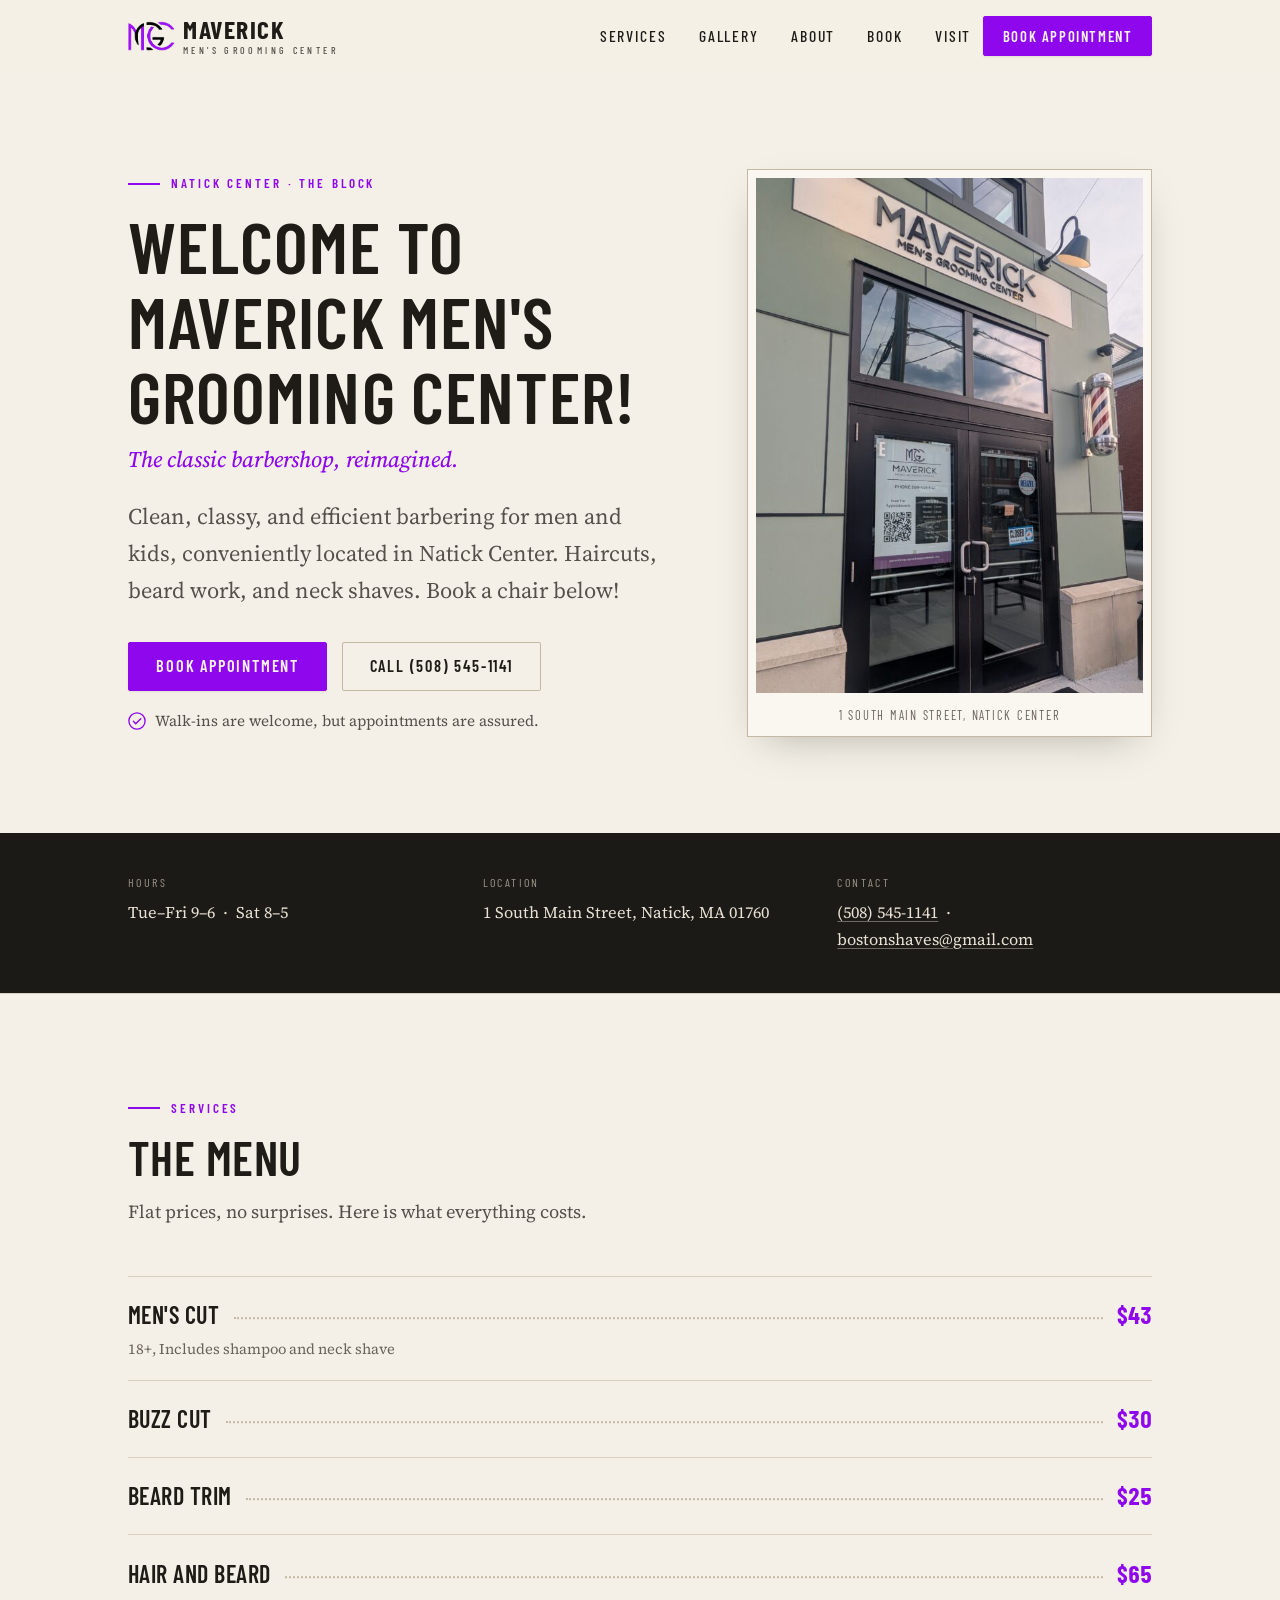
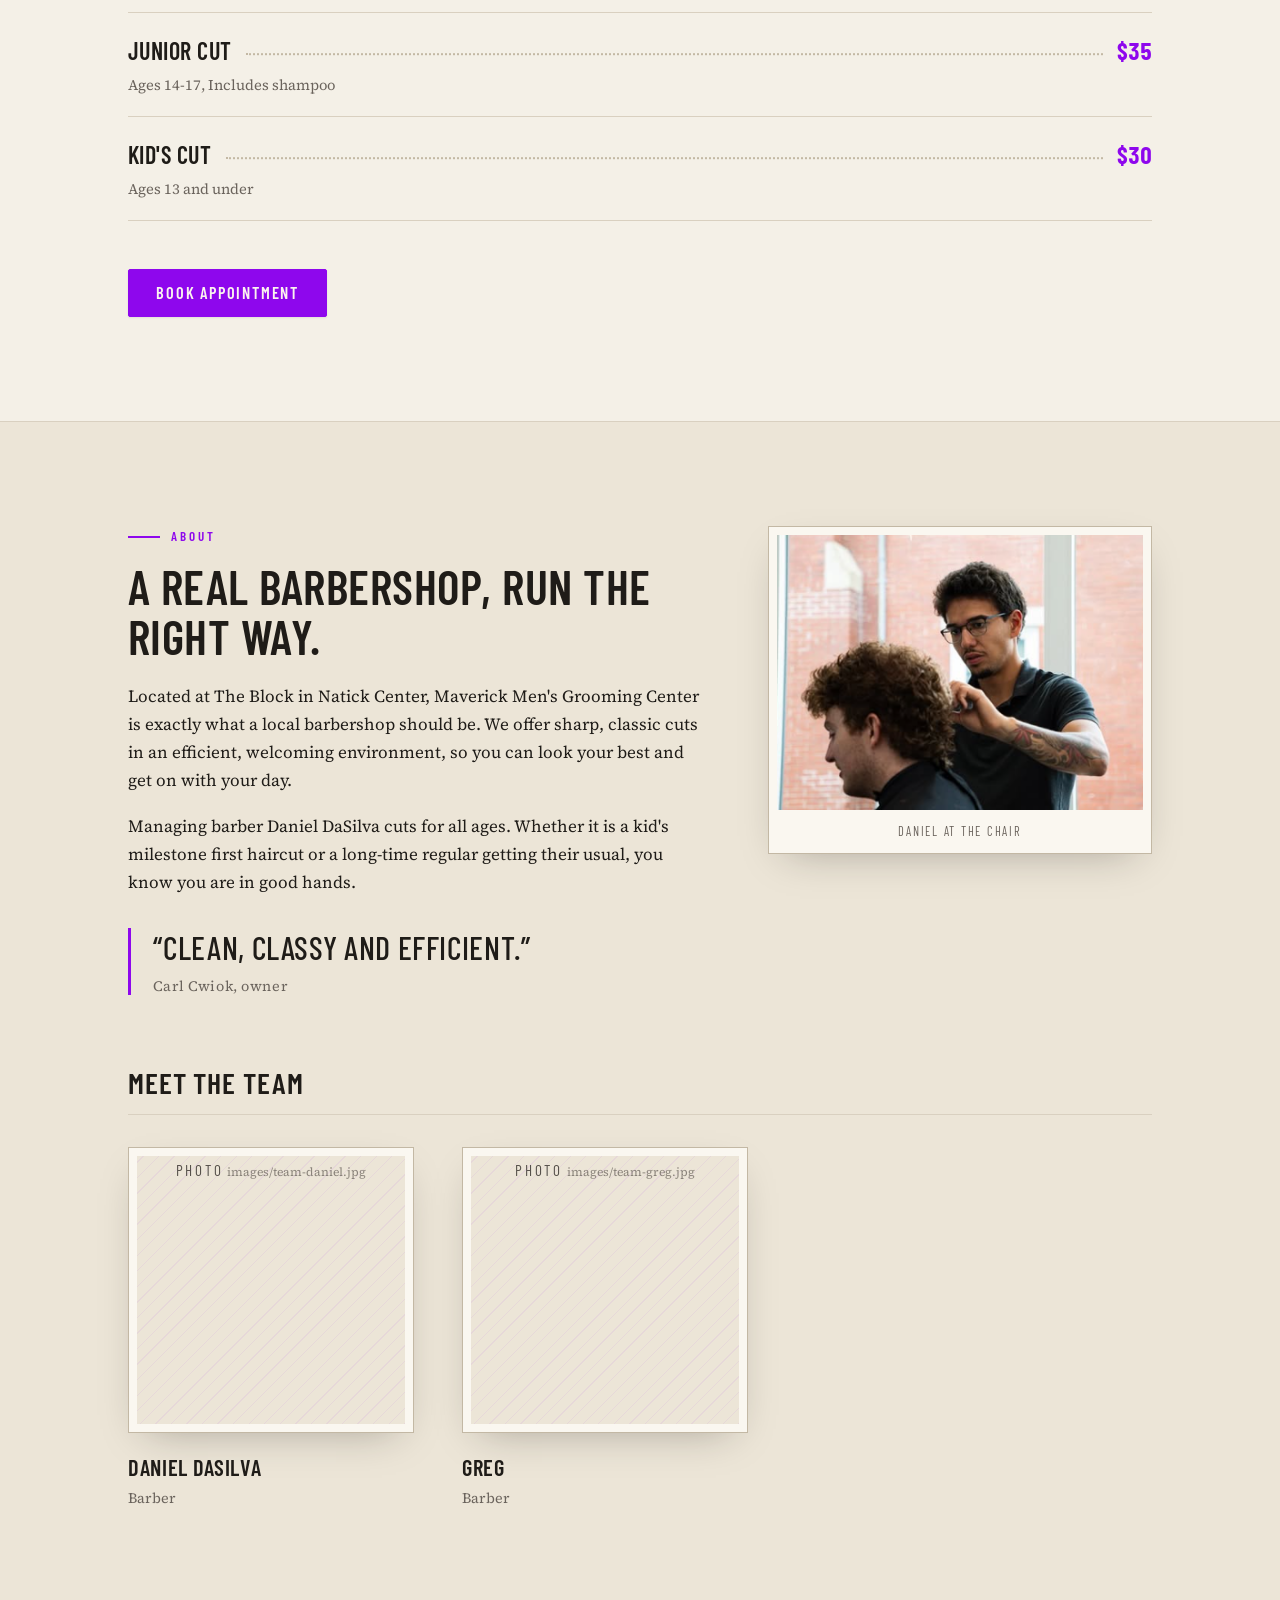
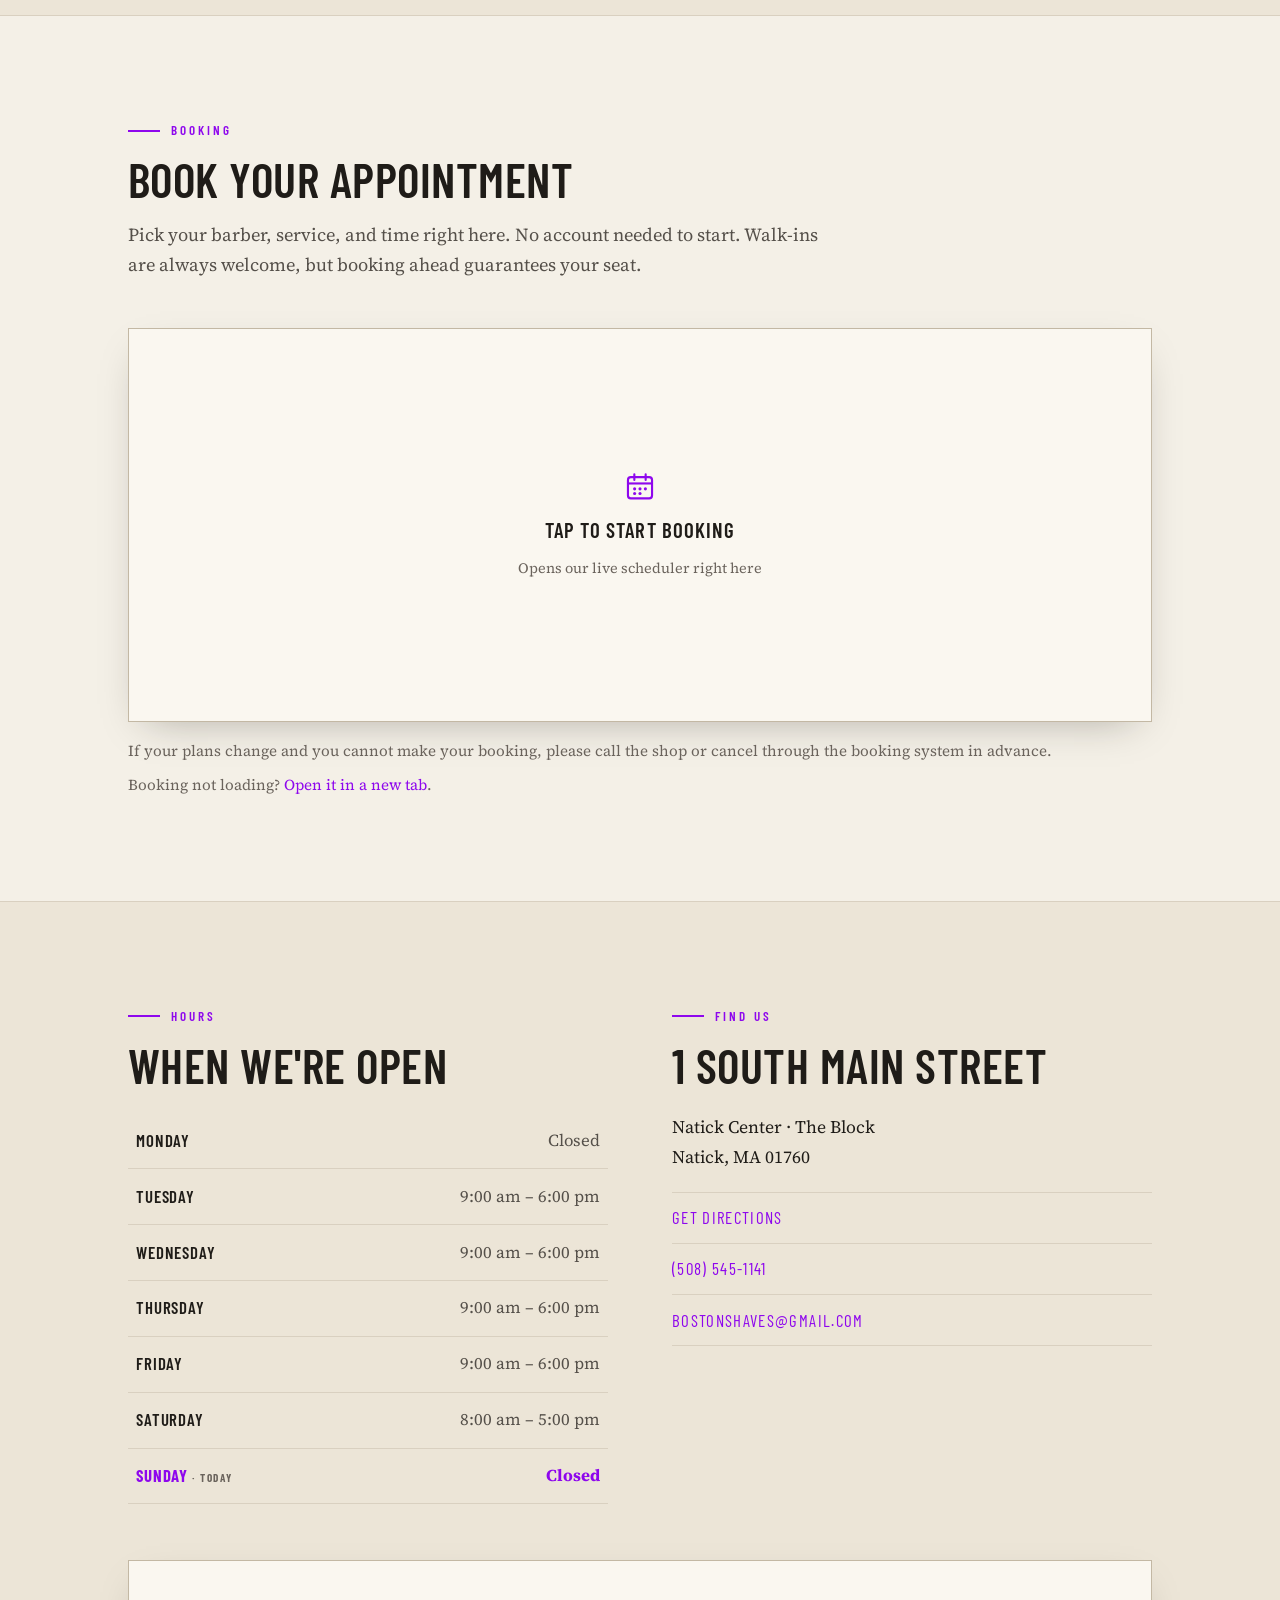
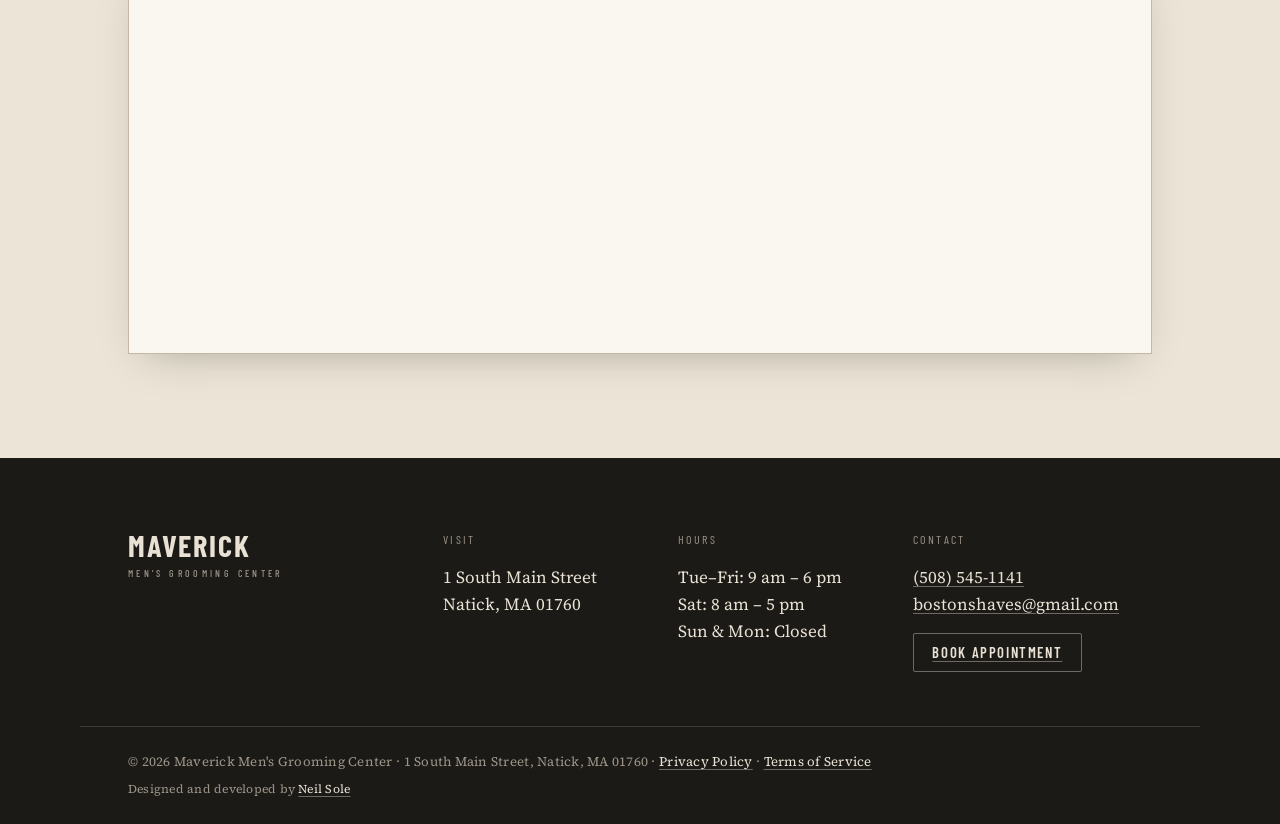
==== commit 749c4317: "Edited redundant dashes to commas" ====
--- a/index.html
+++ b/index.html
@@ -198,7 +198,7 @@
       <ul class="menu">
         <li class="menu-row">
           <span class="menu-name">Men's Cut</span>
-          <span class="menu-note">18+ - Includes shampoo and neck shave</span>
+          <span class="menu-note">18+, Includes shampoo and neck shave</span>
           <span class="menu-leader" aria-hidden="true"></span>
           <span class="menu-price">$43</span>
         </li>
@@ -219,7 +219,7 @@
         </li>
         <li class="menu-row">
           <span class="menu-name">Junior Cut</span>
-          <span class="menu-note">Ages 14-17 - Includes shampoo</span>
+          <span class="menu-note">Ages 14-17, Includes shampoo</span>
           <span class="menu-leader" aria-hidden="true"></span>
           <span class="menu-price">$35</span>
         </li>
